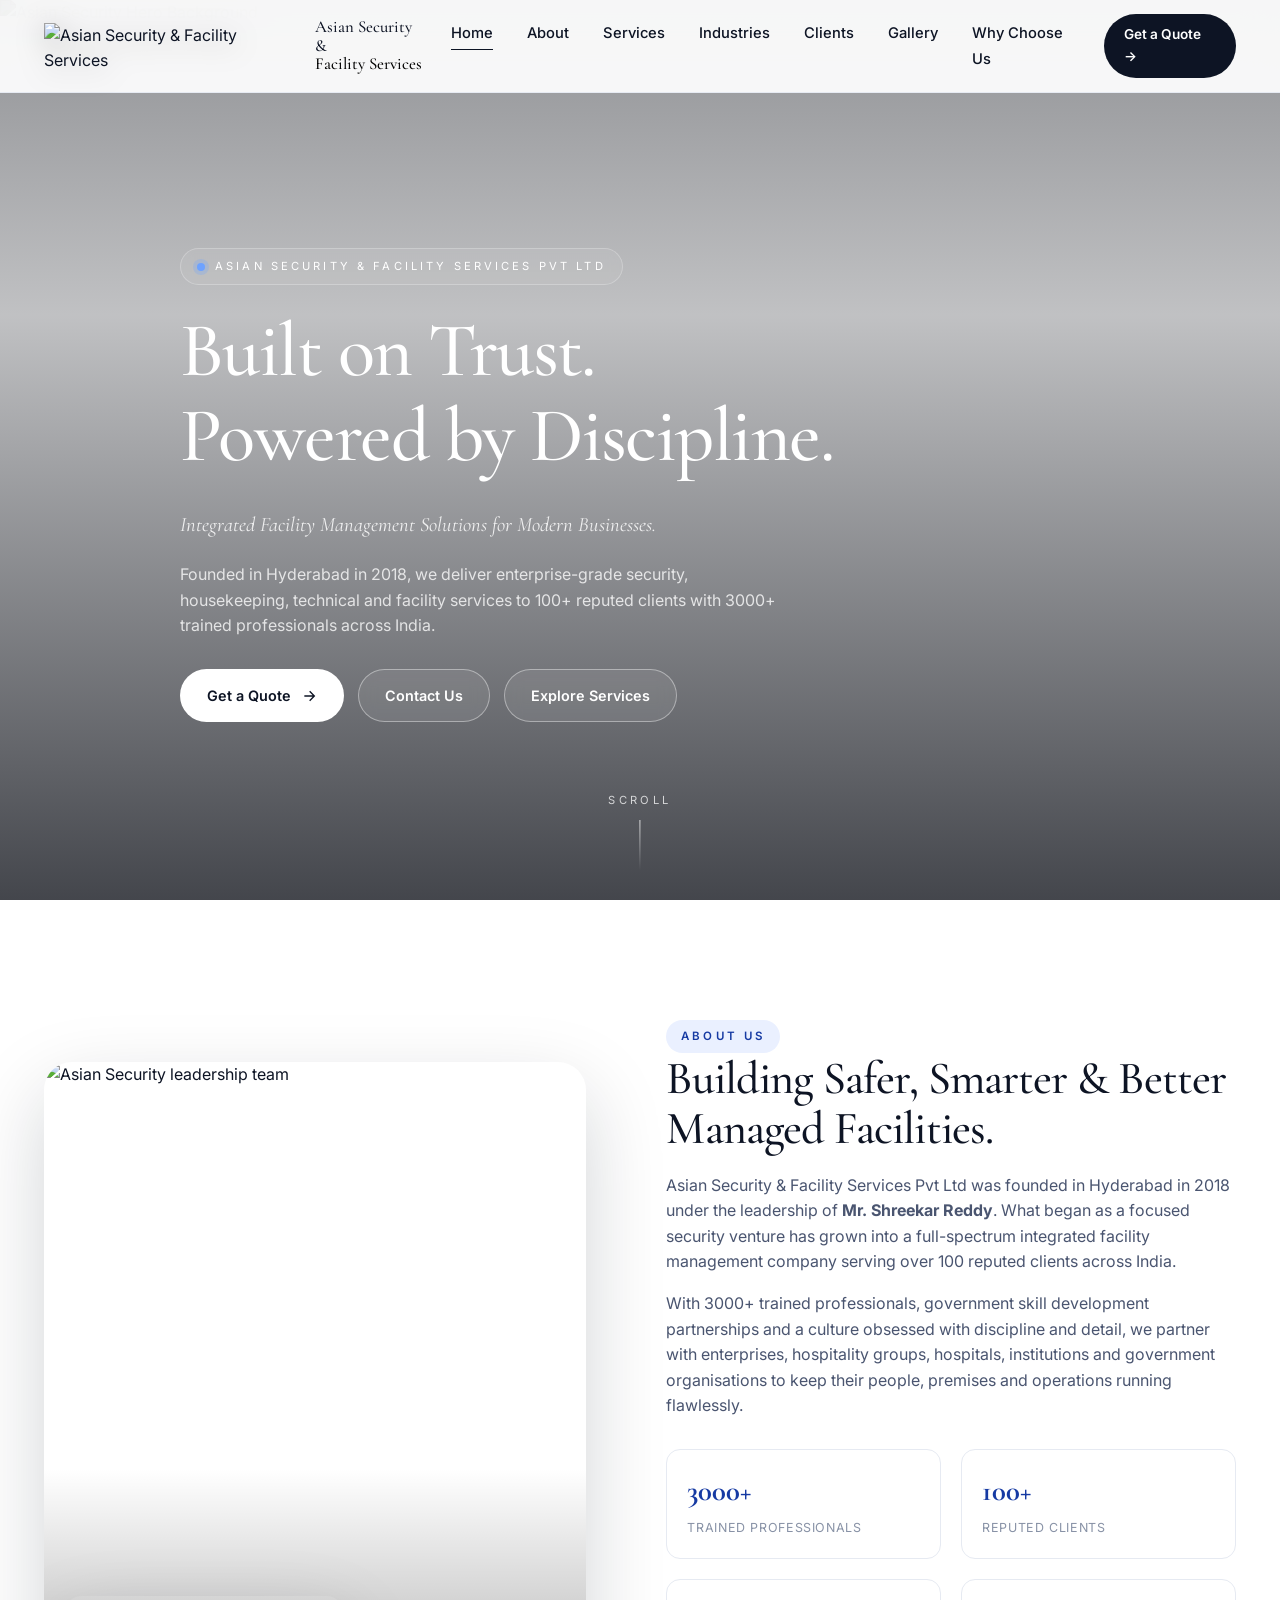
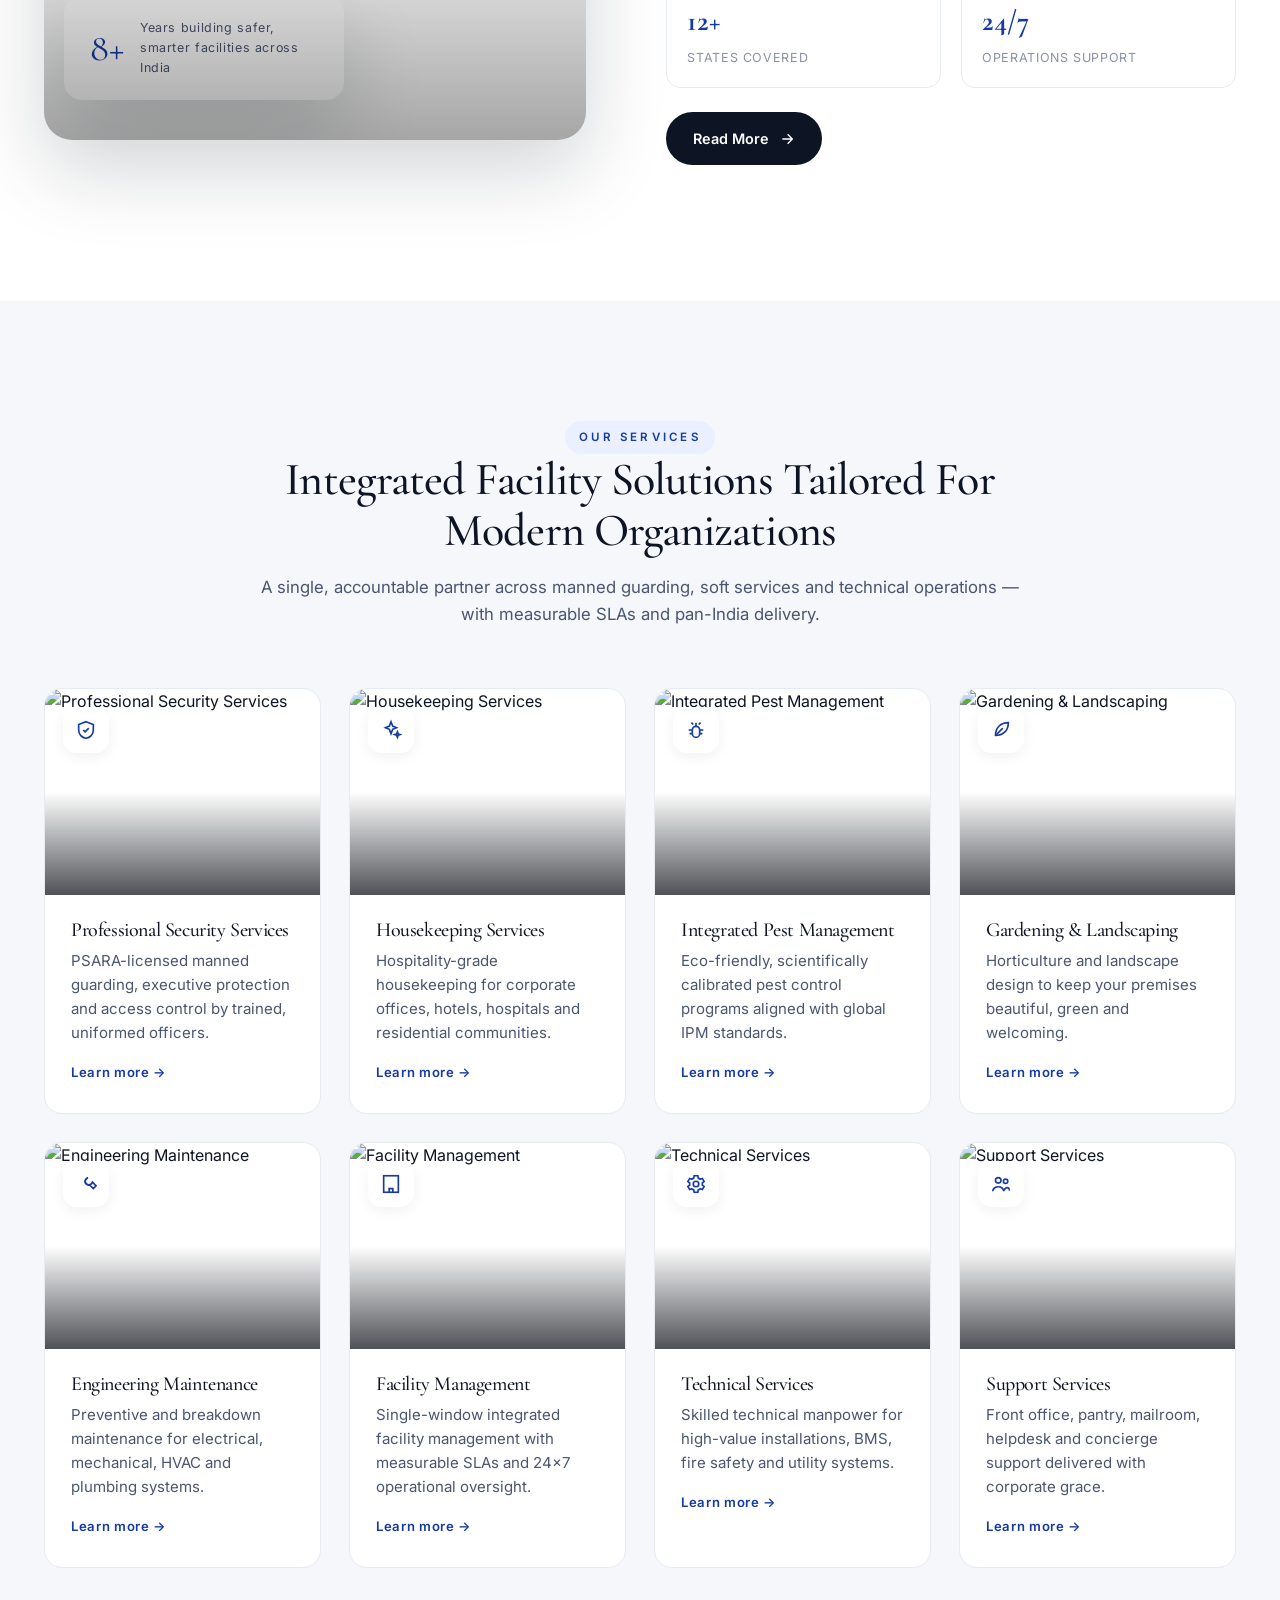
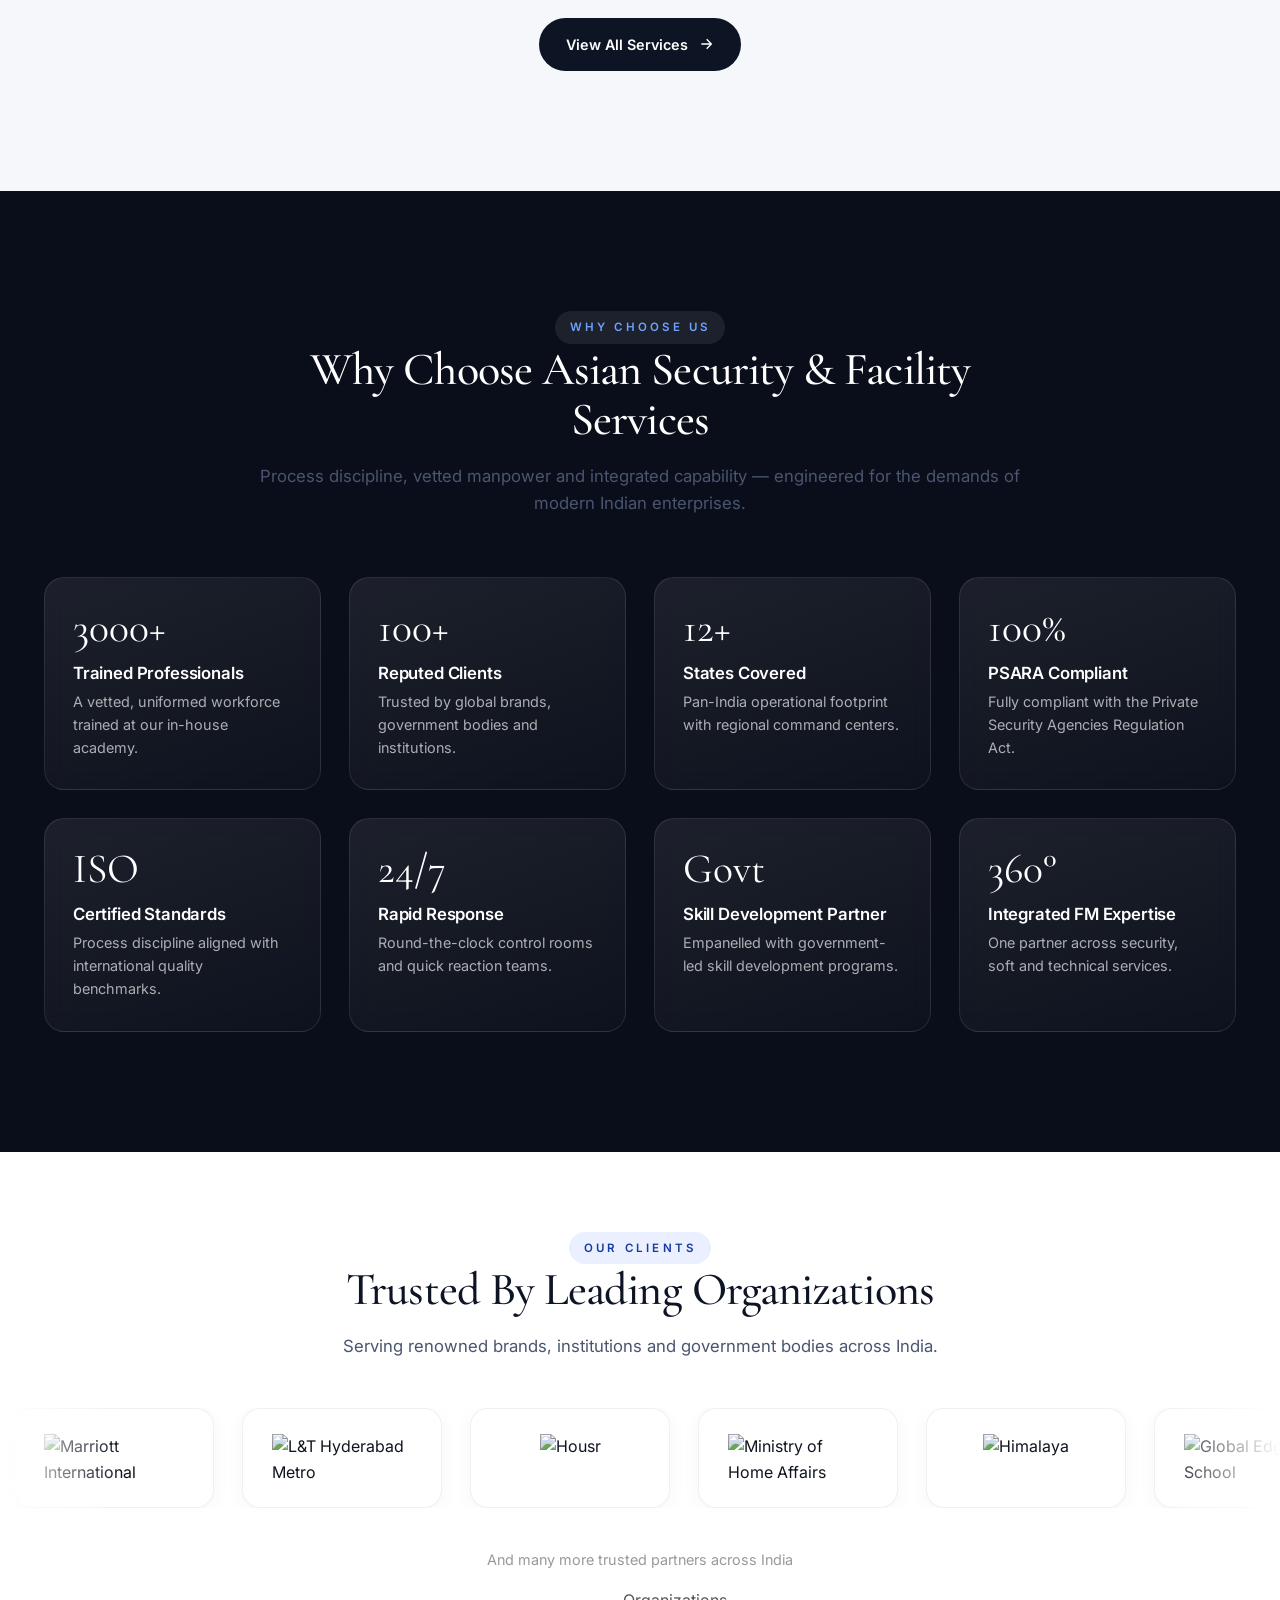
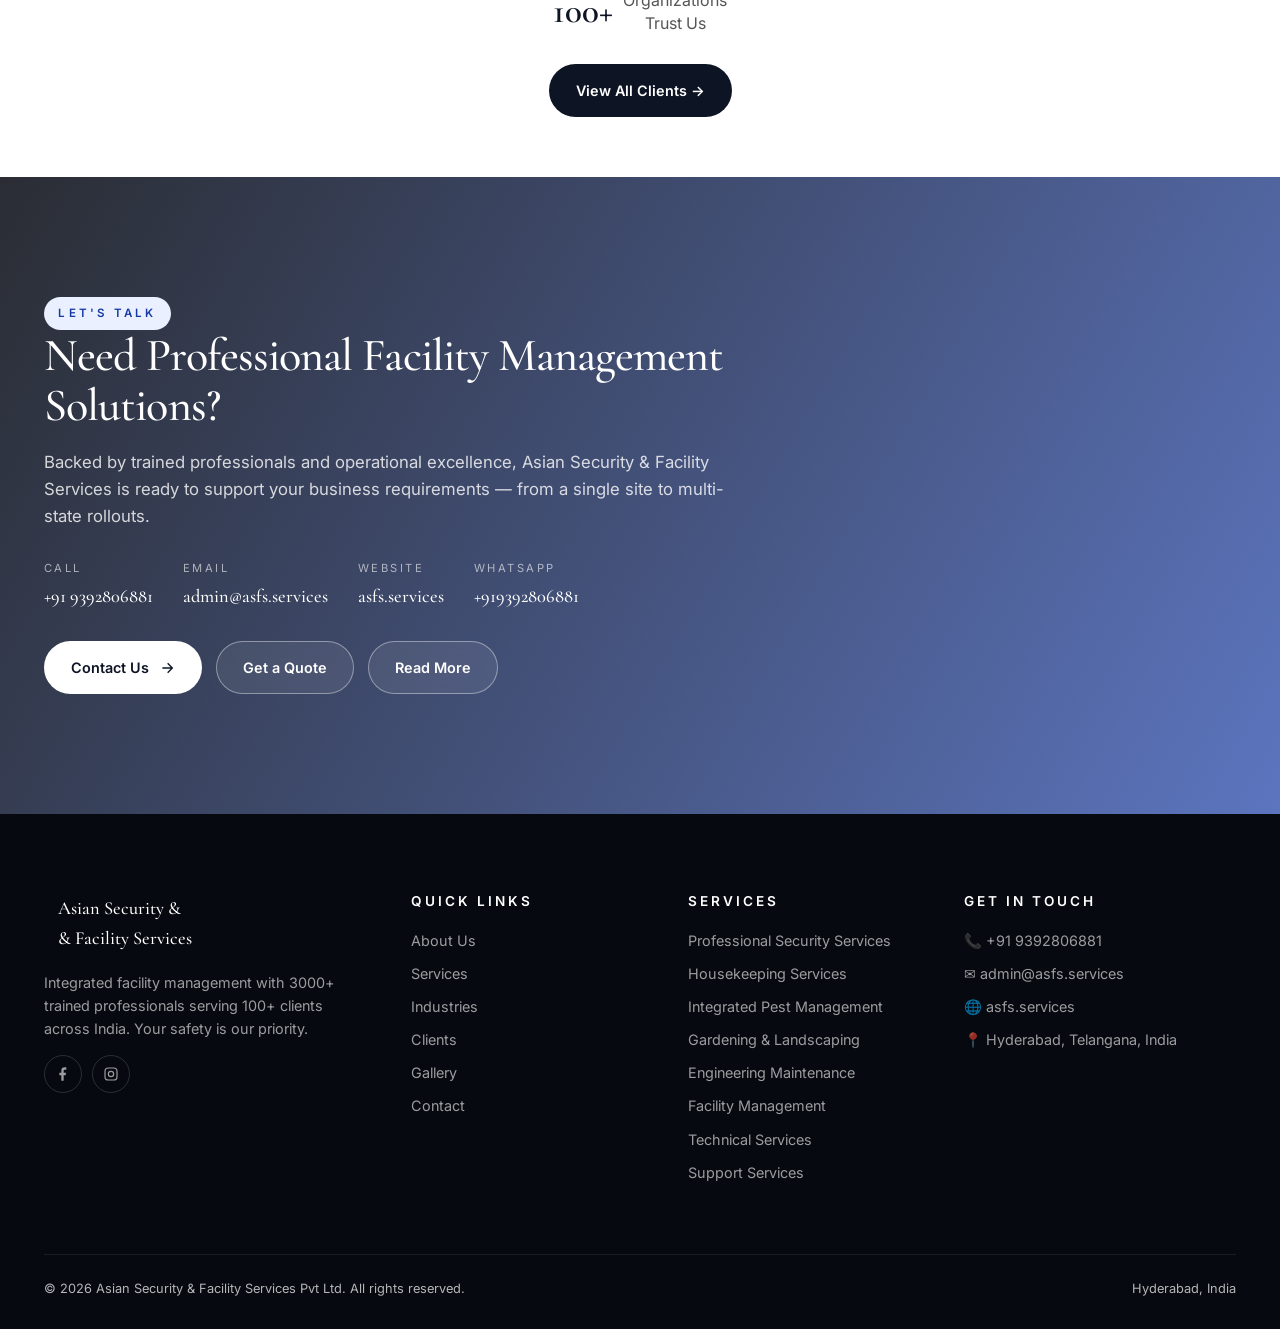
==== index.html @ b6893333 "Add files via upload" ====
<!DOCTYPE html>
<html lang="en">
<head>
<meta charset="UTF-8" />
<meta name="viewport" content="width=device-width, initial-scale=1" />
<title>Asian Security & Facility Services Pvt Ltd — Integrated Facility Management</title>
<meta name="description" content="PSARA-licensed security, housekeeping, engineering and integrated facility management services. 3000+ trained professionals, 100+ clients, pan-India operations." />
<link rel="icon" href="assets/logo.png" />
<link rel="preconnect" href="https://fonts.googleapis.com" />
<link rel="preconnect" href="https://fonts.gstatic.com" crossorigin />
<link href="https://fonts.googleapis.com/css2?family=Cormorant+Garamond:ital,wght@0,400;0,500;0,600;1,400;1,500&family=Inter:wght@300;400;500;600;700&family=Manrope:wght@400;500;600&display=swap" rel="stylesheet" />
<link rel="stylesheet" href="style.css" />
</head>
<body data-page="home">

<div class="loader"><div class="ring"></div></div>

<div id="nav-mount"></div>

<!-- ====================== HERO ====================== -->
<section class="hero">
  <div class="hero__media">
  <img 
    src="https://res.cloudinary.com/dsn3p1co7/image/upload/v1779646105/ChatGPT_Image_May_24_2026_11_39_47_PM_hveek0.png" 
    alt="Asian Security Hero Background"
    class="hero-bg-image"
  />
</div>
  <div class="container hero__content">
    <span class="hero__eyebrow reveal">Asian Security &amp; Facility Services Pvt Ltd</span>
    <h1 class="reveal" data-delay="1">Built on Trust.  <br/>Powered by Discipline.</h1>
    <p class="hero__sub reveal" data-delay="2">Integrated Facility Management Solutions for Modern Businesses.</p>
    <p class="hero__desc reveal" data-delay="3">Founded in Hyderabad in 2018, we deliver enterprise-grade security, housekeeping, technical and facility services to 100+ reputed clients with 3000+ trained professionals across India.</p>
    <div class="hero__cta reveal" data-delay="4">
      <a href="contact-us.html" class="btn btn--primary">Get a Quote <svg viewBox="0 0 24 24" fill="none" stroke="currentColor" stroke-width="2"><path d="M5 12h14M13 5l7 7-7 7"/></svg></a>
      <a href="contact-us.html" class="btn btn--ghost">Contact Us</a>
      <a href="services.html" class="btn btn--ghost">Explore Services</a>
    </div>
  </div>
  <div class="hero__scroll">Scroll</div>
</section>

<!-- ====================== ABOUT PREVIEW ====================== -->
<section class="section">
  <div class="container split">
    <div class="split__media reveal-left">
      <img src="https://res.cloudinary.com/dsn3p1co7/image/upload/v1779646866/ChatGPT_Image_May_24_2026_11_52_31_PM_mm6j30.png" alt="Asian Security leadership team" />
      <div class="split__badge">
        <div class="num">8+</div>
        <div class="lbl">Years building safer, smarter facilities across India</div>
      </div>
    </div>
    <div class="reveal-right">
      <span class="eyebrow">About Us</span>
      <h2>Building Safer, Smarter &amp; Better Managed Facilities.</h2>
      <p>Asian Security &amp; Facility Services Pvt Ltd was founded in Hyderabad in 2018 under the leadership of <strong>Mr. Shreekar Reddy</strong>. What began as a focused security venture has grown into a full-spectrum integrated facility management company serving over 100 reputed clients across India.</p>
      <p>With 3000+ trained professionals, government skill development partnerships and a culture obsessed with discipline and detail, we partner with enterprises, hospitality groups, hospitals, institutions and government organisations to keep their people, premises and operations running flawlessly.</p>
      <div class="mini-stats">
        <div><strong>3000+</strong><span>Trained Professionals</span></div>
        <div><strong>100+</strong><span>Reputed Clients</span></div>
        <div><strong>12+</strong><span>States Covered</span></div>
        <div><strong>24/7</strong><span>Operations Support</span></div>
      </div>
      <p style="margin-top:24px"><a href="about-us.html" class="btn btn--dark">Read More <svg viewBox="0 0 24 24" fill="none" stroke="currentColor" stroke-width="2"><path d="M5 12h14M13 5l7 7-7 7"/></svg></a></p>
    </div>
  </div>
</section>

<!-- ====================== SERVICES PREVIEW ====================== -->
<section class="section section--soft">
  <div class="container">
    <div class="section__head reveal">
      <span class="eyebrow">Our Services</span>
      <h2>Integrated Facility Solutions Tailored For Modern Organizations</h2>
      <p>A single, accountable partner across manned guarding, soft services and technical operations — with measurable SLAs and pan-India delivery.</p>
    </div>
    <div class="grid grid--4" id="services-grid"></div>
    <div style="text-align:center; margin-top:50px">
      <a href="services.html" class="btn btn--dark">View All Services <svg viewBox="0 0 24 24" fill="none" stroke="currentColor" stroke-width="2"><path d="M5 12h14M13 5l7 7-7 7"/></svg></a>
    </div>
  </div>
</section>

<!-- ====================== WHY CHOOSE US ====================== -->
<section class="section section--dark">
  <div class="container">
    <div class="section__head reveal">
      <span class="eyebrow">Why Choose Us</span>
      <h2>Why Choose Asian Security &amp; Facility Services</h2>
      <p>Process discipline, vetted manpower and integrated capability — engineered for the demands of modern Indian enterprises.</p>
    </div>
    <div class="grid grid--4" id="why-grid"></div>
  </div>
</section>


<!-- ====================== CLIENTS MARQUEE — LOGO FLOW ====================== -->
<section class="logo-marquee-section">
  <div class="container">
    <div class="section__head reveal">
      <span class="eyebrow">Our Clients</span>
      <h2>Trusted By Leading Organizations</h2>
      <p>Serving renowned brands, institutions and government bodies across India.</p>
    </div>
  </div>

  <!-- Row 1: Logo cards -->
  <div class="logo-track-wrap" style="margin-bottom:0;">
    <div class="logo-track" id="logo-row-1"></div>
  </div>

  

  <div class="container">
    <div class="client-count-badge reveal" style="flex-direction:column; gap:4px; margin-top:40px;">
      <p style="font-size:0.9rem; color:#999; margin:0;">And many more trusted partners across India</p>
      <div style="display:flex; align-items:center; gap:10px; justify-content:center; margin-top:8px;">
        <span class="num" style="font-family:var(--serif); font-size:2.2rem; font-weight:600; color:var(--ink);">100+</span>
        <p style="font-size:1rem; color:#555; margin:0; line-height:1.4;">Organizations<br/>Trust Us</p>
      </div>
      <a href="clients.html" class="btn btn--dark" style="margin-top:20px;">View All Clients →</a>
    </div>
  </div>
</section>

<!-- ====================== BLOG PREVIEW ====================== -->


<!-- ====================== CONTACT BAND ====================== -->
<section class="cta-band">
  <div class="container">
    <span class="eyebrow reveal">Let's Talk</span>
    <h2 class="reveal">Need Professional Facility Management Solutions?</h2>
    <p class="reveal">Backed by trained professionals and operational excellence, Asian Security &amp; Facility Services is ready to support your business requirements — from a single site to multi-state rollouts.</p>
    <div class="cta-info reveal">
      <div><span>Call</span><strong id="cta_phone"></strong></div>
      <div><span>Email</span><strong id="cta_email"></strong></div>
      <div><span>Website</span><strong id="cta_web"></strong></div>
      <div><span>WhatsApp</span><strong id="cta_wa"></strong></div>
    </div>
    <div class="hero__cta reveal">
      <a href="contact-us.html" class="btn btn--primary">Contact Us <svg viewBox="0 0 24 24" fill="none" stroke="currentColor" stroke-width="2"><path d="M5 12h14M13 5l7 7-7 7"/></svg></a>
      <a href="contact-us.html" class="btn btn--ghost">Get a Quote</a>
      <a href="about-us.html" class="btn btn--ghost">Read More</a>
    </div>
  </div>
</section>

<!-- ====================== FOOTER ====================== -->
<div id="footer-mount"></div>


<button class="to-top" aria-label="Back to top">
  <svg viewBox="0 0 24 24" fill="none" stroke="currentColor" stroke-width="2"><path d="M12 19V5M5 12l7-7 7 7"/></svg>
</button>

<script src="data.js"></script>
<script src="partials.js"></script>
<script src="script.js"></script>
</body>
</html>
---- style.css ----
/* =============================================================
   ASIAN SECURITY & FACILITY SERVICES — Premium Stylesheet
   ============================================================= */

:root{
  --bg:           #ffffff;
  --bg-soft:      #f5f7fb;
  --bg-dark:      #0a0e1a;
  --ink:          #0d1424;
  --ink-soft:     #4a5570;
  --muted:        #8892a6;
  --line:         #e6eaf2;
  --silver:       #c9d2e0;
  --blue:         #2f6bff;
  --blue-soft:    #eaf0ff;
  --blue-deep:    #163aa3;
  --accent:       #6ea2ff;
  --white:        #ffffff;
  --black:        #050810;
  --shadow-sm:    0 4px 14px rgba(13,20,36,.06);
  --shadow-md:    0 14px 40px rgba(13,20,36,.10);
  --shadow-lg:    0 30px 80px rgba(13,20,36,.18);
  --radius:       18px;
  --radius-sm:    12px;
  --radius-lg:    28px;
  --container:    1240px;
  --serif:        "Cormorant Garamond", "Playfair Display", Georgia, serif;
  --sans:         "Inter", "Manrope", "Helvetica Neue", Arial, sans-serif;
  --ease:         cubic-bezier(.2,.7,.2,1);
}

*,*::before,*::after{ box-sizing:border-box; }
html{ scroll-behavior:smooth; -webkit-text-size-adjust:100%; }
body{
  margin:0; background:var(--bg); color:var(--ink);
  font-family:var(--sans); font-size:16px; line-height:1.6;
  -webkit-font-smoothing:antialiased; overflow-x:hidden;
}
img{ max-width:100%; display:block; }
a{ color:inherit; text-decoration:none; }
button{ font-family:inherit; cursor:pointer; }

h1,h2,h3,h4{ font-family:var(--serif); font-weight:500; letter-spacing:-.02em; color:var(--ink); margin:0 0 .4em; line-height:1.1; }
h1{ font-size:clamp(2.4rem, 5.5vw, 4.6rem); }
h2{ font-size:clamp(1.9rem, 3.6vw, 3rem); }
h3{ font-size:clamp(1.2rem, 1.8vw, 1.5rem); }
p{ margin:0 0 1em; color:var(--ink-soft); }
.container{ width:100%; max-width:var(--container); margin:0 auto; padding:0 24px; }

.eyebrow{
  display:inline-block; font-size:.72rem; font-weight:600;
  letter-spacing:.28em; text-transform:uppercase;
  color:var(--blue-deep); padding:.45rem .9rem;
  background:var(--blue-soft); border-radius:999px;
}

/* ===== Loader ===== */
.loader{
  position:fixed; inset:0; background:var(--bg-dark);
  display:flex; align-items:center; justify-content:center;
  z-index:9999; transition:opacity .6s ease, visibility .6s ease;
}
.loader.is-hidden{ opacity:0; visibility:hidden; }
.loader .ring{
  width:54px; height:54px; border:2px solid rgba(255,255,255,.15);
  border-top-color:var(--accent); border-radius:50%;
  animation:spin 1s linear infinite;
}
@keyframes spin{ to{ transform:rotate(360deg); } }

/* ===== Navbar ===== */
/* ===== Navbar ===== */
.nav{
  position:fixed;
  top:0;
  left:0;
  right:0;
  z-index:80;
  transition:background .35s var(--ease), box-shadow .35s var(--ease), padding .35s var(--ease);
  padding:18px 0;
}

.nav__inner{
  display:flex;
  align-items:center;
  justify-content:space-between;
  gap:24px;
}

.nav__logo{
  display:flex;
  align-items:center;
  gap:12px;
}

.nav__logo img{
  height:46px;
  width:auto;
  filter:drop-shadow(0 4px 14px rgba(0,0,0,.25));
}

.nav__logo span{
  font-family:var(--serif);
  font-size:1.05rem;
  font-weight:500;
  line-height:1.1;
  color:var(--white);
  transition:color .3s;
}

.nav__logo small{
  display:block;
  font-family:var(--serif);
  font-size:1.05rem;
  font-weight:500;
  line-height:1.1;
  color:#000;
  margin-top:0;
  letter-spacing:0;
  text-transform:none;
  transition:color .3s;
}
.nav__links{
  display:flex;
  gap:34px;
  list-style:none;
  margin:0;
  padding:0;
}


.nav__links a{ font-size:.92rem; font-weight:500; color:rgba(255,255,255,.9); position:relative; padding:6px 0; transition:color .3s; }
.nav__links a::after{ content:""; position:absolute; left:0; right:0; bottom:-2px; height:1px; background:currentColor; transform:scaleX(0); transform-origin:right; transition:transform .35s var(--ease); }
.nav__links a:hover::after, .nav__links a.is-active::after{ transform:scaleX(1); transform-origin:left; }
.nav__cta{ display:inline-flex; align-items:center; gap:8px; padding:10px 20px; border-radius:999px; background:var(--white); color:var(--ink); font-weight:600; font-size:.85rem; transition:transform .3s var(--ease), box-shadow .3s var(--ease); }
.nav__cta:hover{ transform:translateY(-2px); box-shadow:var(--shadow-md); }
.nav__burger{ display:none; width:42px; height:42px; border:1px solid rgba(255,255,255,.3); border-radius:10px; background:transparent; align-items:center; justify-content:center; }
.nav__burger span{ display:block; width:18px; height:1.5px; background:#fff; position:relative; }
.nav__burger span::before,.nav__burger span::after{ content:""; position:absolute; left:0; right:0; height:1.5px; background:#fff; }
.nav__burger span::before{ top:-6px; } .nav__burger span::after{ top:6px; }

.nav.is-solid{ background:rgba(255,255,255,.85); backdrop-filter:saturate(180%) blur(18px); box-shadow:0 1px 0 var(--line); padding:12px 0; }
.nav.is-solid .nav__logo span,
.nav.is-solid .nav__links a{ color:var(--ink); }
.nav.is-solid .nav__logo small{
  color:#000;
}
.nav.is-solid .nav__cta{ background:var(--ink); color:var(--white); }
.nav.is-solid .nav__burger{ border-color:var(--line); }
.nav.is-solid .nav__burger span,
.nav.is-solid .nav__burger span::before,
.nav.is-solid .nav__burger span::after{ background:var(--ink); }
/* Force solid look on inner pages */
.nav--inner{ background:rgba(255,255,255,.92); backdrop-filter:saturate(180%) blur(18px); box-shadow:0 1px 0 var(--line); padding:14px 0; }
.nav--inner .nav__logo span{ color:var(--ink); }
.nav--inner .nav__logo small{
  color:#000;
}
.nav--inner .nav__links a{ color:var(--ink); }
.nav--inner .nav__cta{ background:var(--ink); color:var(--white); }

/* ===== Hero ===== */
.hero{ position:relative; min-height:100vh; color:#fff; overflow:hidden; display:flex; align-items:center; }
.hero__media{ position:absolute; inset:0; z-index:0; }
.hero__media video,.hero__media img{ width:100%; height:100%; object-fit:cover; }
.hero__media::after{
  content:"";
  position:absolute;
  inset:0;
  background:
    linear-gradient(
      180deg,
      rgba(5,8,16,.45) 0%,
      rgba(5,8,16,.25) 35%,
      rgba(5,8,16,.75) 100%
    );
}
.hero__content{ position:relative; z-index:2; padding:160px 0 120px; max-width:920px; }
.hero__eyebrow{ display:inline-flex; align-items:center; gap:10px; padding:.55rem 1rem; border:1px solid rgba(255,255,255,.25); border-radius:999px; font-size:.7rem; letter-spacing:.28em; text-transform:uppercase; backdrop-filter:blur(6px); background:rgba(255,255,255,.06); }
.hero__eyebrow::before{ content:""; width:8px; height:8px; border-radius:50%; background:var(--accent); box-shadow:0 0 0 4px rgba(110,162,255,.25); }
.hero h1{ color:#fff; margin-top:24px; font-size:clamp(2.6rem, 6vw, 5.2rem); }
.hero__sub{ font-family:var(--serif); font-style:italic; font-size:clamp(1.05rem,1.6vw,1.35rem); color:rgba(255,255,255,.85); max-width:680px; }
.hero__desc{ max-width:620px; color:rgba(255,255,255,.78); }
.hero__cta{ display:flex; gap:14px; flex-wrap:wrap; margin-top:30px; }
.hero__scroll{ position:absolute; left:50%; bottom:30px; transform:translateX(-50%); z-index:3; color:rgba(255,255,255,.75); font-size:.7rem; letter-spacing:.3em; text-transform:uppercase; display:flex; flex-direction:column; align-items:center; gap:10px; }
.hero__scroll::after{ content:""; width:1px; height:50px; background:linear-gradient(180deg, rgba(255,255,255,.8), transparent); animation:scrollDown 2s var(--ease) infinite; }
@keyframes scrollDown{ 0%{ transform:scaleY(0); transform-origin:top;} 50%{ transform:scaleY(1); transform-origin:top;} 51%{ transform-origin:bottom;} 100%{ transform:scaleY(0); transform-origin:bottom;} }

/* ===== Buttons ===== */
.btn{ display:inline-flex; align-items:center; gap:10px; padding:14px 26px; border-radius:999px; font-weight:600; font-size:.9rem; border:1px solid transparent; transition:transform .3s var(--ease), background .3s, color .3s, box-shadow .3s; }
.btn svg{ width:16px; height:16px; transition:transform .3s var(--ease); }
.btn:hover svg{ transform:translateX(4px); }
.btn--primary{ background:var(--white); color:var(--ink); }
.btn--primary:hover{ transform:translateY(-2px); box-shadow:var(--shadow-md); }
.btn--ghost{ background:rgba(255,255,255,.08); border-color:rgba(255,255,255,.4); color:#fff; backdrop-filter:blur(8px); }
.btn--ghost:hover{ background:rgba(255,255,255,.18); transform:translateY(-2px); }
.btn--dark{ background:var(--ink); color:var(--white); }
.btn--dark:hover{ background:var(--blue-deep); transform:translateY(-2px); }
.btn--outline{ border-color:var(--ink); color:var(--ink); }
.btn--outline:hover{ background:var(--ink); color:var(--white); }

/* ===== Section base ===== */
section{ position:relative; }
.section{ padding:120px 0; }
.section--tight{ padding:90px 0; }
.section--dark{ background:var(--bg-dark); color:rgba(255,255,255,.85); }
.section--dark h2,.section--dark h3{ color:#fff; }
.section--dark .eyebrow{ background:rgba(255,255,255,.08); color:var(--accent); }
.section--soft{ background:var(--bg-soft); }
.section__head{ max-width:760px; margin:0 auto 60px; text-align:center; }
.section__head--left{ text-align:left; margin-left:0; }
.section__head p{ font-size:1.05rem; }

/* ===== About preview (split) ===== */
.split{ display:grid; grid-template-columns:1fr 1.05fr; gap:80px; align-items:center; }
.split__media{ position:relative; aspect-ratio:4/5; border-radius:var(--radius-lg); overflow:hidden; box-shadow:var(--shadow-lg); }
.split__media img{ width:100%; height:100%; object-fit:cover; transition:transform 1.4s var(--ease); }
.split__media:hover img{ transform:scale(1.05); }
.split__media::after{ content:""; position:absolute; inset:0; background:linear-gradient(180deg, transparent 60%, rgba(0,0,0,.35)); }
.split__badge{
  position:absolute; left: 20px; bottom:40px; background:#fff; padding:22px 26px; border-radius:18px;
  box-shadow:var(--shadow-lg); display:flex; align-items:center; gap:16px; max-width:280px;
}
.split__badge .num{ font-family:var(--serif); font-size:2.4rem; color:var(--blue-deep); line-height:1; }
.split__badge .lbl{ font-size:.78rem; color:var(--ink-soft); letter-spacing:.05em; }
.mini-stats{ display:grid; grid-template-columns:repeat(2,1fr); gap:20px; margin-top:30px; }
.mini-stats div{ padding:18px 20px; border:1px solid var(--line); border-radius:14px; }
.mini-stats strong{ display:block; font-family:var(--serif); font-size:1.8rem; color:var(--blue-deep); }
.mini-stats span{ font-size:.78rem; letter-spacing:.05em; color:var(--muted); text-transform:uppercase; }

/* ===== Service cards ===== */
.grid{ display:grid; gap:28px; }
.grid--4{ grid-template-columns:repeat(4,1fr); }
.grid--3{ grid-template-columns:repeat(3,1fr); }
.grid--2{ grid-template-columns:repeat(2,1fr); }

.svc-card{
  position:relative; border-radius:var(--radius); overflow:hidden; background:#fff;
  border:1px solid var(--line); transition:transform .5s var(--ease), box-shadow .5s var(--ease);
}
.svc-card__img{ position:relative; aspect-ratio:4/3; overflow:hidden; }
.svc-card__img img{ width:100%; height:100%; object-fit:cover; transition:transform 1s var(--ease); }
.svc-card:hover .svc-card__img img{ transform:scale(1.08); }
.svc-card__img::after{ content:""; position:absolute; inset:0; background:linear-gradient(180deg, transparent 50%, rgba(5,8,16,.7)); }
.svc-card__icon{
  position:absolute; top:18px; left:18px; width:46px; height:46px; border-radius:14px;
  background:rgba(255,255,255,.92); backdrop-filter:blur(6px); display:flex; align-items:center; justify-content:center;
  color:var(--blue-deep); box-shadow:var(--shadow-sm);
}
.svc-card__icon svg{ width:22px; height:22px; }
.svc-card__body{ padding:24px 26px 28px; }
.svc-card h3{ font-size:1.25rem; margin-bottom:.4em; }
.svc-card p{ font-size:.94rem; color:var(--ink-soft); margin:0 0 14px; }
.svc-card .arrow{ display:inline-flex; align-items:center; gap:8px; font-size:.82rem; font-weight:600; letter-spacing:.05em; color:var(--blue-deep); }
.svc-card:hover{ transform:translateY(-6px); box-shadow:var(--shadow-lg); }

/* ===== Why choose (glass cards on dark) ===== */
.wc-card{
  padding:30px 28px; border-radius:20px;
  background:linear-gradient(160deg, rgba(255,255,255,.08), rgba(255,255,255,.02));
  border:1px solid rgba(255,255,255,.10); backdrop-filter:blur(10px);
  transition:transform .4s var(--ease), background .4s;
}
.wc-card:hover{ transform:translateY(-6px); background:linear-gradient(160deg, rgba(255,255,255,.12), rgba(255,255,255,.04)); }
.wc-card .num{ font-family:var(--serif); font-size:2.6rem; color:#fff; line-height:1; }
.wc-card h3{ font-size:1.05rem; margin:14px 0 8px; color:#fff; font-family:var(--sans); font-weight:600; letter-spacing:-.01em; }
.wc-card p{ color:rgba(255,255,255,.65); font-size:.9rem; margin:0; }

/* ===== Clients marquee ===== */
.marquee{ overflow:hidden; mask-image:linear-gradient(90deg, transparent, #000 8%, #000 92%, transparent); }
.marquee__track{ display:flex; gap:80px; width:max-content; animation:marquee 45s linear infinite; }
.marquee__item{
  font-family:var(--serif); font-size:1.5rem; color:var(--ink); white-space:nowrap; padding:18px 30px;
  border:1px solid var(--line); border-radius:14px; background:#fff; opacity:.55; transition:opacity .4s, color .4s, border-color .4s;
}
.marquee__item:hover{ opacity:1; color:var(--blue-deep); border-color:var(--blue); }
@keyframes marquee{ to{ transform:translateX(-50%); } }
.marquee + .marquee{ margin-top:24px; }
.marquee--reverse .marquee__track{ animation-direction:reverse; animation-duration:55s; }

/* ===== Blog cards ===== */
.blog-card{ background:#fff; border:1px solid var(--line); border-radius:var(--radius); overflow:hidden; transition:transform .5s var(--ease), box-shadow .5s var(--ease); }
.blog-card__img{ aspect-ratio:16/10; overflow:hidden; }
.blog-card__img img{ width:100%; height:100%; object-fit:cover; transition:transform 1s var(--ease); }
.blog-card:hover{ transform:translateY(-6px); box-shadow:var(--shadow-lg); }
.blog-card:hover .blog-card__img img{ transform:scale(1.08); }
.blog-card__body{ padding:26px; }
.blog-card .date{ font-size:.72rem; letter-spacing:.2em; text-transform:uppercase; color:var(--muted); }
.blog-card h3{ font-size:1.2rem; margin:10px 0 10px; }
.blog-card .arrow{ color:var(--blue-deep); font-weight:600; font-size:.82rem; letter-spacing:.05em; }

/* ===== Contact preview ===== */
.cta-band{
  position:relative; overflow:hidden; border-radius:0;
  background:url("https://images.unsplash.com/photo-1497366811353-6870744d04b2?auto=format&fit=crop&w=2000&q=80") center/cover no-repeat;
  color:#fff;
}
.cta-band::after{ content:""; position:absolute; inset:0; background:linear-gradient(120deg, rgba(5,8,16,.85), rgba(22,58,163,.7)); }
.cta-band .container{ position:relative; z-index:2; padding:120px 24px; }
.cta-band h2{ color:#fff; max-width:780px; }
.cta-band p{ color:rgba(255,255,255,.8); max-width:680px; font-size:1.05rem; }
.cta-info{ display:flex; flex-wrap:wrap; gap:30px; margin:30px 0; }
.cta-info div{ display:flex; flex-direction:column; gap:4px; }
.cta-info span{ font-size:.7rem; letter-spacing:.22em; text-transform:uppercase; color:rgba(255,255,255,.6); }
.cta-info strong{ font-family:var(--serif); font-weight:500; font-size:1.15rem; color:#fff; }

/* ===== Footer ===== */
.footer{ background:#06090f; color:rgba(255,255,255,.7); padding:80px 0 30px; }
.footer h4{ color:#fff; font-family:var(--sans); font-size:.85rem; letter-spacing:.22em; text-transform:uppercase; margin-bottom:20px; font-weight:600; }
.footer__grid{ display:grid; grid-template-columns:1.4fr 1fr 1fr 1.2fr; gap:50px; }
.footer p,.footer li,.footer a{ font-size:.9rem; color:rgba(255,255,255,.6); }
.footer ul{ list-style:none; padding:0; margin:0; }
.footer li{ margin-bottom:10px; }
.footer a:hover{ color:#fff; }
.footer__brand{ display:flex; gap:14px; align-items:center; margin-bottom:18px; }
.footer__brand img{ height:50px; }
.footer__brand strong{ font-family:var(--serif); font-size:1.15rem; color:#fff; font-weight:500; }
.newsletter{ display:flex; gap:8px; margin-top:12px; }
.newsletter input{ flex:1; padding:12px 14px; border-radius:10px; border:1px solid rgba(255,255,255,.12); background:rgba(255,255,255,.04); color:#fff; font-family:inherit; }
.newsletter button{ padding:12px 18px; border-radius:10px; border:0; background:#fff; color:var(--ink); font-weight:600; }
.footer__bottom{ margin-top:60px; padding-top:24px; border-top:1px solid rgba(255,255,255,.08); display:flex; justify-content:space-between; flex-wrap:wrap; gap:16px; font-size:.8rem; }
.socials{ display:flex; gap:10px; margin-top:14px; }
.socials a{ width:38px; height:38px; border-radius:50%; border:1px solid rgba(255,255,255,.15); display:inline-flex; align-items:center; justify-content:center; transition:background .3s, border-color .3s; }
.socials a:hover{ background:#fff; color:var(--ink); border-color:#fff; }
.socials svg{ width:16px; height:16px; }
.to-top{
  position:fixed; right:24px; bottom:24px; width:48px; height:48px; border-radius:50%;
  background:var(--ink); color:#fff; border:0; display:flex; align-items:center; justify-content:center;
  box-shadow:var(--shadow-md); opacity:0; transform:translateY(16px); transition:.3s; z-index:60;
}
.to-top.is-visible{ opacity:1; transform:translateY(0); }
.to-top svg{ width:18px; height:18px; }

.wa-fab{
  position:fixed; left:24px; bottom:24px; width:56px; height:56px; border-radius:50%;
  background:#25D366; color:#fff; display:flex; align-items:center; justify-content:center;
  box-shadow:var(--shadow-md); z-index:60; transition:transform .3s;
}
.wa-fab:hover{ transform:scale(1.08); }
.wa-fab svg{ width:26px; height:26px; }

/* ===== Inner page hero ===== */
.page-hero{
  position:relative; padding:170px 0 90px; color:#fff; overflow:hidden;
  background:linear-gradient(120deg, #0a0e1a 0%, #163aa3 100%);
}
.page-hero::before{
  content:""; position:absolute; inset:0; opacity:.25;
  background:url("https://images.unsplash.com/photo-1497366754035-f200968a6e72?auto=format&fit=crop&w=2000&q=80") center/cover no-repeat;
  mix-blend-mode:luminosity;
}
.page-hero .container{ position:relative; z-index:2; }
.page-hero .crumbs{ font-size:.75rem; letter-spacing:.22em; text-transform:uppercase; color:rgba(255,255,255,.6); }
.page-hero h1{ color:#fff; margin:12px 0 14px; }
.page-hero p{ color:rgba(255,255,255,.78); max-width:680px; font-size:1.05rem; }

/* ===== About long ===== */
.values-grid{ display:grid; grid-template-columns:repeat(3,1fr); gap:24px; }
.value{ padding:30px; border:1px solid var(--line); border-radius:18px; background:#fff; transition:.4s; }
.value:hover{ transform:translateY(-4px); box-shadow:var(--shadow-md); border-color:transparent; }
.value h3{ font-family:var(--sans); font-size:1rem; font-weight:600; letter-spacing:.04em; text-transform:uppercase; color:var(--blue-deep); }
.value p{ margin:0; font-size:.95rem; }

.timeline{ position:relative; padding:20px 0; }
.timeline::before{ content:""; position:absolute; left:120px; top:0; bottom:0; width:1px; background:var(--line); }
.tl-item{ display:grid; grid-template-columns:140px 1fr; gap:30px; padding:18px 0; position:relative; }
.tl-item::before{ content:""; position:absolute; left:115px; top:24px; width:11px; height:11px; background:var(--blue); border-radius:50%; box-shadow:0 0 0 5px rgba(47,107,255,.15); }
.tl-item .yr{ font-family:var(--serif); font-size:1.6rem; color:var(--blue-deep); }
.tl-item p{ margin:0; padding-left:30px; }

.team-grid{
  display:grid;
  grid-template-columns:repeat(4,1fr);
  gap:22px;
  align-items:start;
}
.team-card{ background:#fff; border:1px solid var(--line); border-radius:var(--radius); overflow:hidden; transition:.4s; }
.team-card img{ aspect-ratio:4/5; width:100%; object-fit:cover; }
.team-card__body{ padding:22px 24px; }
.team-card h3{ font-size:1.15rem; margin-bottom:4px; }
.team-card .role{ font-size:.78rem; letter-spacing:.16em; text-transform:uppercase; color:var(--blue-deep); }
.team-card p{ font-size:.92rem; margin:12px 0 0; }
.team-card:hover{ transform:translateY(-6px); box-shadow:var(--shadow-md); }

/* ===== Industries cards ===== */
.ind-card{ position:relative; aspect-ratio:4/5; border-radius:var(--radius); overflow:hidden; }
.ind-card img{ width:100%; height:100%; object-fit:cover; transition:transform 1.1s var(--ease); }
.ind-card::after{ content:""; position:absolute; inset:0; background:linear-gradient(180deg, transparent 30%, rgba(5,8,16,.85)); }
.ind-card h3{ position:absolute; left:24px; right:24px; bottom:22px; color:#fff; font-size:1.2rem; margin:0; z-index:2; }
.ind-card:hover img{ transform:scale(1.08); }

/* ===== Clients page ===== */
.client-grid{ display:grid; grid-template-columns:repeat(4,1fr); gap:18px; }
.client-tile{ padding:34px 22px; border:1px solid var(--line); border-radius:14px; background:#fff; text-align:center; font-family:var(--serif); color:var(--ink); font-size:1.15rem; transition:.3s; }
.client-tile:hover{ transform:translateY(-4px); border-color:var(--blue); color:var(--blue-deep); box-shadow:var(--shadow-sm); }

/* ===== Gallery ===== */
.gal-filters{ display:flex; flex-wrap:wrap; gap:10px; justify-content:center; margin-bottom:36px; }
.gal-filters button{ padding:10px 20px; border-radius:999px; border:1px solid var(--line); background:#fff; font-size:.82rem; font-weight:500; color:var(--ink-soft); transition:.3s; }
.gal-filters button.is-active,.gal-filters button:hover{ background:var(--ink); color:#fff; border-color:var(--ink); }
.masonry{ columns:3; column-gap:18px; }
.masonry figure{ break-inside:avoid; margin:0 0 18px; border-radius:14px; overflow:hidden; cursor:zoom-in; position:relative; }
.masonry img{ width:100%; transition:transform 1s var(--ease); }
.masonry figure:hover img{ transform:scale(1.06); }
.lightbox{ position:fixed; inset:0; background:rgba(5,8,16,.92); display:none; align-items:center; justify-content:center; z-index:200; padding:30px; }
.lightbox.is-open{ display:flex; }
.lightbox img{ max-width:90vw; max-height:90vh; border-radius:10px; }
.lightbox button{ position:absolute; top:24px; right:24px; width:42px; height:42px; border-radius:50%; background:#fff; border:0; font-size:1.4rem; }

/* ===== Contact page ===== */
.contact-grid{ display:grid; grid-template-columns:1.1fr 1fr; gap:60px; }
.contact-form{ display:grid; gap:14px; }
.contact-form label{ font-size:.78rem; letter-spacing:.12em; text-transform:uppercase; color:var(--muted); }
.contact-form input,.contact-form textarea{ width:100%; padding:14px 16px; border-radius:12px; border:1px solid var(--line); font-family:inherit; font-size:.95rem; color:var(--ink); background:#fff; transition:border-color .3s; }
.contact-form input:focus,.contact-form textarea:focus{ outline:none; border-color:var(--blue); }
.contact-form textarea{ min-height:140px; resize:vertical; }
.contact-info{ display:grid; gap:18px; }
.contact-info .row{ padding:22px 24px; background:#fff; border:1px solid var(--line); border-radius:14px; }
.contact-info .row span{ font-size:.72rem; letter-spacing:.22em; text-transform:uppercase; color:var(--muted); }
.contact-info .row strong{ display:block; font-family:var(--serif); font-size:1.2rem; margin-top:6px; color:var(--ink); }
.map{ margin-top:30px; border-radius:18px; overflow:hidden; border:1px solid var(--line); }
.map iframe{ width:100%; height:380px; border:0; display:block; }

/* ===== Reveal animations ===== */
.reveal{ opacity:0; transform:translateY(30px); transition:opacity .9s var(--ease), transform .9s var(--ease); }
.reveal.is-in{ opacity:1; transform:translateY(0); }
.reveal-left{ opacity:0; transform:translateX(-40px); transition:.9s var(--ease); }
.reveal-left.is-in{ opacity:1; transform:translateX(0); }
.reveal-right{ opacity:0; transform:translateX(40px); transition:.9s var(--ease); }
.reveal-right.is-in{ opacity:1; transform:translateX(0); }
.reveal-zoom{ opacity:0; transform:scale(.94); transition:.9s var(--ease); }
.reveal-zoom.is-in{ opacity:1; transform:scale(1); }
[data-delay="1"]{ transition-delay:.08s; }
[data-delay="2"]{ transition-delay:.16s; }
[data-delay="3"]{ transition-delay:.24s; }
[data-delay="4"]{ transition-delay:.32s; }

/* ===== Responsive ===== */
@media (max-width: 1024px){
  .grid--4{ grid-template-columns:repeat(2,1fr); }
  .grid--3{ grid-template-columns:repeat(2,1fr); }
  .split{ grid-template-columns:1fr; gap:50px; }
  .footer__grid{ grid-template-columns:1fr 1fr; gap:40px; }
  .team-grid{ grid-template-columns:repeat(2,1fr); }
  .values-grid{ grid-template-columns:repeat(2,1fr); }
  .client-grid{ grid-template-columns:repeat(3,1fr); }
  .masonry{ columns:2; }
  .contact-grid{ grid-template-columns:1fr; }
}
@media (max-width: 720px){
  .section{ padding:80px 0; }
  .grid--4,.grid--3,.grid--2{ grid-template-columns:1fr; }
  .nav__links,.nav__cta{ display:none; }
  .nav__burger{ display:inline-flex; }
  .nav__links.is-open{
    display:flex; position:absolute; top:100%; left:16px; right:16px;
    flex-direction:column; gap:8px; background:#fff; padding:18px; border-radius:14px;
    box-shadow:var(--shadow-lg); margin-top:8px;
  }
  .nav__links.is-open a{ color:var(--ink); padding:10px 6px; border-bottom:1px solid var(--line); }
  .footer__grid{ grid-template-columns:1fr; }
  .team-grid,.values-grid,.client-grid{ grid-template-columns:1fr 1fr; }
  .timeline::before{ left:50px; }
  .tl-item{ grid-template-columns:80px 1fr; gap:14px; }
  .tl-item::before{ left:45px; }
  .tl-item p{ padding-left:14px; }
  .masonry{ columns:1; }
  .split__badge{ left:16px; right:16px; max-width:none; bottom:16px; }
  .hero__content{ padding:140px 0 120px; }
}
.hero__media {
  position: absolute;
  inset: 0;
  overflow: hidden;
  z-index: -1;
}

.hero-bg-image {
  width: 100%;
  height: 100%;
  object-fit: cover;
  object-position: center;
  filter: brightness(0.55);
}


.hero__media img,
.hero__media video {
  object-position: center top;
}

.hero__content {
  padding-top: 190px;
}

@media (max-width: 1024px) {
  .hero__media img,
  .hero__media video {
    object-position: 35% top;
  }
}

@media (max-width: 720px) {
  .hero__media img,
  .hero__media video {
    object-position: 28% top;
  }

  .hero__content {
    padding-top: 130px;
  }
}


/* =============================================================
   WHY CHOOSE US PAGE — Add these styles to the BOTTOM of style.css
   ============================================================= */

/* ===== WCU Hero ===== */
.wcu-hero {
  position: relative;
  min-height: 88vh;
  display: flex;
  align-items: center;
  overflow: hidden;
  padding: 0;
  background: none;
}
.wcu-hero__bg {
  position: absolute;
  inset: 0;
  z-index: 0;
}
.wcu-hero__bg img {
  width: 100%;
  height: 100%;
  object-fit: cover;
  object-position: center;
  transform: scale(1.04);
  animation: wcuHeroPan 18s ease-in-out infinite alternate;
}
@keyframes wcuHeroPan {
  from { transform: scale(1.04) translateX(0); }
  to   { transform: scale(1.04) translateX(-2%); }
}
.wcu-hero__overlay {
  position: absolute;
  inset: 0;
  background: linear-gradient(
    135deg,
    rgba(5,8,16,.82) 0%,
    rgba(10,22,60,.74) 50%,
    rgba(5,8,16,.68) 100%
  );
}
.wcu-hero__content {
  position: relative;
  z-index: 2;
  padding-top: 160px;
  padding-bottom: 100px;
  max-width: 960px;
  color: #fff;
}
.wcu-crumbs {
  color: rgba(255,255,255,.6) !important;
}
.wcu-hero__sub {
  font-family: var(--serif);
  font-style: italic;
  font-size: clamp(1.05rem, 1.6vw, 1.3rem);
  color: rgba(255,255,255,.82);
  max-width: 680px;
  margin: 18px 0 24px;
}
.wcu-hero__pills {
  display: flex;
  flex-wrap: wrap;
  gap: 10px;
  margin-bottom: 32px;
}
.wcu-pill {
  display: inline-flex;
  align-items: center;
  padding: 7px 16px;
  border-radius: 999px;
  border: 1px solid rgba(255,255,255,.28);
  background: rgba(255,255,255,.08);
  backdrop-filter: blur(8px);
  font-size: .75rem;
  font-weight: 600;
  letter-spacing: .1em;
  text-transform: uppercase;
  color: rgba(255,255,255,.9);
  transition: background .3s, border-color .3s;
}
.wcu-pill:hover {
  background: rgba(255,255,255,.16);
  border-color: rgba(255,255,255,.5);
}

/* ===== Trust Stats ===== */
.wcu-stats-section {
  background: var(--bg-dark);
  padding: 70px 0;
}
.wcu-stats-grid {
  display: grid;
  grid-template-columns: repeat(5, 1fr);
  gap: 2px;
  background: rgba(255,255,255,.07);
  border-radius: var(--radius);
  overflow: hidden;
}
.wcu-stat {
  padding: 48px 28px;
  background: var(--bg-dark);
  text-align: center;
  position: relative;
  transition: background .35s;
}
.wcu-stat:hover {
  background: rgba(47,107,255,.1);
}
.wcu-stat + .wcu-stat::before {
  content: "";
  position: absolute;
  left: 0;
  top: 20%;
  bottom: 20%;
  width: 1px;
  background: rgba(255,255,255,.1);
}
.wcu-stat__num {
  font-family: var(--serif);
  font-size: clamp(2rem, 3.5vw, 3rem);
  color: var(--accent);
  font-weight: 500;
  line-height: 1;
  margin-bottom: 10px;
  display: flex;
  align-items: baseline;
  justify-content: center;
  gap: 2px;
}
.wcu-stat__suf {
  font-size: .65em;
  color: var(--accent);
}
.wcu-stat__year {
  font-size: 1em;
}
.wcu-stat__label {
  font-weight: 600;
  font-size: .95rem;
  color: #fff;
  margin-bottom: 6px;
}
.wcu-stat__sub {
  font-size: .78rem;
  color: rgba(255,255,255,.45);
  line-height: 1.4;
}

/* ===== Why Choose Cards ===== */
.wcu-cards-grid {
  display: grid;
  grid-template-columns: repeat(4, 1fr);
  gap: 22px;
  margin-top: 54px;
}
.wcu-card {
  background: #fff;
  border: 1px solid var(--line);
  border-radius: var(--radius);
  padding: 34px 28px 28px;
  position: relative;
  overflow: hidden;
  transition: transform .4s var(--ease), box-shadow .4s var(--ease), border-color .4s;
  display: flex;
  flex-direction: column;
  gap: 12px;
}
.wcu-card::before {
  content: "";
  position: absolute;
  top: 0; left: 0; right: 0;
  height: 3px;
  background: linear-gradient(90deg, var(--blue-deep), var(--accent));
  transform: scaleX(0);
  transform-origin: left;
  transition: transform .4s var(--ease);
}
.wcu-card:hover {
  transform: translateY(-8px);
  box-shadow: var(--shadow-lg);
  border-color: var(--blue-soft);
}
.wcu-card:hover::before {
  transform: scaleX(1);
}
.wcu-card__icon {
  width: 54px;
  height: 54px;
  border-radius: 14px;
  background: var(--blue-soft);
  display: flex;
  align-items: center;
  justify-content: center;
  flex-shrink: 0;
  transition: background .35s;
}
.wcu-card__icon svg {
  width: 26px;
  height: 26px;
  stroke: var(--blue-deep);
  transition: stroke .35s;
}
.wcu-card:hover .wcu-card__icon {
  background: var(--blue-deep);
}
.wcu-card:hover .wcu-card__icon svg {
  stroke: #fff;
}
.wcu-card__badge {
  display: inline-block;
  font-size: .68rem;
  font-weight: 700;
  letter-spacing: .2em;
  text-transform: uppercase;
  color: var(--blue-deep);
  background: var(--blue-soft);
  border-radius: 999px;
  padding: .3rem .75rem;
  width: fit-content;
}
.wcu-card h3 {
  font-size: 1.12rem;
  margin: 0;
  color: var(--ink);
}
.wcu-card p {
  font-size: .91rem;
  color: var(--ink-soft);
  line-height: 1.6;
  margin: 0;
  flex: 1;
}
.wcu-card__list {
  list-style: none;
  padding: 0;
  margin: 6px 0 0;
  display: flex;
  flex-direction: column;
  gap: 6px;
}
.wcu-card__list li {
  font-size: .82rem;
  color: var(--ink-soft);
  padding-left: 18px;
  position: relative;
  line-height: 1.4;
}
.wcu-card__list li::before {
  content: "→";
  position: absolute;
  left: 0;
  color: var(--blue);
  font-size: .75rem;
  top: 1px;
}

/* ===== Operational Excellence Grid ===== */
.wcu-ops-grid {
  display: grid;
  grid-template-columns: repeat(3, 1fr);
  gap: 24px;
  margin-top: 54px;
}
.wcu-ops-card {
  background: rgba(255,255,255,.04);
  border: 1px solid rgba(255,255,255,.09);
  border-radius: var(--radius);
  overflow: hidden;
  transition: transform .4s var(--ease), box-shadow .4s var(--ease), background .35s;
  position: relative;
}
.wcu-ops-card:hover {
  transform: translateY(-6px);
  background: rgba(255,255,255,.07);
  box-shadow: 0 20px 60px rgba(0,0,0,.35);
}
.wcu-ops-card__num {
  position: absolute;
  top: 16px;
  left: 20px;
  font-family: var(--serif);
  font-size: 2.4rem;
  color: rgba(255,255,255,.07);
  font-weight: 500;
  line-height: 1;
  z-index: 0;
  pointer-events: none;
}
.wcu-ops-card__img {
  aspect-ratio: 16/9;
  overflow: hidden;
}
.wcu-ops-card__img img {
  width: 100%;
  height: 100%;
  object-fit: cover;
  transition: transform 1.1s var(--ease);
  filter: brightness(.75) saturate(.85);
}
.wcu-ops-card:hover .wcu-ops-card__img img {
  transform: scale(1.07);
  filter: brightness(.85) saturate(1);
}
.wcu-ops-card h3 {
  color: #fff;
  font-size: 1.1rem;
  margin: 0 0 8px;
  padding: 20px 22px 0;
}
.wcu-ops-card p {
  color: rgba(255,255,255,.55);
  font-size: .88rem;
  padding: 0 22px 22px;
  margin: 0;
  line-height: 1.6;
}

/* ===== Certifications ===== */
.wcu-certs-section {
  background: var(--bg-soft);
}
.wcu-certs-grid {
  display: grid;
  grid-template-columns: repeat(4, 1fr);
  gap: 18px;
  margin-top: 48px;
}
.wcu-cert {
  background: #fff;
  border: 1px solid var(--line);
  border-radius: var(--radius-sm);
  padding: 30px 22px;
  text-align: center;
  transition: transform .35s var(--ease), box-shadow .35s var(--ease), border-color .35s;
}
.wcu-cert:hover {
  transform: translateY(-5px);
  box-shadow: var(--shadow-md);
  border-color: var(--blue);
}
.wcu-cert__icon {
  font-size: 2rem;
  margin-bottom: 12px;
  line-height: 1;
}
.wcu-cert__title {
  font-family: var(--serif);
  font-size: 1.05rem;
  font-weight: 500;
  color: var(--ink);
  margin-bottom: 6px;
}
.wcu-cert__sub {
  font-size: .78rem;
  color: var(--muted);
  line-height: 1.4;
}

/* ===== Industries Grid (WCU page) ===== */
.wcu-ind-grid {
  display: grid;
  grid-template-columns: repeat(4, 1fr);
  gap: 18px;
  margin-top: 48px;
}
.wcu-ind-card {
  background: #fff;
  border: 1px solid var(--line);
  border-radius: var(--radius-sm);
  padding: 28px 22px;
  transition: transform .35s var(--ease), box-shadow .35s, border-color .35s;
  position: relative;
  overflow: hidden;
}
.wcu-ind-card::after {
  content: "";
  position: absolute;
  bottom: 0; left: 0; right: 0;
  height: 2px;
  background: linear-gradient(90deg, var(--blue-deep), var(--accent));
  transform: scaleX(0);
  transform-origin: left;
  transition: transform .4s var(--ease);
}
.wcu-ind-card:hover {
  transform: translateY(-6px);
  box-shadow: var(--shadow-md);
  border-color: var(--blue-soft);
}
.wcu-ind-card:hover::after {
  transform: scaleX(1);
}
.wcu-ind-card__icon {
  font-size: 2rem;
  margin-bottom: 14px;
  line-height: 1;
}
.wcu-ind-card h4 {
  font-family: var(--serif);
  font-size: 1.05rem;
  font-weight: 500;
  color: var(--ink);
  margin: 0 0 8px;
  letter-spacing: -.01em;
}
.wcu-ind-card p {
  font-size: .83rem;
  color: var(--ink-soft);
  margin: 0;
  line-height: 1.55;
}

/* ===== Quotes ===== */
.wcu-quote__stars {
  color: #f59e0b;
  font-size: 1rem;
  letter-spacing: .06em;
  margin-bottom: 16px;
}

/* ===== Responsive — WCU Page ===== */
@media (max-width: 1100px) {
  .wcu-cards-grid { grid-template-columns: repeat(2, 1fr); }
  .wcu-stats-grid { grid-template-columns: repeat(3, 1fr); }
  .wcu-ops-grid   { grid-template-columns: repeat(2, 1fr); }
  .wcu-certs-grid { grid-template-columns: repeat(3, 1fr); }
  .wcu-ind-grid   { grid-template-columns: repeat(2, 1fr); }
}
@media (max-width: 720px) {
  .wcu-hero { min-height: 100svh; }
  .wcu-hero__content { padding-top: 130px; padding-bottom: 80px; }
  .wcu-hero__sub { font-size: 1rem; }
  .wcu-stats-grid { grid-template-columns: repeat(2, 1fr); }
  .wcu-stat + .wcu-stat::before { display: none; }
  .wcu-cards-grid { grid-template-columns: 1fr; }
  .wcu-ops-grid   { grid-template-columns: 1fr; }
  .wcu-certs-grid { grid-template-columns: repeat(2, 1fr); }
  .wcu-ind-grid   { grid-template-columns: repeat(2, 1fr); }
}
@media (max-width: 440px) {
  .wcu-stats-grid { grid-template-columns: 1fr 1fr; }
  .wcu-certs-grid { grid-template-columns: 1fr 1fr; }
  .wcu-ind-grid   { grid-template-columns: 1fr; }
}






/* ===== LOGO MARQUEE — HOME PAGE ===== */
.logo-marquee-section {
  padding: 80px 0 60px;
  background: var(--bg, #fff);
  overflow: hidden;
}
.logo-marquee-section .section__head {
  text-align: center;
  margin-bottom: 48px;
}

.logo-track-wrap {
  position: relative;
  overflow: hidden;
  width: 100%;
}

/* Fade edges */
.logo-track-wrap::before,
.logo-track-wrap::after {
  content: "";
  position: absolute;
  top: 0; bottom: 0;
  width: 120px;
  z-index: 2;
  pointer-events: none;
}
.logo-track-wrap::before { left: 0;  background: linear-gradient(to right, var(--bg, #fff) 0%, transparent 100%); }
.logo-track-wrap::after  { right: 0; background: linear-gradient(to left,  var(--bg, #fff) 0%, transparent 100%); }

.logo-track {
  display: flex;
  align-items: center;
  gap: 0;
  width: max-content;
  animation: logoScroll 40s linear infinite;
}
.logo-track--reverse {
  animation-direction: reverse;
  animation-duration: 48s;
}

.logo-track:hover { animation-play-state: paused; }

@keyframes logoScroll {
  from { transform: translateX(0); }
  to   { transform: translateX(-50%); }
}

.logo-card {
  flex: 0 0 auto;
  display: flex;
  flex-direction: column;
  align-items: center;
  justify-content: center;
  width: 180px;
  height: 100px;
  margin: 0 16px;
  background: #fff;
  border: 1.5px solid rgba(0,0,0,0.08);
  border-radius: 16px;
  padding: 16px 20px;
  gap: 8px;
  box-shadow: 0 2px 12px rgba(0,0,0,0.05);
  transition: box-shadow 0.25s, transform 0.25s, border-color 0.25s;
  cursor: default;
}
.logo-card:hover {
  box-shadow: 0 8px 32px rgba(0,0,0,0.12);
  transform: translateY(-3px);
  border-color: rgba(0,0,60,0.18);
}
.logo-card img {
  width: 100%;
  max-height: 52px;
  object-fit: contain;
  filter: grayscale(30%);
  transition: filter 0.25s;
}
.logo-card:hover img { filter: grayscale(0%); }
.logo-card span {
  font-size: 0.65rem;
  font-weight: 600;
  color: #888;
  text-align: center;
  letter-spacing: 0.04em;
  text-transform: uppercase;
  line-height: 1.2;
  max-width: 140px;
  white-space: nowrap;
  overflow: hidden;
  text-overflow: ellipsis;
}

/* Text pill for non-logo clients in second row */
.client-pill-card {
  flex: 0 0 auto;
  display: flex;
  align-items: center;
  justify-content: center;
  height: 56px;
  margin: 0 12px;
  padding: 0 24px;
  background: #f5f6fa;
  border: 1.5px solid rgba(0,0,60,0.08);
  border-radius: 100px;
  font-size: 0.82rem;
  font-weight: 600;
  color: #2a2a4a;
  white-space: nowrap;
  letter-spacing: 0.01em;
  transition: background 0.2s, border-color 0.2s, transform 0.2s;
  cursor: default;
}
.client-pill-card:hover {
  background: #e8eaf8;
  border-color: rgba(0,0,120,0.2);
  transform: translateY(-2px);
}

.logo-marquee-rows { display: flex; flex-direction: column; gap: 20px; }

/* Row 2 — text pills */
.logo-track--pills { gap: 0; }

/* Total count badge */
.client-count-badge {
  display: flex;
  align-items: center;
  justify-content: center;
  gap: 10px;
  margin-top: 40px;
  text-align: center;
}
.client-count-badge .num {
  font-family: var(--serif, serif);
  font-size: 2rem;
  font-weight: 600;
  color: var(--ink, #111);
}
.client-count-badge p {
  font-size: 0.9rem;
  color: #777;
  margin: 0;
}

.logo-card span {
  display: none;
}

.logo-card {
  height: 95px;
}

.logo-card img {
  height: 52px;
  width: auto;
  max-width: 150px;
  object-fit: contain;
}





/* CLIENT PAGE LOGO FLOW */

.client-logo-section{
  padding-bottom:40px;
}

.client-logo-section .section__head{
  text-align:center;
  margin-bottom:45px;
}

.logo-track-wrap{
  position:relative;
  overflow:hidden;
  width:100%;
}

.logo-track{
  display:flex;
  align-items:center;
  width:max-content;
  animation:logoScroll 55s linear infinite;
}

.logo-track:hover{
  animation-play-state:paused;
}

@keyframes logoScroll{
  from{
    transform:translateX(0);
  }

  to{
    transform:translateX(-50%);
  }
}

.logo-card{
  flex:0 0 auto;
  width:200px;
  height:100px;
  margin:0 14px;
  background:#fff;
  border:1px solid rgba(0,0,0,0.06);
  border-radius:18px;
  display:flex;
  align-items:center;
  justify-content:center;
  padding:20px;
  box-shadow:0 4px 20px rgba(0,0,0,0.04);
}

.logo-card img{
  height:48px;
  width:auto;
  max-width:140px;
  object-fit:contain;
  display:block;
}

.logo-card span{
  display:none !important;
}



/* CONTACT FORM FIX */

.contact-form{
  display:flex;
  flex-direction:column;
  gap:24px;
}

.contact-form div{
  display:flex;
  flex-direction:column;
}

.contact-form label{
  font-size:13px;
  font-weight:600;
  letter-spacing:2px;
  text-transform:uppercase;
  margin-bottom:10px;
  color:#8a94a6;
}

.contact-form input,
.contact-form select{
  width:100%;
  height:60px;
  padding:0 20px;
  border:1px solid #d9dee8;
  border-radius:16px;
  background:#fff;
  font-size:16px;
  outline:none;
  transition:0.3s;
}

.contact-form input:focus,
.contact-form select:focus{
  border-color:#0b1736;
  box-shadow:0 0 0 4px rgba(11,23,54,0.08);
}

.contact-form select{
  appearance:none;
  cursor:pointer;
}

.contact-form button{
  margin-top:10px;
  min-width:220px;
  height:60px;
  border-radius:999px;
  font-size:16px;
  font-weight:600;
}
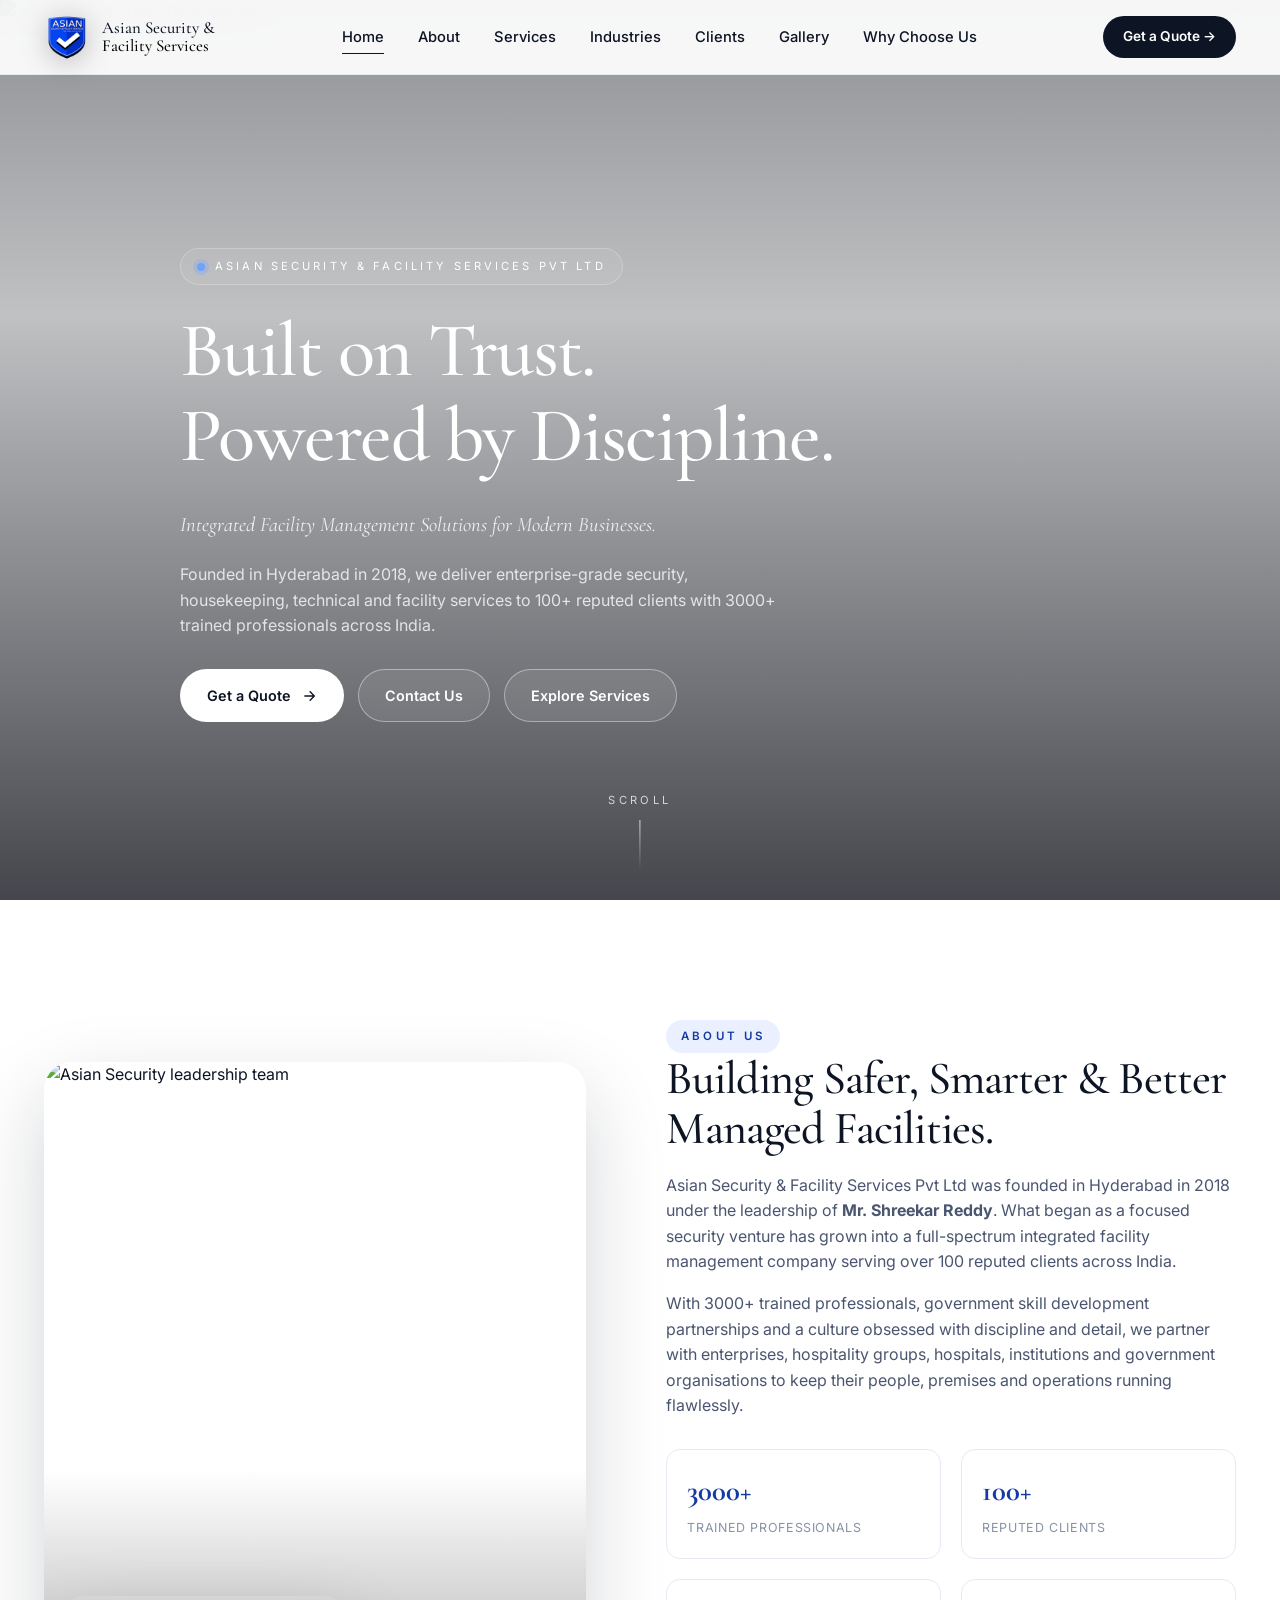
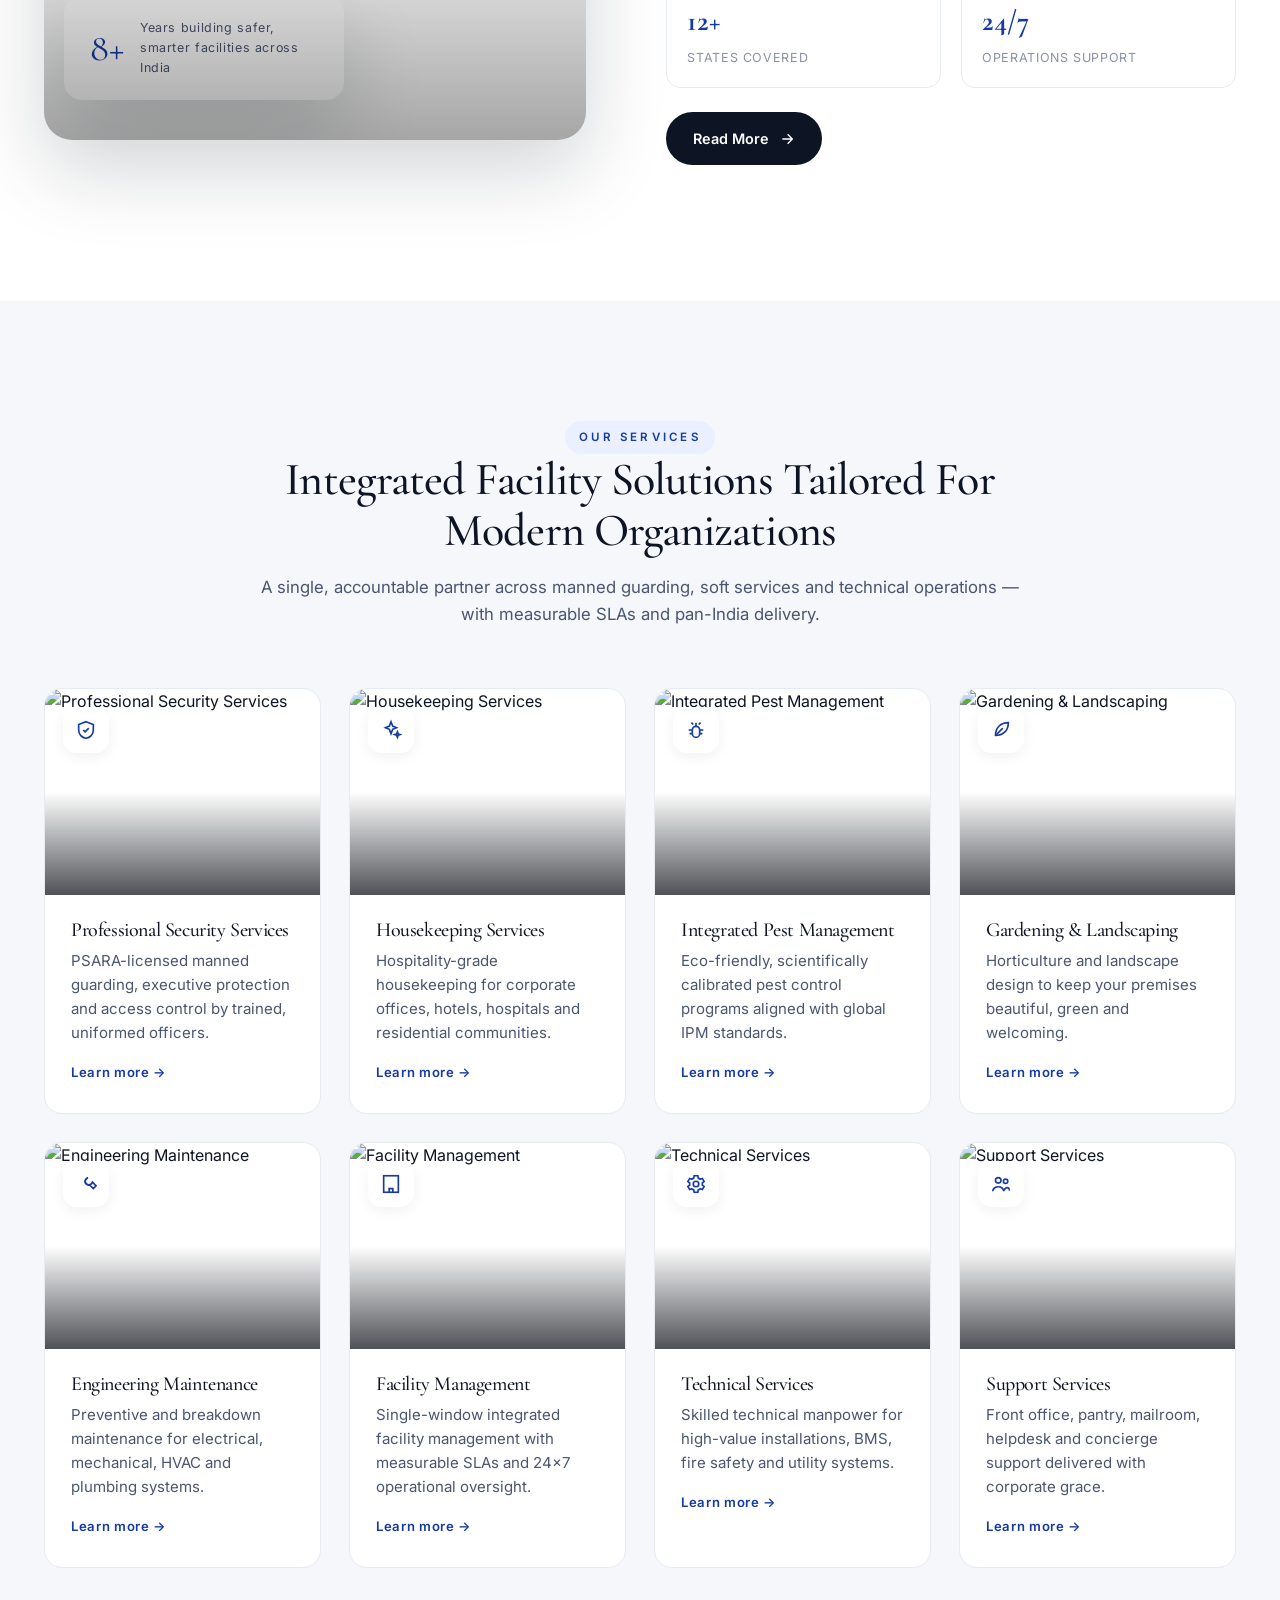
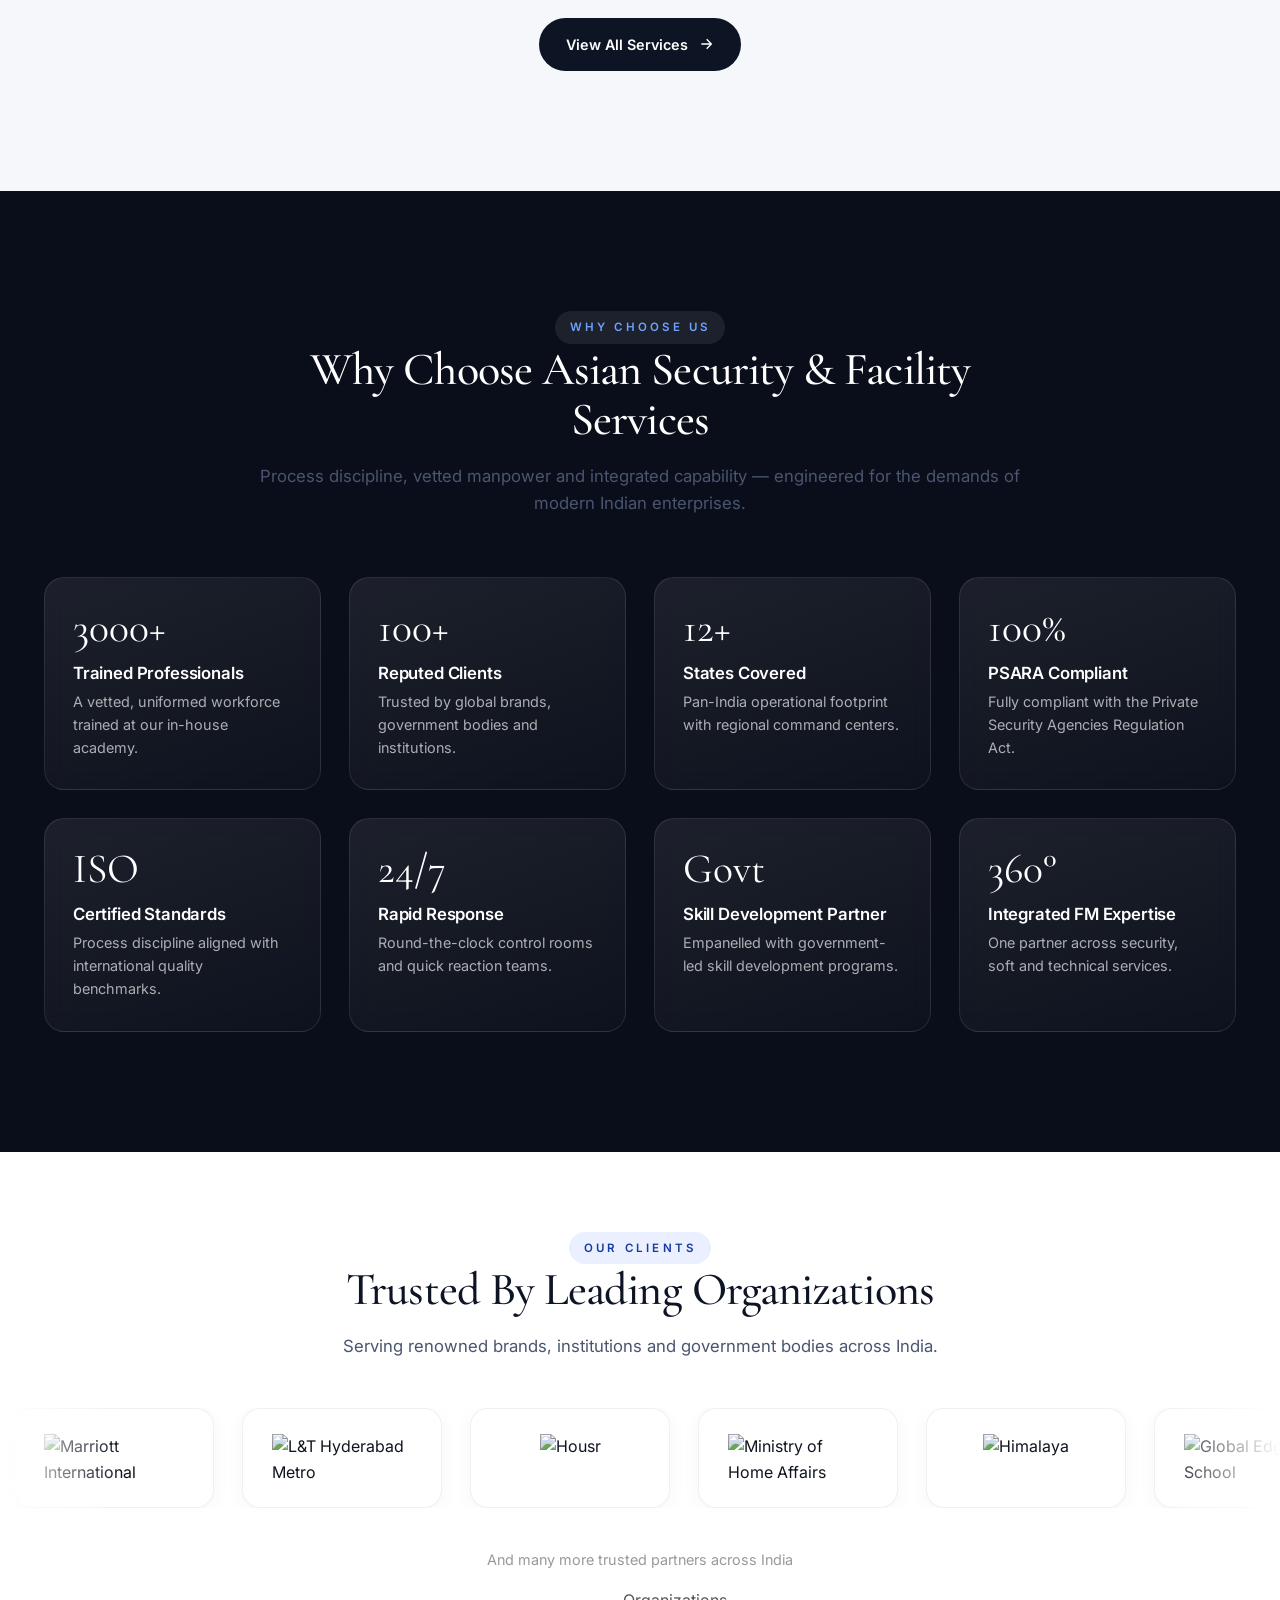
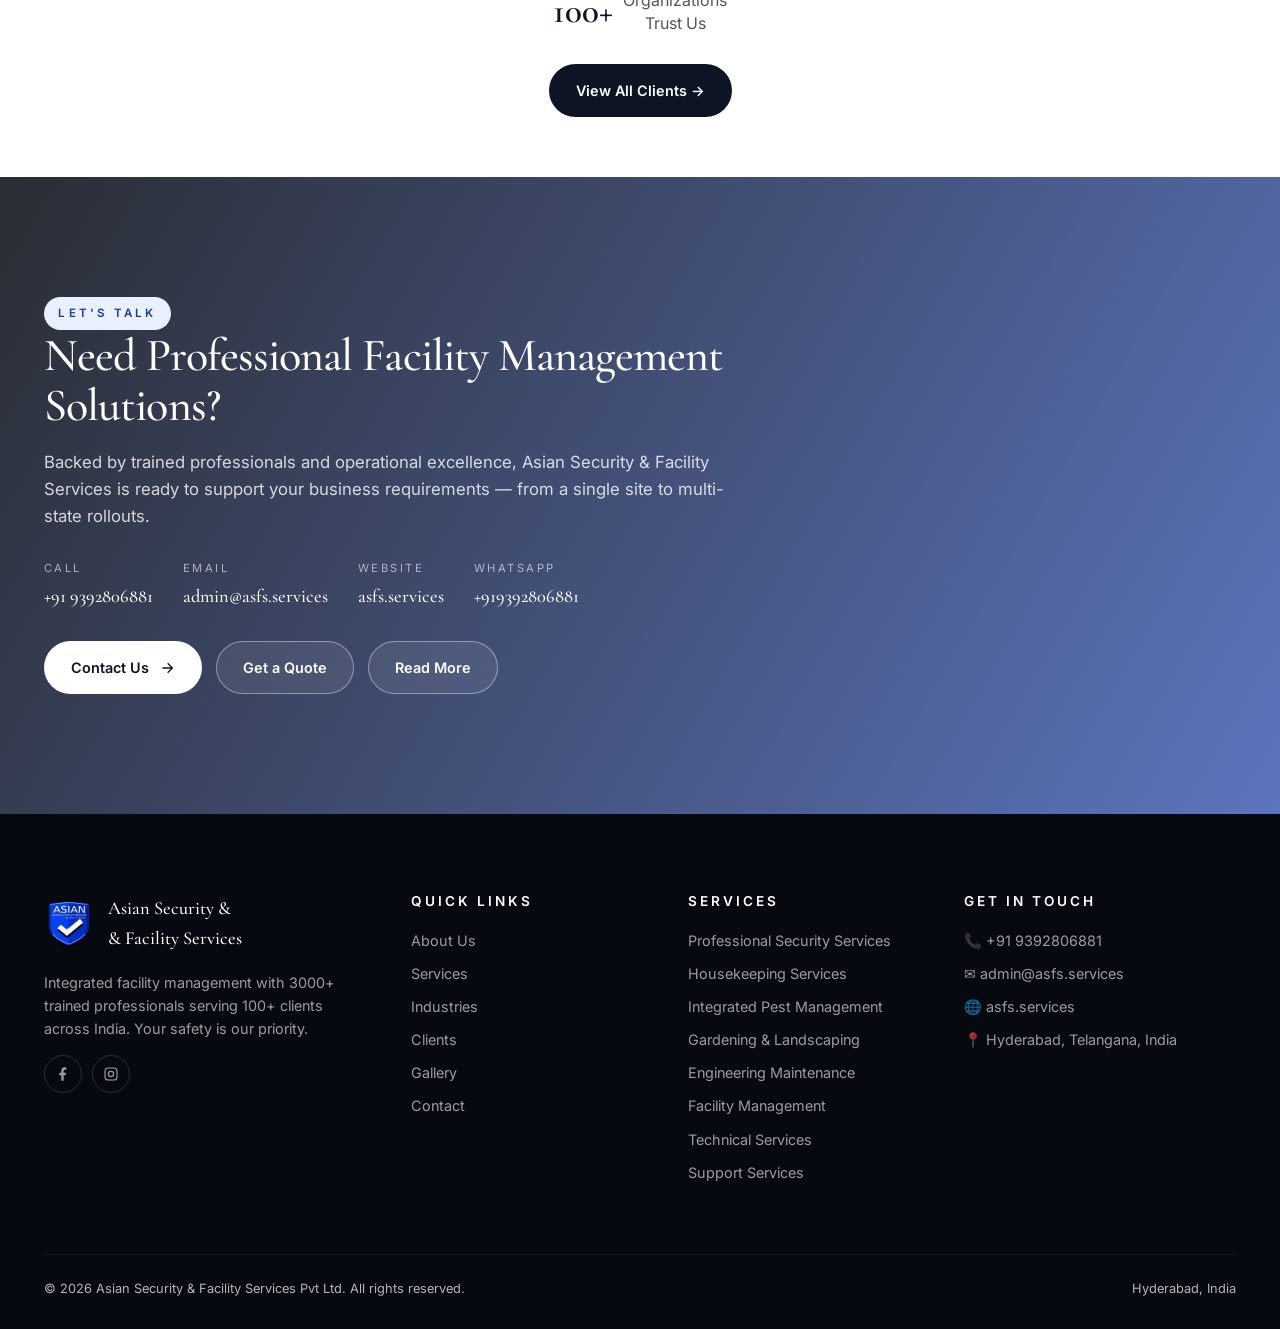
==== commit 97ae2254: "initial commit" ====
--- a/index.html
+++ b/index.html
@@ -1,161 +1,161 @@
-<!DOCTYPE html>
-<html lang="en">
-<head>
-<meta charset="UTF-8" />
-<meta name="viewport" content="width=device-width, initial-scale=1" />
-<title>Asian Security & Facility Services Pvt Ltd — Integrated Facility Management</title>
-<meta name="description" content="PSARA-licensed security, housekeeping, engineering and integrated facility management services. 3000+ trained professionals, 100+ clients, pan-India operations." />
-<link rel="icon" href="assets/logo.png" />
-<link rel="preconnect" href="https://fonts.googleapis.com" />
-<link rel="preconnect" href="https://fonts.gstatic.com" crossorigin />
-<link href="https://fonts.googleapis.com/css2?family=Cormorant+Garamond:ital,wght@0,400;0,500;0,600;1,400;1,500&family=Inter:wght@300;400;500;600;700&family=Manrope:wght@400;500;600&display=swap" rel="stylesheet" />
-<link rel="stylesheet" href="style.css" />
-</head>
-<body data-page="home">
-
-<div class="loader"><div class="ring"></div></div>
-
-<div id="nav-mount"></div>
-
-<!-- ====================== HERO ====================== -->
-<section class="hero">
-  <div class="hero__media">
-  <img 
-    src="https://res.cloudinary.com/dsn3p1co7/image/upload/v1779646105/ChatGPT_Image_May_24_2026_11_39_47_PM_hveek0.png" 
-    alt="Asian Security Hero Background"
-    class="hero-bg-image"
-  />
-</div>
-  <div class="container hero__content">
-    <span class="hero__eyebrow reveal">Asian Security &amp; Facility Services Pvt Ltd</span>
-    <h1 class="reveal" data-delay="1">Built on Trust.  <br/>Powered by Discipline.</h1>
-    <p class="hero__sub reveal" data-delay="2">Integrated Facility Management Solutions for Modern Businesses.</p>
-    <p class="hero__desc reveal" data-delay="3">Founded in Hyderabad in 2018, we deliver enterprise-grade security, housekeeping, technical and facility services to 100+ reputed clients with 3000+ trained professionals across India.</p>
-    <div class="hero__cta reveal" data-delay="4">
-      <a href="contact-us.html" class="btn btn--primary">Get a Quote <svg viewBox="0 0 24 24" fill="none" stroke="currentColor" stroke-width="2"><path d="M5 12h14M13 5l7 7-7 7"/></svg></a>
-      <a href="contact-us.html" class="btn btn--ghost">Contact Us</a>
-      <a href="services.html" class="btn btn--ghost">Explore Services</a>
-    </div>
-  </div>
-  <div class="hero__scroll">Scroll</div>
-</section>
-
-<!-- ====================== ABOUT PREVIEW ====================== -->
-<section class="section">
-  <div class="container split">
-    <div class="split__media reveal-left">
-      <img src="https://res.cloudinary.com/dsn3p1co7/image/upload/v1779646866/ChatGPT_Image_May_24_2026_11_52_31_PM_mm6j30.png" alt="Asian Security leadership team" />
-      <div class="split__badge">
-        <div class="num">8+</div>
-        <div class="lbl">Years building safer, smarter facilities across India</div>
-      </div>
-    </div>
-    <div class="reveal-right">
-      <span class="eyebrow">About Us</span>
-      <h2>Building Safer, Smarter &amp; Better Managed Facilities.</h2>
-      <p>Asian Security &amp; Facility Services Pvt Ltd was founded in Hyderabad in 2018 under the leadership of <strong>Mr. Shreekar Reddy</strong>. What began as a focused security venture has grown into a full-spectrum integrated facility management company serving over 100 reputed clients across India.</p>
-      <p>With 3000+ trained professionals, government skill development partnerships and a culture obsessed with discipline and detail, we partner with enterprises, hospitality groups, hospitals, institutions and government organisations to keep their people, premises and operations running flawlessly.</p>
-      <div class="mini-stats">
-        <div><strong>3000+</strong><span>Trained Professionals</span></div>
-        <div><strong>100+</strong><span>Reputed Clients</span></div>
-        <div><strong>12+</strong><span>States Covered</span></div>
-        <div><strong>24/7</strong><span>Operations Support</span></div>
-      </div>
-      <p style="margin-top:24px"><a href="about-us.html" class="btn btn--dark">Read More <svg viewBox="0 0 24 24" fill="none" stroke="currentColor" stroke-width="2"><path d="M5 12h14M13 5l7 7-7 7"/></svg></a></p>
-    </div>
-  </div>
-</section>
-
-<!-- ====================== SERVICES PREVIEW ====================== -->
-<section class="section section--soft">
-  <div class="container">
-    <div class="section__head reveal">
-      <span class="eyebrow">Our Services</span>
-      <h2>Integrated Facility Solutions Tailored For Modern Organizations</h2>
-      <p>A single, accountable partner across manned guarding, soft services and technical operations — with measurable SLAs and pan-India delivery.</p>
-    </div>
-    <div class="grid grid--4" id="services-grid"></div>
-    <div style="text-align:center; margin-top:50px">
-      <a href="services.html" class="btn btn--dark">View All Services <svg viewBox="0 0 24 24" fill="none" stroke="currentColor" stroke-width="2"><path d="M5 12h14M13 5l7 7-7 7"/></svg></a>
-    </div>
-  </div>
-</section>
-
-<!-- ====================== WHY CHOOSE US ====================== -->
-<section class="section section--dark">
-  <div class="container">
-    <div class="section__head reveal">
-      <span class="eyebrow">Why Choose Us</span>
-      <h2>Why Choose Asian Security &amp; Facility Services</h2>
-      <p>Process discipline, vetted manpower and integrated capability — engineered for the demands of modern Indian enterprises.</p>
-    </div>
-    <div class="grid grid--4" id="why-grid"></div>
-  </div>
-</section>
-
-
-<!-- ====================== CLIENTS MARQUEE — LOGO FLOW ====================== -->
-<section class="logo-marquee-section">
-  <div class="container">
-    <div class="section__head reveal">
-      <span class="eyebrow">Our Clients</span>
-      <h2>Trusted By Leading Organizations</h2>
-      <p>Serving renowned brands, institutions and government bodies across India.</p>
-    </div>
-  </div>
-
-  <!-- Row 1: Logo cards -->
-  <div class="logo-track-wrap" style="margin-bottom:0;">
-    <div class="logo-track" id="logo-row-1"></div>
-  </div>
-
-  
-
-  <div class="container">
-    <div class="client-count-badge reveal" style="flex-direction:column; gap:4px; margin-top:40px;">
-      <p style="font-size:0.9rem; color:#999; margin:0;">And many more trusted partners across India</p>
-      <div style="display:flex; align-items:center; gap:10px; justify-content:center; margin-top:8px;">
-        <span class="num" style="font-family:var(--serif); font-size:2.2rem; font-weight:600; color:var(--ink);">100+</span>
-        <p style="font-size:1rem; color:#555; margin:0; line-height:1.4;">Organizations<br/>Trust Us</p>
-      </div>
-      <a href="clients.html" class="btn btn--dark" style="margin-top:20px;">View All Clients →</a>
-    </div>
-  </div>
-</section>
-
-<!-- ====================== BLOG PREVIEW ====================== -->
-
-
-<!-- ====================== CONTACT BAND ====================== -->
-<section class="cta-band">
-  <div class="container">
-    <span class="eyebrow reveal">Let's Talk</span>
-    <h2 class="reveal">Need Professional Facility Management Solutions?</h2>
-    <p class="reveal">Backed by trained professionals and operational excellence, Asian Security &amp; Facility Services is ready to support your business requirements — from a single site to multi-state rollouts.</p>
-    <div class="cta-info reveal">
-      <div><span>Call</span><strong id="cta_phone"></strong></div>
-      <div><span>Email</span><strong id="cta_email"></strong></div>
-      <div><span>Website</span><strong id="cta_web"></strong></div>
-      <div><span>WhatsApp</span><strong id="cta_wa"></strong></div>
-    </div>
-    <div class="hero__cta reveal">
-      <a href="contact-us.html" class="btn btn--primary">Contact Us <svg viewBox="0 0 24 24" fill="none" stroke="currentColor" stroke-width="2"><path d="M5 12h14M13 5l7 7-7 7"/></svg></a>
-      <a href="contact-us.html" class="btn btn--ghost">Get a Quote</a>
-      <a href="about-us.html" class="btn btn--ghost">Read More</a>
-    </div>
-  </div>
-</section>
-
-<!-- ====================== FOOTER ====================== -->
-<div id="footer-mount"></div>
-
-
-<button class="to-top" aria-label="Back to top">
-  <svg viewBox="0 0 24 24" fill="none" stroke="currentColor" stroke-width="2"><path d="M12 19V5M5 12l7-7 7 7"/></svg>
-</button>
-
-<script src="data.js"></script>
-<script src="partials.js"></script>
-<script src="script.js"></script>
-</body>
-</html>
+<!DOCTYPE html>
+<html lang="en">
+<head>
+<meta charset="UTF-8" />
+<meta name="viewport" content="width=device-width, initial-scale=1" />
+<title>Asian Security & Facility Services Pvt Ltd — Integrated Facility Management</title>
+<meta name="description" content="PSARA-licensed security, housekeeping, engineering and integrated facility management services. 3000+ trained professionals, 100+ clients, pan-India operations." />
+<link rel="icon" href="assets/logo.png" />
+<link rel="preconnect" href="https://fonts.googleapis.com" />
+<link rel="preconnect" href="https://fonts.gstatic.com" crossorigin />
+<link href="https://fonts.googleapis.com/css2?family=Cormorant+Garamond:ital,wght@0,400;0,500;0,600;1,400;1,500&family=Inter:wght@300;400;500;600;700&family=Manrope:wght@400;500;600&display=swap" rel="stylesheet" />
+<link rel="stylesheet" href="style.css" />
+</head>
+<body data-page="home">
+
+<div class="loader"><div class="ring"></div></div>
+
+<div id="nav-mount"></div>
+
+<!-- ====================== HERO ====================== -->
+<section class="hero">
+  <div class="hero__media">
+  <img 
+    src="https://res.cloudinary.com/dsn3p1co7/image/upload/v1779646105/ChatGPT_Image_May_24_2026_11_39_47_PM_hveek0.png" 
+    alt="Asian Security Hero Background"
+    class="hero-bg-image"
+  />
+</div>
+  <div class="container hero__content">
+    <span class="hero__eyebrow reveal">Asian Security &amp; Facility Services Pvt Ltd</span>
+    <h1 class="reveal" data-delay="1">Built on Trust.  <br/>Powered by Discipline.</h1>
+    <p class="hero__sub reveal" data-delay="2">Integrated Facility Management Solutions for Modern Businesses.</p>
+    <p class="hero__desc reveal" data-delay="3">Founded in Hyderabad in 2018, we deliver enterprise-grade security, housekeeping, technical and facility services to 100+ reputed clients with 3000+ trained professionals across India.</p>
+    <div class="hero__cta reveal" data-delay="4">
+      <a href="contact-us.html" class="btn btn--primary">Get a Quote <svg viewBox="0 0 24 24" fill="none" stroke="currentColor" stroke-width="2"><path d="M5 12h14M13 5l7 7-7 7"/></svg></a>
+      <a href="contact-us.html" class="btn btn--ghost">Contact Us</a>
+      <a href="services.html" class="btn btn--ghost">Explore Services</a>
+    </div>
+  </div>
+  <div class="hero__scroll">Scroll</div>
+</section>
+
+<!-- ====================== ABOUT PREVIEW ====================== -->
+<section class="section">
+  <div class="container split">
+    <div class="split__media reveal-left">
+      <img src="https://res.cloudinary.com/dsn3p1co7/image/upload/v1779646866/ChatGPT_Image_May_24_2026_11_52_31_PM_mm6j30.png" alt="Asian Security leadership team" />
+      <div class="split__badge">
+        <div class="num">8+</div>
+        <div class="lbl">Years building safer, smarter facilities across India</div>
+      </div>
+    </div>
+    <div class="reveal-right">
+      <span class="eyebrow">About Us</span>
+      <h2>Building Safer, Smarter &amp; Better Managed Facilities.</h2>
+      <p>Asian Security &amp; Facility Services Pvt Ltd was founded in Hyderabad in 2018 under the leadership of <strong>Mr. Shreekar Reddy</strong>. What began as a focused security venture has grown into a full-spectrum integrated facility management company serving over 100 reputed clients across India.</p>
+      <p>With 3000+ trained professionals, government skill development partnerships and a culture obsessed with discipline and detail, we partner with enterprises, hospitality groups, hospitals, institutions and government organisations to keep their people, premises and operations running flawlessly.</p>
+      <div class="mini-stats">
+        <div><strong>3000+</strong><span>Trained Professionals</span></div>
+        <div><strong>100+</strong><span>Reputed Clients</span></div>
+        <div><strong>12+</strong><span>States Covered</span></div>
+        <div><strong>24/7</strong><span>Operations Support</span></div>
+      </div>
+      <p style="margin-top:24px"><a href="about-us.html" class="btn btn--dark">Read More <svg viewBox="0 0 24 24" fill="none" stroke="currentColor" stroke-width="2"><path d="M5 12h14M13 5l7 7-7 7"/></svg></a></p>
+    </div>
+  </div>
+</section>
+
+<!-- ====================== SERVICES PREVIEW ====================== -->
+<section class="section section--soft">
+  <div class="container">
+    <div class="section__head reveal">
+      <span class="eyebrow">Our Services</span>
+      <h2>Integrated Facility Solutions Tailored For Modern Organizations</h2>
+      <p>A single, accountable partner across manned guarding, soft services and technical operations — with measurable SLAs and pan-India delivery.</p>
+    </div>
+    <div class="grid grid--4" id="services-grid"></div>
+    <div style="text-align:center; margin-top:50px">
+      <a href="services.html" class="btn btn--dark">View All Services <svg viewBox="0 0 24 24" fill="none" stroke="currentColor" stroke-width="2"><path d="M5 12h14M13 5l7 7-7 7"/></svg></a>
+    </div>
+  </div>
+</section>
+
+<!-- ====================== WHY CHOOSE US ====================== -->
+<section class="section section--dark">
+  <div class="container">
+    <div class="section__head reveal">
+      <span class="eyebrow">Why Choose Us</span>
+      <h2>Why Choose Asian Security &amp; Facility Services</h2>
+      <p>Process discipline, vetted manpower and integrated capability — engineered for the demands of modern Indian enterprises.</p>
+    </div>
+    <div class="grid grid--4" id="why-grid"></div>
+  </div>
+</section>
+
+
+<!-- ====================== CLIENTS MARQUEE — LOGO FLOW ====================== -->
+<section class="logo-marquee-section">
+  <div class="container">
+    <div class="section__head reveal">
+      <span class="eyebrow">Our Clients</span>
+      <h2>Trusted By Leading Organizations</h2>
+      <p>Serving renowned brands, institutions and government bodies across India.</p>
+    </div>
+  </div>
+
+  <!-- Row 1: Logo cards -->
+  <div class="logo-track-wrap" style="margin-bottom:0;">
+    <div class="logo-track" id="logo-row-1"></div>
+  </div>
+
+  
+
+  <div class="container">
+    <div class="client-count-badge reveal" style="flex-direction:column; gap:4px; margin-top:40px;">
+      <p style="font-size:0.9rem; color:#999; margin:0;">And many more trusted partners across India</p>
+      <div style="display:flex; align-items:center; gap:10px; justify-content:center; margin-top:8px;">
+        <span class="num" style="font-family:var(--serif); font-size:2.2rem; font-weight:600; color:var(--ink);">100+</span>
+        <p style="font-size:1rem; color:#555; margin:0; line-height:1.4;">Organizations<br/>Trust Us</p>
+      </div>
+      <a href="clients.html" class="btn btn--dark" style="margin-top:20px;">View All Clients →</a>
+    </div>
+  </div>
+</section>
+
+<!-- ====================== BLOG PREVIEW ====================== -->
+
+
+<!-- ====================== CONTACT BAND ====================== -->
+<section class="cta-band">
+  <div class="container">
+    <span class="eyebrow reveal">Let's Talk</span>
+    <h2 class="reveal">Need Professional Facility Management Solutions?</h2>
+    <p class="reveal">Backed by trained professionals and operational excellence, Asian Security &amp; Facility Services is ready to support your business requirements — from a single site to multi-state rollouts.</p>
+    <div class="cta-info reveal">
+      <div><span>Call</span><strong id="cta_phone"></strong></div>
+      <div><span>Email</span><strong id="cta_email"></strong></div>
+      <div><span>Website</span><strong id="cta_web"></strong></div>
+      <div><span>WhatsApp</span><strong id="cta_wa"></strong></div>
+    </div>
+    <div class="hero__cta reveal">
+      <a href="contact-us.html" class="btn btn--primary">Contact Us <svg viewBox="0 0 24 24" fill="none" stroke="currentColor" stroke-width="2"><path d="M5 12h14M13 5l7 7-7 7"/></svg></a>
+      <a href="contact-us.html" class="btn btn--ghost">Get a Quote</a>
+      <a href="about-us.html" class="btn btn--ghost">Read More</a>
+    </div>
+  </div>
+</section>
+
+<!-- ====================== FOOTER ====================== -->
+<div id="footer-mount"></div>
+
+
+<button class="to-top" aria-label="Back to top">
+  <svg viewBox="0 0 24 24" fill="none" stroke="currentColor" stroke-width="2"><path d="M12 19V5M5 12l7-7 7 7"/></svg>
+</button>
+
+<script src="data.js"></script>
+<script src="partials.js"></script>
+<script src="script.js"></script>
+</body>
+</html>
--- a/style.css
+++ b/style.css
@@ -1,1251 +1,1251 @@
-/* =============================================================
-   ASIAN SECURITY & FACILITY SERVICES — Premium Stylesheet
-   ============================================================= */
-
-:root{
-  --bg:           #ffffff;
-  --bg-soft:      #f5f7fb;
-  --bg-dark:      #0a0e1a;
-  --ink:          #0d1424;
-  --ink-soft:     #4a5570;
-  --muted:        #8892a6;
-  --line:         #e6eaf2;
-  --silver:       #c9d2e0;
-  --blue:         #2f6bff;
-  --blue-soft:    #eaf0ff;
-  --blue-deep:    #163aa3;
-  --accent:       #6ea2ff;
-  --white:        #ffffff;
-  --black:        #050810;
-  --shadow-sm:    0 4px 14px rgba(13,20,36,.06);
-  --shadow-md:    0 14px 40px rgba(13,20,36,.10);
-  --shadow-lg:    0 30px 80px rgba(13,20,36,.18);
-  --radius:       18px;
-  --radius-sm:    12px;
-  --radius-lg:    28px;
-  --container:    1240px;
-  --serif:        "Cormorant Garamond", "Playfair Display", Georgia, serif;
-  --sans:         "Inter", "Manrope", "Helvetica Neue", Arial, sans-serif;
-  --ease:         cubic-bezier(.2,.7,.2,1);
-}
-
-*,*::before,*::after{ box-sizing:border-box; }
-html{ scroll-behavior:smooth; -webkit-text-size-adjust:100%; }
-body{
-  margin:0; background:var(--bg); color:var(--ink);
-  font-family:var(--sans); font-size:16px; line-height:1.6;
-  -webkit-font-smoothing:antialiased; overflow-x:hidden;
-}
-img{ max-width:100%; display:block; }
-a{ color:inherit; text-decoration:none; }
-button{ font-family:inherit; cursor:pointer; }
-
-h1,h2,h3,h4{ font-family:var(--serif); font-weight:500; letter-spacing:-.02em; color:var(--ink); margin:0 0 .4em; line-height:1.1; }
-h1{ font-size:clamp(2.4rem, 5.5vw, 4.6rem); }
-h2{ font-size:clamp(1.9rem, 3.6vw, 3rem); }
-h3{ font-size:clamp(1.2rem, 1.8vw, 1.5rem); }
-p{ margin:0 0 1em; color:var(--ink-soft); }
-.container{ width:100%; max-width:var(--container); margin:0 auto; padding:0 24px; }
-
-.eyebrow{
-  display:inline-block; font-size:.72rem; font-weight:600;
-  letter-spacing:.28em; text-transform:uppercase;
-  color:var(--blue-deep); padding:.45rem .9rem;
-  background:var(--blue-soft); border-radius:999px;
-}
-
-/* ===== Loader ===== */
-.loader{
-  position:fixed; inset:0; background:var(--bg-dark);
-  display:flex; align-items:center; justify-content:center;
-  z-index:9999; transition:opacity .6s ease, visibility .6s ease;
-}
-.loader.is-hidden{ opacity:0; visibility:hidden; }
-.loader .ring{
-  width:54px; height:54px; border:2px solid rgba(255,255,255,.15);
-  border-top-color:var(--accent); border-radius:50%;
-  animation:spin 1s linear infinite;
-}
-@keyframes spin{ to{ transform:rotate(360deg); } }
-
-/* ===== Navbar ===== */
-/* ===== Navbar ===== */
-.nav{
-  position:fixed;
-  top:0;
-  left:0;
-  right:0;
-  z-index:80;
-  transition:background .35s var(--ease), box-shadow .35s var(--ease), padding .35s var(--ease);
-  padding:18px 0;
-}
-
-.nav__inner{
-  display:flex;
-  align-items:center;
-  justify-content:space-between;
-  gap:24px;
-}
-
-.nav__logo{
-  display:flex;
-  align-items:center;
-  gap:12px;
-}
-
-.nav__logo img{
-  height:46px;
-  width:auto;
-  filter:drop-shadow(0 4px 14px rgba(0,0,0,.25));
-}
-
-.nav__logo span{
-  font-family:var(--serif);
-  font-size:1.05rem;
-  font-weight:500;
-  line-height:1.1;
-  color:var(--white);
-  transition:color .3s;
-}
-
-.nav__logo small{
-  display:block;
-  font-family:var(--serif);
-  font-size:1.05rem;
-  font-weight:500;
-  line-height:1.1;
-  color:#000;
-  margin-top:0;
-  letter-spacing:0;
-  text-transform:none;
-  transition:color .3s;
-}
-.nav__links{
-  display:flex;
-  gap:34px;
-  list-style:none;
-  margin:0;
-  padding:0;
-}
-
-
-.nav__links a{ font-size:.92rem; font-weight:500; color:rgba(255,255,255,.9); position:relative; padding:6px 0; transition:color .3s; }
-.nav__links a::after{ content:""; position:absolute; left:0; right:0; bottom:-2px; height:1px; background:currentColor; transform:scaleX(0); transform-origin:right; transition:transform .35s var(--ease); }
-.nav__links a:hover::after, .nav__links a.is-active::after{ transform:scaleX(1); transform-origin:left; }
-.nav__cta{ display:inline-flex; align-items:center; gap:8px; padding:10px 20px; border-radius:999px; background:var(--white); color:var(--ink); font-weight:600; font-size:.85rem; transition:transform .3s var(--ease), box-shadow .3s var(--ease); }
-.nav__cta:hover{ transform:translateY(-2px); box-shadow:var(--shadow-md); }
-.nav__burger{ display:none; width:42px; height:42px; border:1px solid rgba(255,255,255,.3); border-radius:10px; background:transparent; align-items:center; justify-content:center; }
-.nav__burger span{ display:block; width:18px; height:1.5px; background:#fff; position:relative; }
-.nav__burger span::before,.nav__burger span::after{ content:""; position:absolute; left:0; right:0; height:1.5px; background:#fff; }
-.nav__burger span::before{ top:-6px; } .nav__burger span::after{ top:6px; }
-
-.nav.is-solid{ background:rgba(255,255,255,.85); backdrop-filter:saturate(180%) blur(18px); box-shadow:0 1px 0 var(--line); padding:12px 0; }
-.nav.is-solid .nav__logo span,
-.nav.is-solid .nav__links a{ color:var(--ink); }
-.nav.is-solid .nav__logo small{
-  color:#000;
-}
-.nav.is-solid .nav__cta{ background:var(--ink); color:var(--white); }
-.nav.is-solid .nav__burger{ border-color:var(--line); }
-.nav.is-solid .nav__burger span,
-.nav.is-solid .nav__burger span::before,
-.nav.is-solid .nav__burger span::after{ background:var(--ink); }
-/* Force solid look on inner pages */
-.nav--inner{ background:rgba(255,255,255,.92); backdrop-filter:saturate(180%) blur(18px); box-shadow:0 1px 0 var(--line); padding:14px 0; }
-.nav--inner .nav__logo span{ color:var(--ink); }
-.nav--inner .nav__logo small{
-  color:#000;
-}
-.nav--inner .nav__links a{ color:var(--ink); }
-.nav--inner .nav__cta{ background:var(--ink); color:var(--white); }
-
-/* ===== Hero ===== */
-.hero{ position:relative; min-height:100vh; color:#fff; overflow:hidden; display:flex; align-items:center; }
-.hero__media{ position:absolute; inset:0; z-index:0; }
-.hero__media video,.hero__media img{ width:100%; height:100%; object-fit:cover; }
-.hero__media::after{
-  content:"";
-  position:absolute;
-  inset:0;
-  background:
-    linear-gradient(
-      180deg,
-      rgba(5,8,16,.45) 0%,
-      rgba(5,8,16,.25) 35%,
-      rgba(5,8,16,.75) 100%
-    );
-}
-.hero__content{ position:relative; z-index:2; padding:160px 0 120px; max-width:920px; }
-.hero__eyebrow{ display:inline-flex; align-items:center; gap:10px; padding:.55rem 1rem; border:1px solid rgba(255,255,255,.25); border-radius:999px; font-size:.7rem; letter-spacing:.28em; text-transform:uppercase; backdrop-filter:blur(6px); background:rgba(255,255,255,.06); }
-.hero__eyebrow::before{ content:""; width:8px; height:8px; border-radius:50%; background:var(--accent); box-shadow:0 0 0 4px rgba(110,162,255,.25); }
-.hero h1{ color:#fff; margin-top:24px; font-size:clamp(2.6rem, 6vw, 5.2rem); }
-.hero__sub{ font-family:var(--serif); font-style:italic; font-size:clamp(1.05rem,1.6vw,1.35rem); color:rgba(255,255,255,.85); max-width:680px; }
-.hero__desc{ max-width:620px; color:rgba(255,255,255,.78); }
-.hero__cta{ display:flex; gap:14px; flex-wrap:wrap; margin-top:30px; }
-.hero__scroll{ position:absolute; left:50%; bottom:30px; transform:translateX(-50%); z-index:3; color:rgba(255,255,255,.75); font-size:.7rem; letter-spacing:.3em; text-transform:uppercase; display:flex; flex-direction:column; align-items:center; gap:10px; }
-.hero__scroll::after{ content:""; width:1px; height:50px; background:linear-gradient(180deg, rgba(255,255,255,.8), transparent); animation:scrollDown 2s var(--ease) infinite; }
-@keyframes scrollDown{ 0%{ transform:scaleY(0); transform-origin:top;} 50%{ transform:scaleY(1); transform-origin:top;} 51%{ transform-origin:bottom;} 100%{ transform:scaleY(0); transform-origin:bottom;} }
-
-/* ===== Buttons ===== */
-.btn{ display:inline-flex; align-items:center; gap:10px; padding:14px 26px; border-radius:999px; font-weight:600; font-size:.9rem; border:1px solid transparent; transition:transform .3s var(--ease), background .3s, color .3s, box-shadow .3s; }
-.btn svg{ width:16px; height:16px; transition:transform .3s var(--ease); }
-.btn:hover svg{ transform:translateX(4px); }
-.btn--primary{ background:var(--white); color:var(--ink); }
-.btn--primary:hover{ transform:translateY(-2px); box-shadow:var(--shadow-md); }
-.btn--ghost{ background:rgba(255,255,255,.08); border-color:rgba(255,255,255,.4); color:#fff; backdrop-filter:blur(8px); }
-.btn--ghost:hover{ background:rgba(255,255,255,.18); transform:translateY(-2px); }
-.btn--dark{ background:var(--ink); color:var(--white); }
-.btn--dark:hover{ background:var(--blue-deep); transform:translateY(-2px); }
-.btn--outline{ border-color:var(--ink); color:var(--ink); }
-.btn--outline:hover{ background:var(--ink); color:var(--white); }
-
-/* ===== Section base ===== */
-section{ position:relative; }
-.section{ padding:120px 0; }
-.section--tight{ padding:90px 0; }
-.section--dark{ background:var(--bg-dark); color:rgba(255,255,255,.85); }
-.section--dark h2,.section--dark h3{ color:#fff; }
-.section--dark .eyebrow{ background:rgba(255,255,255,.08); color:var(--accent); }
-.section--soft{ background:var(--bg-soft); }
-.section__head{ max-width:760px; margin:0 auto 60px; text-align:center; }
-.section__head--left{ text-align:left; margin-left:0; }
-.section__head p{ font-size:1.05rem; }
-
-/* ===== About preview (split) ===== */
-.split{ display:grid; grid-template-columns:1fr 1.05fr; gap:80px; align-items:center; }
-.split__media{ position:relative; aspect-ratio:4/5; border-radius:var(--radius-lg); overflow:hidden; box-shadow:var(--shadow-lg); }
-.split__media img{ width:100%; height:100%; object-fit:cover; transition:transform 1.4s var(--ease); }
-.split__media:hover img{ transform:scale(1.05); }
-.split__media::after{ content:""; position:absolute; inset:0; background:linear-gradient(180deg, transparent 60%, rgba(0,0,0,.35)); }
-.split__badge{
-  position:absolute; left: 20px; bottom:40px; background:#fff; padding:22px 26px; border-radius:18px;
-  box-shadow:var(--shadow-lg); display:flex; align-items:center; gap:16px; max-width:280px;
-}
-.split__badge .num{ font-family:var(--serif); font-size:2.4rem; color:var(--blue-deep); line-height:1; }
-.split__badge .lbl{ font-size:.78rem; color:var(--ink-soft); letter-spacing:.05em; }
-.mini-stats{ display:grid; grid-template-columns:repeat(2,1fr); gap:20px; margin-top:30px; }
-.mini-stats div{ padding:18px 20px; border:1px solid var(--line); border-radius:14px; }
-.mini-stats strong{ display:block; font-family:var(--serif); font-size:1.8rem; color:var(--blue-deep); }
-.mini-stats span{ font-size:.78rem; letter-spacing:.05em; color:var(--muted); text-transform:uppercase; }
-
-/* ===== Service cards ===== */
-.grid{ display:grid; gap:28px; }
-.grid--4{ grid-template-columns:repeat(4,1fr); }
-.grid--3{ grid-template-columns:repeat(3,1fr); }
-.grid--2{ grid-template-columns:repeat(2,1fr); }
-
-.svc-card{
-  position:relative; border-radius:var(--radius); overflow:hidden; background:#fff;
-  border:1px solid var(--line); transition:transform .5s var(--ease), box-shadow .5s var(--ease);
-}
-.svc-card__img{ position:relative; aspect-ratio:4/3; overflow:hidden; }
-.svc-card__img img{ width:100%; height:100%; object-fit:cover; transition:transform 1s var(--ease); }
-.svc-card:hover .svc-card__img img{ transform:scale(1.08); }
-.svc-card__img::after{ content:""; position:absolute; inset:0; background:linear-gradient(180deg, transparent 50%, rgba(5,8,16,.7)); }
-.svc-card__icon{
-  position:absolute; top:18px; left:18px; width:46px; height:46px; border-radius:14px;
-  background:rgba(255,255,255,.92); backdrop-filter:blur(6px); display:flex; align-items:center; justify-content:center;
-  color:var(--blue-deep); box-shadow:var(--shadow-sm);
-}
-.svc-card__icon svg{ width:22px; height:22px; }
-.svc-card__body{ padding:24px 26px 28px; }
-.svc-card h3{ font-size:1.25rem; margin-bottom:.4em; }
-.svc-card p{ font-size:.94rem; color:var(--ink-soft); margin:0 0 14px; }
-.svc-card .arrow{ display:inline-flex; align-items:center; gap:8px; font-size:.82rem; font-weight:600; letter-spacing:.05em; color:var(--blue-deep); }
-.svc-card:hover{ transform:translateY(-6px); box-shadow:var(--shadow-lg); }
-
-/* ===== Why choose (glass cards on dark) ===== */
-.wc-card{
-  padding:30px 28px; border-radius:20px;
-  background:linear-gradient(160deg, rgba(255,255,255,.08), rgba(255,255,255,.02));
-  border:1px solid rgba(255,255,255,.10); backdrop-filter:blur(10px);
-  transition:transform .4s var(--ease), background .4s;
-}
-.wc-card:hover{ transform:translateY(-6px); background:linear-gradient(160deg, rgba(255,255,255,.12), rgba(255,255,255,.04)); }
-.wc-card .num{ font-family:var(--serif); font-size:2.6rem; color:#fff; line-height:1; }
-.wc-card h3{ font-size:1.05rem; margin:14px 0 8px; color:#fff; font-family:var(--sans); font-weight:600; letter-spacing:-.01em; }
-.wc-card p{ color:rgba(255,255,255,.65); font-size:.9rem; margin:0; }
-
-/* ===== Clients marquee ===== */
-.marquee{ overflow:hidden; mask-image:linear-gradient(90deg, transparent, #000 8%, #000 92%, transparent); }
-.marquee__track{ display:flex; gap:80px; width:max-content; animation:marquee 45s linear infinite; }
-.marquee__item{
-  font-family:var(--serif); font-size:1.5rem; color:var(--ink); white-space:nowrap; padding:18px 30px;
-  border:1px solid var(--line); border-radius:14px; background:#fff; opacity:.55; transition:opacity .4s, color .4s, border-color .4s;
-}
-.marquee__item:hover{ opacity:1; color:var(--blue-deep); border-color:var(--blue); }
-@keyframes marquee{ to{ transform:translateX(-50%); } }
-.marquee + .marquee{ margin-top:24px; }
-.marquee--reverse .marquee__track{ animation-direction:reverse; animation-duration:55s; }
-
-/* ===== Blog cards ===== */
-.blog-card{ background:#fff; border:1px solid var(--line); border-radius:var(--radius); overflow:hidden; transition:transform .5s var(--ease), box-shadow .5s var(--ease); }
-.blog-card__img{ aspect-ratio:16/10; overflow:hidden; }
-.blog-card__img img{ width:100%; height:100%; object-fit:cover; transition:transform 1s var(--ease); }
-.blog-card:hover{ transform:translateY(-6px); box-shadow:var(--shadow-lg); }
-.blog-card:hover .blog-card__img img{ transform:scale(1.08); }
-.blog-card__body{ padding:26px; }
-.blog-card .date{ font-size:.72rem; letter-spacing:.2em; text-transform:uppercase; color:var(--muted); }
-.blog-card h3{ font-size:1.2rem; margin:10px 0 10px; }
-.blog-card .arrow{ color:var(--blue-deep); font-weight:600; font-size:.82rem; letter-spacing:.05em; }
-
-/* ===== Contact preview ===== */
-.cta-band{
-  position:relative; overflow:hidden; border-radius:0;
-  background:url("https://images.unsplash.com/photo-1497366811353-6870744d04b2?auto=format&fit=crop&w=2000&q=80") center/cover no-repeat;
-  color:#fff;
-}
-.cta-band::after{ content:""; position:absolute; inset:0; background:linear-gradient(120deg, rgba(5,8,16,.85), rgba(22,58,163,.7)); }
-.cta-band .container{ position:relative; z-index:2; padding:120px 24px; }
-.cta-band h2{ color:#fff; max-width:780px; }
-.cta-band p{ color:rgba(255,255,255,.8); max-width:680px; font-size:1.05rem; }
-.cta-info{ display:flex; flex-wrap:wrap; gap:30px; margin:30px 0; }
-.cta-info div{ display:flex; flex-direction:column; gap:4px; }
-.cta-info span{ font-size:.7rem; letter-spacing:.22em; text-transform:uppercase; color:rgba(255,255,255,.6); }
-.cta-info strong{ font-family:var(--serif); font-weight:500; font-size:1.15rem; color:#fff; }
-
-/* ===== Footer ===== */
-.footer{ background:#06090f; color:rgba(255,255,255,.7); padding:80px 0 30px; }
-.footer h4{ color:#fff; font-family:var(--sans); font-size:.85rem; letter-spacing:.22em; text-transform:uppercase; margin-bottom:20px; font-weight:600; }
-.footer__grid{ display:grid; grid-template-columns:1.4fr 1fr 1fr 1.2fr; gap:50px; }
-.footer p,.footer li,.footer a{ font-size:.9rem; color:rgba(255,255,255,.6); }
-.footer ul{ list-style:none; padding:0; margin:0; }
-.footer li{ margin-bottom:10px; }
-.footer a:hover{ color:#fff; }
-.footer__brand{ display:flex; gap:14px; align-items:center; margin-bottom:18px; }
-.footer__brand img{ height:50px; }
-.footer__brand strong{ font-family:var(--serif); font-size:1.15rem; color:#fff; font-weight:500; }
-.newsletter{ display:flex; gap:8px; margin-top:12px; }
-.newsletter input{ flex:1; padding:12px 14px; border-radius:10px; border:1px solid rgba(255,255,255,.12); background:rgba(255,255,255,.04); color:#fff; font-family:inherit; }
-.newsletter button{ padding:12px 18px; border-radius:10px; border:0; background:#fff; color:var(--ink); font-weight:600; }
-.footer__bottom{ margin-top:60px; padding-top:24px; border-top:1px solid rgba(255,255,255,.08); display:flex; justify-content:space-between; flex-wrap:wrap; gap:16px; font-size:.8rem; }
-.socials{ display:flex; gap:10px; margin-top:14px; }
-.socials a{ width:38px; height:38px; border-radius:50%; border:1px solid rgba(255,255,255,.15); display:inline-flex; align-items:center; justify-content:center; transition:background .3s, border-color .3s; }
-.socials a:hover{ background:#fff; color:var(--ink); border-color:#fff; }
-.socials svg{ width:16px; height:16px; }
-.to-top{
-  position:fixed; right:24px; bottom:24px; width:48px; height:48px; border-radius:50%;
-  background:var(--ink); color:#fff; border:0; display:flex; align-items:center; justify-content:center;
-  box-shadow:var(--shadow-md); opacity:0; transform:translateY(16px); transition:.3s; z-index:60;
-}
-.to-top.is-visible{ opacity:1; transform:translateY(0); }
-.to-top svg{ width:18px; height:18px; }
-
-.wa-fab{
-  position:fixed; left:24px; bottom:24px; width:56px; height:56px; border-radius:50%;
-  background:#25D366; color:#fff; display:flex; align-items:center; justify-content:center;
-  box-shadow:var(--shadow-md); z-index:60; transition:transform .3s;
-}
-.wa-fab:hover{ transform:scale(1.08); }
-.wa-fab svg{ width:26px; height:26px; }
-
-/* ===== Inner page hero ===== */
-.page-hero{
-  position:relative; padding:170px 0 90px; color:#fff; overflow:hidden;
-  background:linear-gradient(120deg, #0a0e1a 0%, #163aa3 100%);
-}
-.page-hero::before{
-  content:""; position:absolute; inset:0; opacity:.25;
-  background:url("https://images.unsplash.com/photo-1497366754035-f200968a6e72?auto=format&fit=crop&w=2000&q=80") center/cover no-repeat;
-  mix-blend-mode:luminosity;
-}
-.page-hero .container{ position:relative; z-index:2; }
-.page-hero .crumbs{ font-size:.75rem; letter-spacing:.22em; text-transform:uppercase; color:rgba(255,255,255,.6); }
-.page-hero h1{ color:#fff; margin:12px 0 14px; }
-.page-hero p{ color:rgba(255,255,255,.78); max-width:680px; font-size:1.05rem; }
-
-/* ===== About long ===== */
-.values-grid{ display:grid; grid-template-columns:repeat(3,1fr); gap:24px; }
-.value{ padding:30px; border:1px solid var(--line); border-radius:18px; background:#fff; transition:.4s; }
-.value:hover{ transform:translateY(-4px); box-shadow:var(--shadow-md); border-color:transparent; }
-.value h3{ font-family:var(--sans); font-size:1rem; font-weight:600; letter-spacing:.04em; text-transform:uppercase; color:var(--blue-deep); }
-.value p{ margin:0; font-size:.95rem; }
-
-.timeline{ position:relative; padding:20px 0; }
-.timeline::before{ content:""; position:absolute; left:120px; top:0; bottom:0; width:1px; background:var(--line); }
-.tl-item{ display:grid; grid-template-columns:140px 1fr; gap:30px; padding:18px 0; position:relative; }
-.tl-item::before{ content:""; position:absolute; left:115px; top:24px; width:11px; height:11px; background:var(--blue); border-radius:50%; box-shadow:0 0 0 5px rgba(47,107,255,.15); }
-.tl-item .yr{ font-family:var(--serif); font-size:1.6rem; color:var(--blue-deep); }
-.tl-item p{ margin:0; padding-left:30px; }
-
-.team-grid{
-  display:grid;
-  grid-template-columns:repeat(4,1fr);
-  gap:22px;
-  align-items:start;
-}
-.team-card{ background:#fff; border:1px solid var(--line); border-radius:var(--radius); overflow:hidden; transition:.4s; }
-.team-card img{ aspect-ratio:4/5; width:100%; object-fit:cover; }
-.team-card__body{ padding:22px 24px; }
-.team-card h3{ font-size:1.15rem; margin-bottom:4px; }
-.team-card .role{ font-size:.78rem; letter-spacing:.16em; text-transform:uppercase; color:var(--blue-deep); }
-.team-card p{ font-size:.92rem; margin:12px 0 0; }
-.team-card:hover{ transform:translateY(-6px); box-shadow:var(--shadow-md); }
-
-/* ===== Industries cards ===== */
-.ind-card{ position:relative; aspect-ratio:4/5; border-radius:var(--radius); overflow:hidden; }
-.ind-card img{ width:100%; height:100%; object-fit:cover; transition:transform 1.1s var(--ease); }
-.ind-card::after{ content:""; position:absolute; inset:0; background:linear-gradient(180deg, transparent 30%, rgba(5,8,16,.85)); }
-.ind-card h3{ position:absolute; left:24px; right:24px; bottom:22px; color:#fff; font-size:1.2rem; margin:0; z-index:2; }
-.ind-card:hover img{ transform:scale(1.08); }
-
-/* ===== Clients page ===== */
-.client-grid{ display:grid; grid-template-columns:repeat(4,1fr); gap:18px; }
-.client-tile{ padding:34px 22px; border:1px solid var(--line); border-radius:14px; background:#fff; text-align:center; font-family:var(--serif); color:var(--ink); font-size:1.15rem; transition:.3s; }
-.client-tile:hover{ transform:translateY(-4px); border-color:var(--blue); color:var(--blue-deep); box-shadow:var(--shadow-sm); }
-
-/* ===== Gallery ===== */
-.gal-filters{ display:flex; flex-wrap:wrap; gap:10px; justify-content:center; margin-bottom:36px; }
-.gal-filters button{ padding:10px 20px; border-radius:999px; border:1px solid var(--line); background:#fff; font-size:.82rem; font-weight:500; color:var(--ink-soft); transition:.3s; }
-.gal-filters button.is-active,.gal-filters button:hover{ background:var(--ink); color:#fff; border-color:var(--ink); }
-.masonry{ columns:3; column-gap:18px; }
-.masonry figure{ break-inside:avoid; margin:0 0 18px; border-radius:14px; overflow:hidden; cursor:zoom-in; position:relative; }
-.masonry img{ width:100%; transition:transform 1s var(--ease); }
-.masonry figure:hover img{ transform:scale(1.06); }
-.lightbox{ position:fixed; inset:0; background:rgba(5,8,16,.92); display:none; align-items:center; justify-content:center; z-index:200; padding:30px; }
-.lightbox.is-open{ display:flex; }
-.lightbox img{ max-width:90vw; max-height:90vh; border-radius:10px; }
-.lightbox button{ position:absolute; top:24px; right:24px; width:42px; height:42px; border-radius:50%; background:#fff; border:0; font-size:1.4rem; }
-
-/* ===== Contact page ===== */
-.contact-grid{ display:grid; grid-template-columns:1.1fr 1fr; gap:60px; }
-.contact-form{ display:grid; gap:14px; }
-.contact-form label{ font-size:.78rem; letter-spacing:.12em; text-transform:uppercase; color:var(--muted); }
-.contact-form input,.contact-form textarea{ width:100%; padding:14px 16px; border-radius:12px; border:1px solid var(--line); font-family:inherit; font-size:.95rem; color:var(--ink); background:#fff; transition:border-color .3s; }
-.contact-form input:focus,.contact-form textarea:focus{ outline:none; border-color:var(--blue); }
-.contact-form textarea{ min-height:140px; resize:vertical; }
-.contact-info{ display:grid; gap:18px; }
-.contact-info .row{ padding:22px 24px; background:#fff; border:1px solid var(--line); border-radius:14px; }
-.contact-info .row span{ font-size:.72rem; letter-spacing:.22em; text-transform:uppercase; color:var(--muted); }
-.contact-info .row strong{ display:block; font-family:var(--serif); font-size:1.2rem; margin-top:6px; color:var(--ink); }
-.map{ margin-top:30px; border-radius:18px; overflow:hidden; border:1px solid var(--line); }
-.map iframe{ width:100%; height:380px; border:0; display:block; }
-
-/* ===== Reveal animations ===== */
-.reveal{ opacity:0; transform:translateY(30px); transition:opacity .9s var(--ease), transform .9s var(--ease); }
-.reveal.is-in{ opacity:1; transform:translateY(0); }
-.reveal-left{ opacity:0; transform:translateX(-40px); transition:.9s var(--ease); }
-.reveal-left.is-in{ opacity:1; transform:translateX(0); }
-.reveal-right{ opacity:0; transform:translateX(40px); transition:.9s var(--ease); }
-.reveal-right.is-in{ opacity:1; transform:translateX(0); }
-.reveal-zoom{ opacity:0; transform:scale(.94); transition:.9s var(--ease); }
-.reveal-zoom.is-in{ opacity:1; transform:scale(1); }
-[data-delay="1"]{ transition-delay:.08s; }
-[data-delay="2"]{ transition-delay:.16s; }
-[data-delay="3"]{ transition-delay:.24s; }
-[data-delay="4"]{ transition-delay:.32s; }
-
-/* ===== Responsive ===== */
-@media (max-width: 1024px){
-  .grid--4{ grid-template-columns:repeat(2,1fr); }
-  .grid--3{ grid-template-columns:repeat(2,1fr); }
-  .split{ grid-template-columns:1fr; gap:50px; }
-  .footer__grid{ grid-template-columns:1fr 1fr; gap:40px; }
-  .team-grid{ grid-template-columns:repeat(2,1fr); }
-  .values-grid{ grid-template-columns:repeat(2,1fr); }
-  .client-grid{ grid-template-columns:repeat(3,1fr); }
-  .masonry{ columns:2; }
-  .contact-grid{ grid-template-columns:1fr; }
-}
-@media (max-width: 720px){
-  .section{ padding:80px 0; }
-  .grid--4,.grid--3,.grid--2{ grid-template-columns:1fr; }
-  .nav__links,.nav__cta{ display:none; }
-  .nav__burger{ display:inline-flex; }
-  .nav__links.is-open{
-    display:flex; position:absolute; top:100%; left:16px; right:16px;
-    flex-direction:column; gap:8px; background:#fff; padding:18px; border-radius:14px;
-    box-shadow:var(--shadow-lg); margin-top:8px;
-  }
-  .nav__links.is-open a{ color:var(--ink); padding:10px 6px; border-bottom:1px solid var(--line); }
-  .footer__grid{ grid-template-columns:1fr; }
-  .team-grid,.values-grid,.client-grid{ grid-template-columns:1fr 1fr; }
-  .timeline::before{ left:50px; }
-  .tl-item{ grid-template-columns:80px 1fr; gap:14px; }
-  .tl-item::before{ left:45px; }
-  .tl-item p{ padding-left:14px; }
-  .masonry{ columns:1; }
-  .split__badge{ left:16px; right:16px; max-width:none; bottom:16px; }
-  .hero__content{ padding:140px 0 120px; }
-}
-.hero__media {
-  position: absolute;
-  inset: 0;
-  overflow: hidden;
-  z-index: -1;
-}
-
-.hero-bg-image {
-  width: 100%;
-  height: 100%;
-  object-fit: cover;
-  object-position: center;
-  filter: brightness(0.55);
-}
-
-
-.hero__media img,
-.hero__media video {
-  object-position: center top;
-}
-
-.hero__content {
-  padding-top: 190px;
-}
-
-@media (max-width: 1024px) {
-  .hero__media img,
-  .hero__media video {
-    object-position: 35% top;
-  }
-}
-
-@media (max-width: 720px) {
-  .hero__media img,
-  .hero__media video {
-    object-position: 28% top;
-  }
-
-  .hero__content {
-    padding-top: 130px;
-  }
-}
-
-
-/* =============================================================
-   WHY CHOOSE US PAGE — Add these styles to the BOTTOM of style.css
-   ============================================================= */
-
-/* ===== WCU Hero ===== */
-.wcu-hero {
-  position: relative;
-  min-height: 88vh;
-  display: flex;
-  align-items: center;
-  overflow: hidden;
-  padding: 0;
-  background: none;
-}
-.wcu-hero__bg {
-  position: absolute;
-  inset: 0;
-  z-index: 0;
-}
-.wcu-hero__bg img {
-  width: 100%;
-  height: 100%;
-  object-fit: cover;
-  object-position: center;
-  transform: scale(1.04);
-  animation: wcuHeroPan 18s ease-in-out infinite alternate;
-}
-@keyframes wcuHeroPan {
-  from { transform: scale(1.04) translateX(0); }
-  to   { transform: scale(1.04) translateX(-2%); }
-}
-.wcu-hero__overlay {
-  position: absolute;
-  inset: 0;
-  background: linear-gradient(
-    135deg,
-    rgba(5,8,16,.82) 0%,
-    rgba(10,22,60,.74) 50%,
-    rgba(5,8,16,.68) 100%
-  );
-}
-.wcu-hero__content {
-  position: relative;
-  z-index: 2;
-  padding-top: 160px;
-  padding-bottom: 100px;
-  max-width: 960px;
-  color: #fff;
-}
-.wcu-crumbs {
-  color: rgba(255,255,255,.6) !important;
-}
-.wcu-hero__sub {
-  font-family: var(--serif);
-  font-style: italic;
-  font-size: clamp(1.05rem, 1.6vw, 1.3rem);
-  color: rgba(255,255,255,.82);
-  max-width: 680px;
-  margin: 18px 0 24px;
-}
-.wcu-hero__pills {
-  display: flex;
-  flex-wrap: wrap;
-  gap: 10px;
-  margin-bottom: 32px;
-}
-.wcu-pill {
-  display: inline-flex;
-  align-items: center;
-  padding: 7px 16px;
-  border-radius: 999px;
-  border: 1px solid rgba(255,255,255,.28);
-  background: rgba(255,255,255,.08);
-  backdrop-filter: blur(8px);
-  font-size: .75rem;
-  font-weight: 600;
-  letter-spacing: .1em;
-  text-transform: uppercase;
-  color: rgba(255,255,255,.9);
-  transition: background .3s, border-color .3s;
-}
-.wcu-pill:hover {
-  background: rgba(255,255,255,.16);
-  border-color: rgba(255,255,255,.5);
-}
-
-/* ===== Trust Stats ===== */
-.wcu-stats-section {
-  background: var(--bg-dark);
-  padding: 70px 0;
-}
-.wcu-stats-grid {
-  display: grid;
-  grid-template-columns: repeat(5, 1fr);
-  gap: 2px;
-  background: rgba(255,255,255,.07);
-  border-radius: var(--radius);
-  overflow: hidden;
-}
-.wcu-stat {
-  padding: 48px 28px;
-  background: var(--bg-dark);
-  text-align: center;
-  position: relative;
-  transition: background .35s;
-}
-.wcu-stat:hover {
-  background: rgba(47,107,255,.1);
-}
-.wcu-stat + .wcu-stat::before {
-  content: "";
-  position: absolute;
-  left: 0;
-  top: 20%;
-  bottom: 20%;
-  width: 1px;
-  background: rgba(255,255,255,.1);
-}
-.wcu-stat__num {
-  font-family: var(--serif);
-  font-size: clamp(2rem, 3.5vw, 3rem);
-  color: var(--accent);
-  font-weight: 500;
-  line-height: 1;
-  margin-bottom: 10px;
-  display: flex;
-  align-items: baseline;
-  justify-content: center;
-  gap: 2px;
-}
-.wcu-stat__suf {
-  font-size: .65em;
-  color: var(--accent);
-}
-.wcu-stat__year {
-  font-size: 1em;
-}
-.wcu-stat__label {
-  font-weight: 600;
-  font-size: .95rem;
-  color: #fff;
-  margin-bottom: 6px;
-}
-.wcu-stat__sub {
-  font-size: .78rem;
-  color: rgba(255,255,255,.45);
-  line-height: 1.4;
-}
-
-/* ===== Why Choose Cards ===== */
-.wcu-cards-grid {
-  display: grid;
-  grid-template-columns: repeat(4, 1fr);
-  gap: 22px;
-  margin-top: 54px;
-}
-.wcu-card {
-  background: #fff;
-  border: 1px solid var(--line);
-  border-radius: var(--radius);
-  padding: 34px 28px 28px;
-  position: relative;
-  overflow: hidden;
-  transition: transform .4s var(--ease), box-shadow .4s var(--ease), border-color .4s;
-  display: flex;
-  flex-direction: column;
-  gap: 12px;
-}
-.wcu-card::before {
-  content: "";
-  position: absolute;
-  top: 0; left: 0; right: 0;
-  height: 3px;
-  background: linear-gradient(90deg, var(--blue-deep), var(--accent));
-  transform: scaleX(0);
-  transform-origin: left;
-  transition: transform .4s var(--ease);
-}
-.wcu-card:hover {
-  transform: translateY(-8px);
-  box-shadow: var(--shadow-lg);
-  border-color: var(--blue-soft);
-}
-.wcu-card:hover::before {
-  transform: scaleX(1);
-}
-.wcu-card__icon {
-  width: 54px;
-  height: 54px;
-  border-radius: 14px;
-  background: var(--blue-soft);
-  display: flex;
-  align-items: center;
-  justify-content: center;
-  flex-shrink: 0;
-  transition: background .35s;
-}
-.wcu-card__icon svg {
-  width: 26px;
-  height: 26px;
-  stroke: var(--blue-deep);
-  transition: stroke .35s;
-}
-.wcu-card:hover .wcu-card__icon {
-  background: var(--blue-deep);
-}
-.wcu-card:hover .wcu-card__icon svg {
-  stroke: #fff;
-}
-.wcu-card__badge {
-  display: inline-block;
-  font-size: .68rem;
-  font-weight: 700;
-  letter-spacing: .2em;
-  text-transform: uppercase;
-  color: var(--blue-deep);
-  background: var(--blue-soft);
-  border-radius: 999px;
-  padding: .3rem .75rem;
-  width: fit-content;
-}
-.wcu-card h3 {
-  font-size: 1.12rem;
-  margin: 0;
-  color: var(--ink);
-}
-.wcu-card p {
-  font-size: .91rem;
-  color: var(--ink-soft);
-  line-height: 1.6;
-  margin: 0;
-  flex: 1;
-}
-.wcu-card__list {
-  list-style: none;
-  padding: 0;
-  margin: 6px 0 0;
-  display: flex;
-  flex-direction: column;
-  gap: 6px;
-}
-.wcu-card__list li {
-  font-size: .82rem;
-  color: var(--ink-soft);
-  padding-left: 18px;
-  position: relative;
-  line-height: 1.4;
-}
-.wcu-card__list li::before {
-  content: "→";
-  position: absolute;
-  left: 0;
-  color: var(--blue);
-  font-size: .75rem;
-  top: 1px;
-}
-
-/* ===== Operational Excellence Grid ===== */
-.wcu-ops-grid {
-  display: grid;
-  grid-template-columns: repeat(3, 1fr);
-  gap: 24px;
-  margin-top: 54px;
-}
-.wcu-ops-card {
-  background: rgba(255,255,255,.04);
-  border: 1px solid rgba(255,255,255,.09);
-  border-radius: var(--radius);
-  overflow: hidden;
-  transition: transform .4s var(--ease), box-shadow .4s var(--ease), background .35s;
-  position: relative;
-}
-.wcu-ops-card:hover {
-  transform: translateY(-6px);
-  background: rgba(255,255,255,.07);
-  box-shadow: 0 20px 60px rgba(0,0,0,.35);
-}
-.wcu-ops-card__num {
-  position: absolute;
-  top: 16px;
-  left: 20px;
-  font-family: var(--serif);
-  font-size: 2.4rem;
-  color: rgba(255,255,255,.07);
-  font-weight: 500;
-  line-height: 1;
-  z-index: 0;
-  pointer-events: none;
-}
-.wcu-ops-card__img {
-  aspect-ratio: 16/9;
-  overflow: hidden;
-}
-.wcu-ops-card__img img {
-  width: 100%;
-  height: 100%;
-  object-fit: cover;
-  transition: transform 1.1s var(--ease);
-  filter: brightness(.75) saturate(.85);
-}
-.wcu-ops-card:hover .wcu-ops-card__img img {
-  transform: scale(1.07);
-  filter: brightness(.85) saturate(1);
-}
-.wcu-ops-card h3 {
-  color: #fff;
-  font-size: 1.1rem;
-  margin: 0 0 8px;
-  padding: 20px 22px 0;
-}
-.wcu-ops-card p {
-  color: rgba(255,255,255,.55);
-  font-size: .88rem;
-  padding: 0 22px 22px;
-  margin: 0;
-  line-height: 1.6;
-}
-
-/* ===== Certifications ===== */
-.wcu-certs-section {
-  background: var(--bg-soft);
-}
-.wcu-certs-grid {
-  display: grid;
-  grid-template-columns: repeat(4, 1fr);
-  gap: 18px;
-  margin-top: 48px;
-}
-.wcu-cert {
-  background: #fff;
-  border: 1px solid var(--line);
-  border-radius: var(--radius-sm);
-  padding: 30px 22px;
-  text-align: center;
-  transition: transform .35s var(--ease), box-shadow .35s var(--ease), border-color .35s;
-}
-.wcu-cert:hover {
-  transform: translateY(-5px);
-  box-shadow: var(--shadow-md);
-  border-color: var(--blue);
-}
-.wcu-cert__icon {
-  font-size: 2rem;
-  margin-bottom: 12px;
-  line-height: 1;
-}
-.wcu-cert__title {
-  font-family: var(--serif);
-  font-size: 1.05rem;
-  font-weight: 500;
-  color: var(--ink);
-  margin-bottom: 6px;
-}
-.wcu-cert__sub {
-  font-size: .78rem;
-  color: var(--muted);
-  line-height: 1.4;
-}
-
-/* ===== Industries Grid (WCU page) ===== */
-.wcu-ind-grid {
-  display: grid;
-  grid-template-columns: repeat(4, 1fr);
-  gap: 18px;
-  margin-top: 48px;
-}
-.wcu-ind-card {
-  background: #fff;
-  border: 1px solid var(--line);
-  border-radius: var(--radius-sm);
-  padding: 28px 22px;
-  transition: transform .35s var(--ease), box-shadow .35s, border-color .35s;
-  position: relative;
-  overflow: hidden;
-}
-.wcu-ind-card::after {
-  content: "";
-  position: absolute;
-  bottom: 0; left: 0; right: 0;
-  height: 2px;
-  background: linear-gradient(90deg, var(--blue-deep), var(--accent));
-  transform: scaleX(0);
-  transform-origin: left;
-  transition: transform .4s var(--ease);
-}
-.wcu-ind-card:hover {
-  transform: translateY(-6px);
-  box-shadow: var(--shadow-md);
-  border-color: var(--blue-soft);
-}
-.wcu-ind-card:hover::after {
-  transform: scaleX(1);
-}
-.wcu-ind-card__icon {
-  font-size: 2rem;
-  margin-bottom: 14px;
-  line-height: 1;
-}
-.wcu-ind-card h4 {
-  font-family: var(--serif);
-  font-size: 1.05rem;
-  font-weight: 500;
-  color: var(--ink);
-  margin: 0 0 8px;
-  letter-spacing: -.01em;
-}
-.wcu-ind-card p {
-  font-size: .83rem;
-  color: var(--ink-soft);
-  margin: 0;
-  line-height: 1.55;
-}
-
-/* ===== Quotes ===== */
-.wcu-quote__stars {
-  color: #f59e0b;
-  font-size: 1rem;
-  letter-spacing: .06em;
-  margin-bottom: 16px;
-}
-
-/* ===== Responsive — WCU Page ===== */
-@media (max-width: 1100px) {
-  .wcu-cards-grid { grid-template-columns: repeat(2, 1fr); }
-  .wcu-stats-grid { grid-template-columns: repeat(3, 1fr); }
-  .wcu-ops-grid   { grid-template-columns: repeat(2, 1fr); }
-  .wcu-certs-grid { grid-template-columns: repeat(3, 1fr); }
-  .wcu-ind-grid   { grid-template-columns: repeat(2, 1fr); }
-}
-@media (max-width: 720px) {
-  .wcu-hero { min-height: 100svh; }
-  .wcu-hero__content { padding-top: 130px; padding-bottom: 80px; }
-  .wcu-hero__sub { font-size: 1rem; }
-  .wcu-stats-grid { grid-template-columns: repeat(2, 1fr); }
-  .wcu-stat + .wcu-stat::before { display: none; }
-  .wcu-cards-grid { grid-template-columns: 1fr; }
-  .wcu-ops-grid   { grid-template-columns: 1fr; }
-  .wcu-certs-grid { grid-template-columns: repeat(2, 1fr); }
-  .wcu-ind-grid   { grid-template-columns: repeat(2, 1fr); }
-}
-@media (max-width: 440px) {
-  .wcu-stats-grid { grid-template-columns: 1fr 1fr; }
-  .wcu-certs-grid { grid-template-columns: 1fr 1fr; }
-  .wcu-ind-grid   { grid-template-columns: 1fr; }
-}
-
-
-
-
-
-
-/* ===== LOGO MARQUEE — HOME PAGE ===== */
-.logo-marquee-section {
-  padding: 80px 0 60px;
-  background: var(--bg, #fff);
-  overflow: hidden;
-}
-.logo-marquee-section .section__head {
-  text-align: center;
-  margin-bottom: 48px;
-}
-
-.logo-track-wrap {
-  position: relative;
-  overflow: hidden;
-  width: 100%;
-}
-
-/* Fade edges */
-.logo-track-wrap::before,
-.logo-track-wrap::after {
-  content: "";
-  position: absolute;
-  top: 0; bottom: 0;
-  width: 120px;
-  z-index: 2;
-  pointer-events: none;
-}
-.logo-track-wrap::before { left: 0;  background: linear-gradient(to right, var(--bg, #fff) 0%, transparent 100%); }
-.logo-track-wrap::after  { right: 0; background: linear-gradient(to left,  var(--bg, #fff) 0%, transparent 100%); }
-
-.logo-track {
-  display: flex;
-  align-items: center;
-  gap: 0;
-  width: max-content;
-  animation: logoScroll 40s linear infinite;
-}
-.logo-track--reverse {
-  animation-direction: reverse;
-  animation-duration: 48s;
-}
-
-.logo-track:hover { animation-play-state: paused; }
-
-@keyframes logoScroll {
-  from { transform: translateX(0); }
-  to   { transform: translateX(-50%); }
-}
-
-.logo-card {
-  flex: 0 0 auto;
-  display: flex;
-  flex-direction: column;
-  align-items: center;
-  justify-content: center;
-  width: 180px;
-  height: 100px;
-  margin: 0 16px;
-  background: #fff;
-  border: 1.5px solid rgba(0,0,0,0.08);
-  border-radius: 16px;
-  padding: 16px 20px;
-  gap: 8px;
-  box-shadow: 0 2px 12px rgba(0,0,0,0.05);
-  transition: box-shadow 0.25s, transform 0.25s, border-color 0.25s;
-  cursor: default;
-}
-.logo-card:hover {
-  box-shadow: 0 8px 32px rgba(0,0,0,0.12);
-  transform: translateY(-3px);
-  border-color: rgba(0,0,60,0.18);
-}
-.logo-card img {
-  width: 100%;
-  max-height: 52px;
-  object-fit: contain;
-  filter: grayscale(30%);
-  transition: filter 0.25s;
-}
-.logo-card:hover img { filter: grayscale(0%); }
-.logo-card span {
-  font-size: 0.65rem;
-  font-weight: 600;
-  color: #888;
-  text-align: center;
-  letter-spacing: 0.04em;
-  text-transform: uppercase;
-  line-height: 1.2;
-  max-width: 140px;
-  white-space: nowrap;
-  overflow: hidden;
-  text-overflow: ellipsis;
-}
-
-/* Text pill for non-logo clients in second row */
-.client-pill-card {
-  flex: 0 0 auto;
-  display: flex;
-  align-items: center;
-  justify-content: center;
-  height: 56px;
-  margin: 0 12px;
-  padding: 0 24px;
-  background: #f5f6fa;
-  border: 1.5px solid rgba(0,0,60,0.08);
-  border-radius: 100px;
-  font-size: 0.82rem;
-  font-weight: 600;
-  color: #2a2a4a;
-  white-space: nowrap;
-  letter-spacing: 0.01em;
-  transition: background 0.2s, border-color 0.2s, transform 0.2s;
-  cursor: default;
-}
-.client-pill-card:hover {
-  background: #e8eaf8;
-  border-color: rgba(0,0,120,0.2);
-  transform: translateY(-2px);
-}
-
-.logo-marquee-rows { display: flex; flex-direction: column; gap: 20px; }
-
-/* Row 2 — text pills */
-.logo-track--pills { gap: 0; }
-
-/* Total count badge */
-.client-count-badge {
-  display: flex;
-  align-items: center;
-  justify-content: center;
-  gap: 10px;
-  margin-top: 40px;
-  text-align: center;
-}
-.client-count-badge .num {
-  font-family: var(--serif, serif);
-  font-size: 2rem;
-  font-weight: 600;
-  color: var(--ink, #111);
-}
-.client-count-badge p {
-  font-size: 0.9rem;
-  color: #777;
-  margin: 0;
-}
-
-.logo-card span {
-  display: none;
-}
-
-.logo-card {
-  height: 95px;
-}
-
-.logo-card img {
-  height: 52px;
-  width: auto;
-  max-width: 150px;
-  object-fit: contain;
-}
-
-
-
-
-
-/* CLIENT PAGE LOGO FLOW */
-
-.client-logo-section{
-  padding-bottom:40px;
-}
-
-.client-logo-section .section__head{
-  text-align:center;
-  margin-bottom:45px;
-}
-
-.logo-track-wrap{
-  position:relative;
-  overflow:hidden;
-  width:100%;
-}
-
-.logo-track{
-  display:flex;
-  align-items:center;
-  width:max-content;
-  animation:logoScroll 55s linear infinite;
-}
-
-.logo-track:hover{
-  animation-play-state:paused;
-}
-
-@keyframes logoScroll{
-  from{
-    transform:translateX(0);
-  }
-
-  to{
-    transform:translateX(-50%);
-  }
-}
-
-.logo-card{
-  flex:0 0 auto;
-  width:200px;
-  height:100px;
-  margin:0 14px;
-  background:#fff;
-  border:1px solid rgba(0,0,0,0.06);
-  border-radius:18px;
-  display:flex;
-  align-items:center;
-  justify-content:center;
-  padding:20px;
-  box-shadow:0 4px 20px rgba(0,0,0,0.04);
-}
-
-.logo-card img{
-  height:48px;
-  width:auto;
-  max-width:140px;
-  object-fit:contain;
-  display:block;
-}
-
-.logo-card span{
-  display:none !important;
-}
-
-
-
-/* CONTACT FORM FIX */
-
-.contact-form{
-  display:flex;
-  flex-direction:column;
-  gap:24px;
-}
-
-.contact-form div{
-  display:flex;
-  flex-direction:column;
-}
-
-.contact-form label{
-  font-size:13px;
-  font-weight:600;
-  letter-spacing:2px;
-  text-transform:uppercase;
-  margin-bottom:10px;
-  color:#8a94a6;
-}
-
-.contact-form input,
-.contact-form select{
-  width:100%;
-  height:60px;
-  padding:0 20px;
-  border:1px solid #d9dee8;
-  border-radius:16px;
-  background:#fff;
-  font-size:16px;
-  outline:none;
-  transition:0.3s;
-}
-
-.contact-form input:focus,
-.contact-form select:focus{
-  border-color:#0b1736;
-  box-shadow:0 0 0 4px rgba(11,23,54,0.08);
-}
-
-.contact-form select{
-  appearance:none;
-  cursor:pointer;
-}
-
-.contact-form button{
-  margin-top:10px;
-  min-width:220px;
-  height:60px;
-  border-radius:999px;
-  font-size:16px;
-  font-weight:600;
+/* =============================================================
+   ASIAN SECURITY & FACILITY SERVICES — Premium Stylesheet
+   ============================================================= */
+
+:root{
+  --bg:           #ffffff;
+  --bg-soft:      #f5f7fb;
+  --bg-dark:      #0a0e1a;
+  --ink:          #0d1424;
+  --ink-soft:     #4a5570;
+  --muted:        #8892a6;
+  --line:         #e6eaf2;
+  --silver:       #c9d2e0;
+  --blue:         #2f6bff;
+  --blue-soft:    #eaf0ff;
+  --blue-deep:    #163aa3;
+  --accent:       #6ea2ff;
+  --white:        #ffffff;
+  --black:        #050810;
+  --shadow-sm:    0 4px 14px rgba(13,20,36,.06);
+  --shadow-md:    0 14px 40px rgba(13,20,36,.10);
+  --shadow-lg:    0 30px 80px rgba(13,20,36,.18);
+  --radius:       18px;
+  --radius-sm:    12px;
+  --radius-lg:    28px;
+  --container:    1240px;
+  --serif:        "Cormorant Garamond", "Playfair Display", Georgia, serif;
+  --sans:         "Inter", "Manrope", "Helvetica Neue", Arial, sans-serif;
+  --ease:         cubic-bezier(.2,.7,.2,1);
+}
+
+*,*::before,*::after{ box-sizing:border-box; }
+html{ scroll-behavior:smooth; -webkit-text-size-adjust:100%; }
+body{
+  margin:0; background:var(--bg); color:var(--ink);
+  font-family:var(--sans); font-size:16px; line-height:1.6;
+  -webkit-font-smoothing:antialiased; overflow-x:hidden;
+}
+img{ max-width:100%; display:block; }
+a{ color:inherit; text-decoration:none; }
+button{ font-family:inherit; cursor:pointer; }
+
+h1,h2,h3,h4{ font-family:var(--serif); font-weight:500; letter-spacing:-.02em; color:var(--ink); margin:0 0 .4em; line-height:1.1; }
+h1{ font-size:clamp(2.4rem, 5.5vw, 4.6rem); }
+h2{ font-size:clamp(1.9rem, 3.6vw, 3rem); }
+h3{ font-size:clamp(1.2rem, 1.8vw, 1.5rem); }
+p{ margin:0 0 1em; color:var(--ink-soft); }
+.container{ width:100%; max-width:var(--container); margin:0 auto; padding:0 24px; }
+
+.eyebrow{
+  display:inline-block; font-size:.72rem; font-weight:600;
+  letter-spacing:.28em; text-transform:uppercase;
+  color:var(--blue-deep); padding:.45rem .9rem;
+  background:var(--blue-soft); border-radius:999px;
+}
+
+/* ===== Loader ===== */
+.loader{
+  position:fixed; inset:0; background:var(--bg-dark);
+  display:flex; align-items:center; justify-content:center;
+  z-index:9999; transition:opacity .6s ease, visibility .6s ease;
+}
+.loader.is-hidden{ opacity:0; visibility:hidden; }
+.loader .ring{
+  width:54px; height:54px; border:2px solid rgba(255,255,255,.15);
+  border-top-color:var(--accent); border-radius:50%;
+  animation:spin 1s linear infinite;
+}
+@keyframes spin{ to{ transform:rotate(360deg); } }
+
+/* ===== Navbar ===== */
+/* ===== Navbar ===== */
+.nav{
+  position:fixed;
+  top:0;
+  left:0;
+  right:0;
+  z-index:80;
+  transition:background .35s var(--ease), box-shadow .35s var(--ease), padding .35s var(--ease);
+  padding:18px 0;
+}
+
+.nav__inner{
+  display:flex;
+  align-items:center;
+  justify-content:space-between;
+  gap:24px;
+}
+
+.nav__logo{
+  display:flex;
+  align-items:center;
+  gap:12px;
+}
+
+.nav__logo img{
+  height:46px;
+  width:auto;
+  filter:drop-shadow(0 4px 14px rgba(0,0,0,.25));
+}
+
+.nav__logo span{
+  font-family:var(--serif);
+  font-size:1.05rem;
+  font-weight:500;
+  line-height:1.1;
+  color:var(--white);
+  transition:color .3s;
+}
+
+.nav__logo small{
+  display:block;
+  font-family:var(--serif);
+  font-size:1.05rem;
+  font-weight:500;
+  line-height:1.1;
+  color:#000;
+  margin-top:0;
+  letter-spacing:0;
+  text-transform:none;
+  transition:color .3s;
+}
+.nav__links{
+  display:flex;
+  gap:34px;
+  list-style:none;
+  margin:0;
+  padding:0;
+}
+
+
+.nav__links a{ font-size:.92rem; font-weight:500; color:rgba(255,255,255,.9); position:relative; padding:6px 0; transition:color .3s; }
+.nav__links a::after{ content:""; position:absolute; left:0; right:0; bottom:-2px; height:1px; background:currentColor; transform:scaleX(0); transform-origin:right; transition:transform .35s var(--ease); }
+.nav__links a:hover::after, .nav__links a.is-active::after{ transform:scaleX(1); transform-origin:left; }
+.nav__cta{ display:inline-flex; align-items:center; gap:8px; padding:10px 20px; border-radius:999px; background:var(--white); color:var(--ink); font-weight:600; font-size:.85rem; transition:transform .3s var(--ease), box-shadow .3s var(--ease); }
+.nav__cta:hover{ transform:translateY(-2px); box-shadow:var(--shadow-md); }
+.nav__burger{ display:none; width:42px; height:42px; border:1px solid rgba(255,255,255,.3); border-radius:10px; background:transparent; align-items:center; justify-content:center; }
+.nav__burger span{ display:block; width:18px; height:1.5px; background:#fff; position:relative; }
+.nav__burger span::before,.nav__burger span::after{ content:""; position:absolute; left:0; right:0; height:1.5px; background:#fff; }
+.nav__burger span::before{ top:-6px; } .nav__burger span::after{ top:6px; }
+
+.nav.is-solid{ background:rgba(255,255,255,.85); backdrop-filter:saturate(180%) blur(18px); box-shadow:0 1px 0 var(--line); padding:12px 0; }
+.nav.is-solid .nav__logo span,
+.nav.is-solid .nav__links a{ color:var(--ink); }
+.nav.is-solid .nav__logo small{
+  color:#000;
+}
+.nav.is-solid .nav__cta{ background:var(--ink); color:var(--white); }
+.nav.is-solid .nav__burger{ border-color:var(--line); }
+.nav.is-solid .nav__burger span,
+.nav.is-solid .nav__burger span::before,
+.nav.is-solid .nav__burger span::after{ background:var(--ink); }
+/* Force solid look on inner pages */
+.nav--inner{ background:rgba(255,255,255,.92); backdrop-filter:saturate(180%) blur(18px); box-shadow:0 1px 0 var(--line); padding:14px 0; }
+.nav--inner .nav__logo span{ color:var(--ink); }
+.nav--inner .nav__logo small{
+  color:#000;
+}
+.nav--inner .nav__links a{ color:var(--ink); }
+.nav--inner .nav__cta{ background:var(--ink); color:var(--white); }
+
+/* ===== Hero ===== */
+.hero{ position:relative; min-height:100vh; color:#fff; overflow:hidden; display:flex; align-items:center; }
+.hero__media{ position:absolute; inset:0; z-index:0; }
+.hero__media video,.hero__media img{ width:100%; height:100%; object-fit:cover; }
+.hero__media::after{
+  content:"";
+  position:absolute;
+  inset:0;
+  background:
+    linear-gradient(
+      180deg,
+      rgba(5,8,16,.45) 0%,
+      rgba(5,8,16,.25) 35%,
+      rgba(5,8,16,.75) 100%
+    );
+}
+.hero__content{ position:relative; z-index:2; padding:160px 0 120px; max-width:920px; }
+.hero__eyebrow{ display:inline-flex; align-items:center; gap:10px; padding:.55rem 1rem; border:1px solid rgba(255,255,255,.25); border-radius:999px; font-size:.7rem; letter-spacing:.28em; text-transform:uppercase; backdrop-filter:blur(6px); background:rgba(255,255,255,.06); }
+.hero__eyebrow::before{ content:""; width:8px; height:8px; border-radius:50%; background:var(--accent); box-shadow:0 0 0 4px rgba(110,162,255,.25); }
+.hero h1{ color:#fff; margin-top:24px; font-size:clamp(2.6rem, 6vw, 5.2rem); }
+.hero__sub{ font-family:var(--serif); font-style:italic; font-size:clamp(1.05rem,1.6vw,1.35rem); color:rgba(255,255,255,.85); max-width:680px; }
+.hero__desc{ max-width:620px; color:rgba(255,255,255,.78); }
+.hero__cta{ display:flex; gap:14px; flex-wrap:wrap; margin-top:30px; }
+.hero__scroll{ position:absolute; left:50%; bottom:30px; transform:translateX(-50%); z-index:3; color:rgba(255,255,255,.75); font-size:.7rem; letter-spacing:.3em; text-transform:uppercase; display:flex; flex-direction:column; align-items:center; gap:10px; }
+.hero__scroll::after{ content:""; width:1px; height:50px; background:linear-gradient(180deg, rgba(255,255,255,.8), transparent); animation:scrollDown 2s var(--ease) infinite; }
+@keyframes scrollDown{ 0%{ transform:scaleY(0); transform-origin:top;} 50%{ transform:scaleY(1); transform-origin:top;} 51%{ transform-origin:bottom;} 100%{ transform:scaleY(0); transform-origin:bottom;} }
+
+/* ===== Buttons ===== */
+.btn{ display:inline-flex; align-items:center; gap:10px; padding:14px 26px; border-radius:999px; font-weight:600; font-size:.9rem; border:1px solid transparent; transition:transform .3s var(--ease), background .3s, color .3s, box-shadow .3s; }
+.btn svg{ width:16px; height:16px; transition:transform .3s var(--ease); }
+.btn:hover svg{ transform:translateX(4px); }
+.btn--primary{ background:var(--white); color:var(--ink); }
+.btn--primary:hover{ transform:translateY(-2px); box-shadow:var(--shadow-md); }
+.btn--ghost{ background:rgba(255,255,255,.08); border-color:rgba(255,255,255,.4); color:#fff; backdrop-filter:blur(8px); }
+.btn--ghost:hover{ background:rgba(255,255,255,.18); transform:translateY(-2px); }
+.btn--dark{ background:var(--ink); color:var(--white); }
+.btn--dark:hover{ background:var(--blue-deep); transform:translateY(-2px); }
+.btn--outline{ border-color:var(--ink); color:var(--ink); }
+.btn--outline:hover{ background:var(--ink); color:var(--white); }
+
+/* ===== Section base ===== */
+section{ position:relative; }
+.section{ padding:120px 0; }
+.section--tight{ padding:90px 0; }
+.section--dark{ background:var(--bg-dark); color:rgba(255,255,255,.85); }
+.section--dark h2,.section--dark h3{ color:#fff; }
+.section--dark .eyebrow{ background:rgba(255,255,255,.08); color:var(--accent); }
+.section--soft{ background:var(--bg-soft); }
+.section__head{ max-width:760px; margin:0 auto 60px; text-align:center; }
+.section__head--left{ text-align:left; margin-left:0; }
+.section__head p{ font-size:1.05rem; }
+
+/* ===== About preview (split) ===== */
+.split{ display:grid; grid-template-columns:1fr 1.05fr; gap:80px; align-items:center; }
+.split__media{ position:relative; aspect-ratio:4/5; border-radius:var(--radius-lg); overflow:hidden; box-shadow:var(--shadow-lg); }
+.split__media img{ width:100%; height:100%; object-fit:cover; transition:transform 1.4s var(--ease); }
+.split__media:hover img{ transform:scale(1.05); }
+.split__media::after{ content:""; position:absolute; inset:0; background:linear-gradient(180deg, transparent 60%, rgba(0,0,0,.35)); }
+.split__badge{
+  position:absolute; left: 20px; bottom:40px; background:#fff; padding:22px 26px; border-radius:18px;
+  box-shadow:var(--shadow-lg); display:flex; align-items:center; gap:16px; max-width:280px;
+}
+.split__badge .num{ font-family:var(--serif); font-size:2.4rem; color:var(--blue-deep); line-height:1; }
+.split__badge .lbl{ font-size:.78rem; color:var(--ink-soft); letter-spacing:.05em; }
+.mini-stats{ display:grid; grid-template-columns:repeat(2,1fr); gap:20px; margin-top:30px; }
+.mini-stats div{ padding:18px 20px; border:1px solid var(--line); border-radius:14px; }
+.mini-stats strong{ display:block; font-family:var(--serif); font-size:1.8rem; color:var(--blue-deep); }
+.mini-stats span{ font-size:.78rem; letter-spacing:.05em; color:var(--muted); text-transform:uppercase; }
+
+/* ===== Service cards ===== */
+.grid{ display:grid; gap:28px; }
+.grid--4{ grid-template-columns:repeat(4,1fr); }
+.grid--3{ grid-template-columns:repeat(3,1fr); }
+.grid--2{ grid-template-columns:repeat(2,1fr); }
+
+.svc-card{
+  position:relative; border-radius:var(--radius); overflow:hidden; background:#fff;
+  border:1px solid var(--line); transition:transform .5s var(--ease), box-shadow .5s var(--ease);
+}
+.svc-card__img{ position:relative; aspect-ratio:4/3; overflow:hidden; }
+.svc-card__img img{ width:100%; height:100%; object-fit:cover; transition:transform 1s var(--ease); }
+.svc-card:hover .svc-card__img img{ transform:scale(1.08); }
+.svc-card__img::after{ content:""; position:absolute; inset:0; background:linear-gradient(180deg, transparent 50%, rgba(5,8,16,.7)); }
+.svc-card__icon{
+  position:absolute; top:18px; left:18px; width:46px; height:46px; border-radius:14px;
+  background:rgba(255,255,255,.92); backdrop-filter:blur(6px); display:flex; align-items:center; justify-content:center;
+  color:var(--blue-deep); box-shadow:var(--shadow-sm);
+}
+.svc-card__icon svg{ width:22px; height:22px; }
+.svc-card__body{ padding:24px 26px 28px; }
+.svc-card h3{ font-size:1.25rem; margin-bottom:.4em; }
+.svc-card p{ font-size:.94rem; color:var(--ink-soft); margin:0 0 14px; }
+.svc-card .arrow{ display:inline-flex; align-items:center; gap:8px; font-size:.82rem; font-weight:600; letter-spacing:.05em; color:var(--blue-deep); }
+.svc-card:hover{ transform:translateY(-6px); box-shadow:var(--shadow-lg); }
+
+/* ===== Why choose (glass cards on dark) ===== */
+.wc-card{
+  padding:30px 28px; border-radius:20px;
+  background:linear-gradient(160deg, rgba(255,255,255,.08), rgba(255,255,255,.02));
+  border:1px solid rgba(255,255,255,.10); backdrop-filter:blur(10px);
+  transition:transform .4s var(--ease), background .4s;
+}
+.wc-card:hover{ transform:translateY(-6px); background:linear-gradient(160deg, rgba(255,255,255,.12), rgba(255,255,255,.04)); }
+.wc-card .num{ font-family:var(--serif); font-size:2.6rem; color:#fff; line-height:1; }
+.wc-card h3{ font-size:1.05rem; margin:14px 0 8px; color:#fff; font-family:var(--sans); font-weight:600; letter-spacing:-.01em; }
+.wc-card p{ color:rgba(255,255,255,.65); font-size:.9rem; margin:0; }
+
+/* ===== Clients marquee ===== */
+.marquee{ overflow:hidden; mask-image:linear-gradient(90deg, transparent, #000 8%, #000 92%, transparent); }
+.marquee__track{ display:flex; gap:80px; width:max-content; animation:marquee 45s linear infinite; }
+.marquee__item{
+  font-family:var(--serif); font-size:1.5rem; color:var(--ink); white-space:nowrap; padding:18px 30px;
+  border:1px solid var(--line); border-radius:14px; background:#fff; opacity:.55; transition:opacity .4s, color .4s, border-color .4s;
+}
+.marquee__item:hover{ opacity:1; color:var(--blue-deep); border-color:var(--blue); }
+@keyframes marquee{ to{ transform:translateX(-50%); } }
+.marquee + .marquee{ margin-top:24px; }
+.marquee--reverse .marquee__track{ animation-direction:reverse; animation-duration:55s; }
+
+/* ===== Blog cards ===== */
+.blog-card{ background:#fff; border:1px solid var(--line); border-radius:var(--radius); overflow:hidden; transition:transform .5s var(--ease), box-shadow .5s var(--ease); }
+.blog-card__img{ aspect-ratio:16/10; overflow:hidden; }
+.blog-card__img img{ width:100%; height:100%; object-fit:cover; transition:transform 1s var(--ease); }
+.blog-card:hover{ transform:translateY(-6px); box-shadow:var(--shadow-lg); }
+.blog-card:hover .blog-card__img img{ transform:scale(1.08); }
+.blog-card__body{ padding:26px; }
+.blog-card .date{ font-size:.72rem; letter-spacing:.2em; text-transform:uppercase; color:var(--muted); }
+.blog-card h3{ font-size:1.2rem; margin:10px 0 10px; }
+.blog-card .arrow{ color:var(--blue-deep); font-weight:600; font-size:.82rem; letter-spacing:.05em; }
+
+/* ===== Contact preview ===== */
+.cta-band{
+  position:relative; overflow:hidden; border-radius:0;
+  background:url("https://images.unsplash.com/photo-1497366811353-6870744d04b2?auto=format&fit=crop&w=2000&q=80") center/cover no-repeat;
+  color:#fff;
+}
+.cta-band::after{ content:""; position:absolute; inset:0; background:linear-gradient(120deg, rgba(5,8,16,.85), rgba(22,58,163,.7)); }
+.cta-band .container{ position:relative; z-index:2; padding:120px 24px; }
+.cta-band h2{ color:#fff; max-width:780px; }
+.cta-band p{ color:rgba(255,255,255,.8); max-width:680px; font-size:1.05rem; }
+.cta-info{ display:flex; flex-wrap:wrap; gap:30px; margin:30px 0; }
+.cta-info div{ display:flex; flex-direction:column; gap:4px; }
+.cta-info span{ font-size:.7rem; letter-spacing:.22em; text-transform:uppercase; color:rgba(255,255,255,.6); }
+.cta-info strong{ font-family:var(--serif); font-weight:500; font-size:1.15rem; color:#fff; }
+
+/* ===== Footer ===== */
+.footer{ background:#06090f; color:rgba(255,255,255,.7); padding:80px 0 30px; }
+.footer h4{ color:#fff; font-family:var(--sans); font-size:.85rem; letter-spacing:.22em; text-transform:uppercase; margin-bottom:20px; font-weight:600; }
+.footer__grid{ display:grid; grid-template-columns:1.4fr 1fr 1fr 1.2fr; gap:50px; }
+.footer p,.footer li,.footer a{ font-size:.9rem; color:rgba(255,255,255,.6); }
+.footer ul{ list-style:none; padding:0; margin:0; }
+.footer li{ margin-bottom:10px; }
+.footer a:hover{ color:#fff; }
+.footer__brand{ display:flex; gap:14px; align-items:center; margin-bottom:18px; }
+.footer__brand img{ height:50px; }
+.footer__brand strong{ font-family:var(--serif); font-size:1.15rem; color:#fff; font-weight:500; }
+.newsletter{ display:flex; gap:8px; margin-top:12px; }
+.newsletter input{ flex:1; padding:12px 14px; border-radius:10px; border:1px solid rgba(255,255,255,.12); background:rgba(255,255,255,.04); color:#fff; font-family:inherit; }
+.newsletter button{ padding:12px 18px; border-radius:10px; border:0; background:#fff; color:var(--ink); font-weight:600; }
+.footer__bottom{ margin-top:60px; padding-top:24px; border-top:1px solid rgba(255,255,255,.08); display:flex; justify-content:space-between; flex-wrap:wrap; gap:16px; font-size:.8rem; }
+.socials{ display:flex; gap:10px; margin-top:14px; }
+.socials a{ width:38px; height:38px; border-radius:50%; border:1px solid rgba(255,255,255,.15); display:inline-flex; align-items:center; justify-content:center; transition:background .3s, border-color .3s; }
+.socials a:hover{ background:#fff; color:var(--ink); border-color:#fff; }
+.socials svg{ width:16px; height:16px; }
+.to-top{
+  position:fixed; right:24px; bottom:24px; width:48px; height:48px; border-radius:50%;
+  background:var(--ink); color:#fff; border:0; display:flex; align-items:center; justify-content:center;
+  box-shadow:var(--shadow-md); opacity:0; transform:translateY(16px); transition:.3s; z-index:60;
+}
+.to-top.is-visible{ opacity:1; transform:translateY(0); }
+.to-top svg{ width:18px; height:18px; }
+
+.wa-fab{
+  position:fixed; left:24px; bottom:24px; width:56px; height:56px; border-radius:50%;
+  background:#25D366; color:#fff; display:flex; align-items:center; justify-content:center;
+  box-shadow:var(--shadow-md); z-index:60; transition:transform .3s;
+}
+.wa-fab:hover{ transform:scale(1.08); }
+.wa-fab svg{ width:26px; height:26px; }
+
+/* ===== Inner page hero ===== */
+.page-hero{
+  position:relative; padding:170px 0 90px; color:#fff; overflow:hidden;
+  background:linear-gradient(120deg, #0a0e1a 0%, #163aa3 100%);
+}
+.page-hero::before{
+  content:""; position:absolute; inset:0; opacity:.25;
+  background:url("https://images.unsplash.com/photo-1497366754035-f200968a6e72?auto=format&fit=crop&w=2000&q=80") center/cover no-repeat;
+  mix-blend-mode:luminosity;
+}
+.page-hero .container{ position:relative; z-index:2; }
+.page-hero .crumbs{ font-size:.75rem; letter-spacing:.22em; text-transform:uppercase; color:rgba(255,255,255,.6); }
+.page-hero h1{ color:#fff; margin:12px 0 14px; }
+.page-hero p{ color:rgba(255,255,255,.78); max-width:680px; font-size:1.05rem; }
+
+/* ===== About long ===== */
+.values-grid{ display:grid; grid-template-columns:repeat(3,1fr); gap:24px; }
+.value{ padding:30px; border:1px solid var(--line); border-radius:18px; background:#fff; transition:.4s; }
+.value:hover{ transform:translateY(-4px); box-shadow:var(--shadow-md); border-color:transparent; }
+.value h3{ font-family:var(--sans); font-size:1rem; font-weight:600; letter-spacing:.04em; text-transform:uppercase; color:var(--blue-deep); }
+.value p{ margin:0; font-size:.95rem; }
+
+.timeline{ position:relative; padding:20px 0; }
+.timeline::before{ content:""; position:absolute; left:120px; top:0; bottom:0; width:1px; background:var(--line); }
+.tl-item{ display:grid; grid-template-columns:140px 1fr; gap:30px; padding:18px 0; position:relative; }
+.tl-item::before{ content:""; position:absolute; left:115px; top:24px; width:11px; height:11px; background:var(--blue); border-radius:50%; box-shadow:0 0 0 5px rgba(47,107,255,.15); }
+.tl-item .yr{ font-family:var(--serif); font-size:1.6rem; color:var(--blue-deep); }
+.tl-item p{ margin:0; padding-left:30px; }
+
+.team-grid{
+  display:grid;
+  grid-template-columns:repeat(4,1fr);
+  gap:22px;
+  align-items:start;
+}
+.team-card{ background:#fff; border:1px solid var(--line); border-radius:var(--radius); overflow:hidden; transition:.4s; }
+.team-card img{ aspect-ratio:4/5; width:100%; object-fit:cover; }
+.team-card__body{ padding:22px 24px; }
+.team-card h3{ font-size:1.15rem; margin-bottom:4px; }
+.team-card .role{ font-size:.78rem; letter-spacing:.16em; text-transform:uppercase; color:var(--blue-deep); }
+.team-card p{ font-size:.92rem; margin:12px 0 0; }
+.team-card:hover{ transform:translateY(-6px); box-shadow:var(--shadow-md); }
+
+/* ===== Industries cards ===== */
+.ind-card{ position:relative; aspect-ratio:4/5; border-radius:var(--radius); overflow:hidden; }
+.ind-card img{ width:100%; height:100%; object-fit:cover; transition:transform 1.1s var(--ease); }
+.ind-card::after{ content:""; position:absolute; inset:0; background:linear-gradient(180deg, transparent 30%, rgba(5,8,16,.85)); }
+.ind-card h3{ position:absolute; left:24px; right:24px; bottom:22px; color:#fff; font-size:1.2rem; margin:0; z-index:2; }
+.ind-card:hover img{ transform:scale(1.08); }
+
+/* ===== Clients page ===== */
+.client-grid{ display:grid; grid-template-columns:repeat(4,1fr); gap:18px; }
+.client-tile{ padding:34px 22px; border:1px solid var(--line); border-radius:14px; background:#fff; text-align:center; font-family:var(--serif); color:var(--ink); font-size:1.15rem; transition:.3s; }
+.client-tile:hover{ transform:translateY(-4px); border-color:var(--blue); color:var(--blue-deep); box-shadow:var(--shadow-sm); }
+
+/* ===== Gallery ===== */
+.gal-filters{ display:flex; flex-wrap:wrap; gap:10px; justify-content:center; margin-bottom:36px; }
+.gal-filters button{ padding:10px 20px; border-radius:999px; border:1px solid var(--line); background:#fff; font-size:.82rem; font-weight:500; color:var(--ink-soft); transition:.3s; }
+.gal-filters button.is-active,.gal-filters button:hover{ background:var(--ink); color:#fff; border-color:var(--ink); }
+.masonry{ columns:3; column-gap:18px; }
+.masonry figure{ break-inside:avoid; margin:0 0 18px; border-radius:14px; overflow:hidden; cursor:zoom-in; position:relative; }
+.masonry img{ width:100%; transition:transform 1s var(--ease); }
+.masonry figure:hover img{ transform:scale(1.06); }
+.lightbox{ position:fixed; inset:0; background:rgba(5,8,16,.92); display:none; align-items:center; justify-content:center; z-index:200; padding:30px; }
+.lightbox.is-open{ display:flex; }
+.lightbox img{ max-width:90vw; max-height:90vh; border-radius:10px; }
+.lightbox button{ position:absolute; top:24px; right:24px; width:42px; height:42px; border-radius:50%; background:#fff; border:0; font-size:1.4rem; }
+
+/* ===== Contact page ===== */
+.contact-grid{ display:grid; grid-template-columns:1.1fr 1fr; gap:60px; }
+.contact-form{ display:grid; gap:14px; }
+.contact-form label{ font-size:.78rem; letter-spacing:.12em; text-transform:uppercase; color:var(--muted); }
+.contact-form input,.contact-form textarea{ width:100%; padding:14px 16px; border-radius:12px; border:1px solid var(--line); font-family:inherit; font-size:.95rem; color:var(--ink); background:#fff; transition:border-color .3s; }
+.contact-form input:focus,.contact-form textarea:focus{ outline:none; border-color:var(--blue); }
+.contact-form textarea{ min-height:140px; resize:vertical; }
+.contact-info{ display:grid; gap:18px; }
+.contact-info .row{ padding:22px 24px; background:#fff; border:1px solid var(--line); border-radius:14px; }
+.contact-info .row span{ font-size:.72rem; letter-spacing:.22em; text-transform:uppercase; color:var(--muted); }
+.contact-info .row strong{ display:block; font-family:var(--serif); font-size:1.2rem; margin-top:6px; color:var(--ink); }
+.map{ margin-top:30px; border-radius:18px; overflow:hidden; border:1px solid var(--line); }
+.map iframe{ width:100%; height:380px; border:0; display:block; }
+
+/* ===== Reveal animations ===== */
+.reveal{ opacity:0; transform:translateY(30px); transition:opacity .9s var(--ease), transform .9s var(--ease); }
+.reveal.is-in{ opacity:1; transform:translateY(0); }
+.reveal-left{ opacity:0; transform:translateX(-40px); transition:.9s var(--ease); }
+.reveal-left.is-in{ opacity:1; transform:translateX(0); }
+.reveal-right{ opacity:0; transform:translateX(40px); transition:.9s var(--ease); }
+.reveal-right.is-in{ opacity:1; transform:translateX(0); }
+.reveal-zoom{ opacity:0; transform:scale(.94); transition:.9s var(--ease); }
+.reveal-zoom.is-in{ opacity:1; transform:scale(1); }
+[data-delay="1"]{ transition-delay:.08s; }
+[data-delay="2"]{ transition-delay:.16s; }
+[data-delay="3"]{ transition-delay:.24s; }
+[data-delay="4"]{ transition-delay:.32s; }
+
+/* ===== Responsive ===== */
+@media (max-width: 1024px){
+  .grid--4{ grid-template-columns:repeat(2,1fr); }
+  .grid--3{ grid-template-columns:repeat(2,1fr); }
+  .split{ grid-template-columns:1fr; gap:50px; }
+  .footer__grid{ grid-template-columns:1fr 1fr; gap:40px; }
+  .team-grid{ grid-template-columns:repeat(2,1fr); }
+  .values-grid{ grid-template-columns:repeat(2,1fr); }
+  .client-grid{ grid-template-columns:repeat(3,1fr); }
+  .masonry{ columns:2; }
+  .contact-grid{ grid-template-columns:1fr; }
+}
+@media (max-width: 720px){
+  .section{ padding:80px 0; }
+  .grid--4,.grid--3,.grid--2{ grid-template-columns:1fr; }
+  .nav__links,.nav__cta{ display:none; }
+  .nav__burger{ display:inline-flex; }
+  .nav__links.is-open{
+    display:flex; position:absolute; top:100%; left:16px; right:16px;
+    flex-direction:column; gap:8px; background:#fff; padding:18px; border-radius:14px;
+    box-shadow:var(--shadow-lg); margin-top:8px;
+  }
+  .nav__links.is-open a{ color:var(--ink); padding:10px 6px; border-bottom:1px solid var(--line); }
+  .footer__grid{ grid-template-columns:1fr; }
+  .team-grid,.values-grid,.client-grid{ grid-template-columns:1fr 1fr; }
+  .timeline::before{ left:50px; }
+  .tl-item{ grid-template-columns:80px 1fr; gap:14px; }
+  .tl-item::before{ left:45px; }
+  .tl-item p{ padding-left:14px; }
+  .masonry{ columns:1; }
+  .split__badge{ left:16px; right:16px; max-width:none; bottom:16px; }
+  .hero__content{ padding:140px 0 120px; }
+}
+.hero__media {
+  position: absolute;
+  inset: 0;
+  overflow: hidden;
+  z-index: -1;
+}
+
+.hero-bg-image {
+  width: 100%;
+  height: 100%;
+  object-fit: cover;
+  object-position: center;
+  filter: brightness(0.55);
+}
+
+
+.hero__media img,
+.hero__media video {
+  object-position: center top;
+}
+
+.hero__content {
+  padding-top: 190px;
+}
+
+@media (max-width: 1024px) {
+  .hero__media img,
+  .hero__media video {
+    object-position: 35% top;
+  }
+}
+
+@media (max-width: 720px) {
+  .hero__media img,
+  .hero__media video {
+    object-position: 28% top;
+  }
+
+  .hero__content {
+    padding-top: 130px;
+  }
+}
+
+
+/* =============================================================
+   WHY CHOOSE US PAGE — Add these styles to the BOTTOM of style.css
+   ============================================================= */
+
+/* ===== WCU Hero ===== */
+.wcu-hero {
+  position: relative;
+  min-height: 88vh;
+  display: flex;
+  align-items: center;
+  overflow: hidden;
+  padding: 0;
+  background: none;
+}
+.wcu-hero__bg {
+  position: absolute;
+  inset: 0;
+  z-index: 0;
+}
+.wcu-hero__bg img {
+  width: 100%;
+  height: 100%;
+  object-fit: cover;
+  object-position: center;
+  transform: scale(1.04);
+  animation: wcuHeroPan 18s ease-in-out infinite alternate;
+}
+@keyframes wcuHeroPan {
+  from { transform: scale(1.04) translateX(0); }
+  to   { transform: scale(1.04) translateX(-2%); }
+}
+.wcu-hero__overlay {
+  position: absolute;
+  inset: 0;
+  background: linear-gradient(
+    135deg,
+    rgba(5,8,16,.82) 0%,
+    rgba(10,22,60,.74) 50%,
+    rgba(5,8,16,.68) 100%
+  );
+}
+.wcu-hero__content {
+  position: relative;
+  z-index: 2;
+  padding-top: 160px;
+  padding-bottom: 100px;
+  max-width: 960px;
+  color: #fff;
+}
+.wcu-crumbs {
+  color: rgba(255,255,255,.6) !important;
+}
+.wcu-hero__sub {
+  font-family: var(--serif);
+  font-style: italic;
+  font-size: clamp(1.05rem, 1.6vw, 1.3rem);
+  color: rgba(255,255,255,.82);
+  max-width: 680px;
+  margin: 18px 0 24px;
+}
+.wcu-hero__pills {
+  display: flex;
+  flex-wrap: wrap;
+  gap: 10px;
+  margin-bottom: 32px;
+}
+.wcu-pill {
+  display: inline-flex;
+  align-items: center;
+  padding: 7px 16px;
+  border-radius: 999px;
+  border: 1px solid rgba(255,255,255,.28);
+  background: rgba(255,255,255,.08);
+  backdrop-filter: blur(8px);
+  font-size: .75rem;
+  font-weight: 600;
+  letter-spacing: .1em;
+  text-transform: uppercase;
+  color: rgba(255,255,255,.9);
+  transition: background .3s, border-color .3s;
+}
+.wcu-pill:hover {
+  background: rgba(255,255,255,.16);
+  border-color: rgba(255,255,255,.5);
+}
+
+/* ===== Trust Stats ===== */
+.wcu-stats-section {
+  background: var(--bg-dark);
+  padding: 70px 0;
+}
+.wcu-stats-grid {
+  display: grid;
+  grid-template-columns: repeat(5, 1fr);
+  gap: 2px;
+  background: rgba(255,255,255,.07);
+  border-radius: var(--radius);
+  overflow: hidden;
+}
+.wcu-stat {
+  padding: 48px 28px;
+  background: var(--bg-dark);
+  text-align: center;
+  position: relative;
+  transition: background .35s;
+}
+.wcu-stat:hover {
+  background: rgba(47,107,255,.1);
+}
+.wcu-stat + .wcu-stat::before {
+  content: "";
+  position: absolute;
+  left: 0;
+  top: 20%;
+  bottom: 20%;
+  width: 1px;
+  background: rgba(255,255,255,.1);
+}
+.wcu-stat__num {
+  font-family: var(--serif);
+  font-size: clamp(2rem, 3.5vw, 3rem);
+  color: var(--accent);
+  font-weight: 500;
+  line-height: 1;
+  margin-bottom: 10px;
+  display: flex;
+  align-items: baseline;
+  justify-content: center;
+  gap: 2px;
+}
+.wcu-stat__suf {
+  font-size: .65em;
+  color: var(--accent);
+}
+.wcu-stat__year {
+  font-size: 1em;
+}
+.wcu-stat__label {
+  font-weight: 600;
+  font-size: .95rem;
+  color: #fff;
+  margin-bottom: 6px;
+}
+.wcu-stat__sub {
+  font-size: .78rem;
+  color: rgba(255,255,255,.45);
+  line-height: 1.4;
+}
+
+/* ===== Why Choose Cards ===== */
+.wcu-cards-grid {
+  display: grid;
+  grid-template-columns: repeat(4, 1fr);
+  gap: 22px;
+  margin-top: 54px;
+}
+.wcu-card {
+  background: #fff;
+  border: 1px solid var(--line);
+  border-radius: var(--radius);
+  padding: 34px 28px 28px;
+  position: relative;
+  overflow: hidden;
+  transition: transform .4s var(--ease), box-shadow .4s var(--ease), border-color .4s;
+  display: flex;
+  flex-direction: column;
+  gap: 12px;
+}
+.wcu-card::before {
+  content: "";
+  position: absolute;
+  top: 0; left: 0; right: 0;
+  height: 3px;
+  background: linear-gradient(90deg, var(--blue-deep), var(--accent));
+  transform: scaleX(0);
+  transform-origin: left;
+  transition: transform .4s var(--ease);
+}
+.wcu-card:hover {
+  transform: translateY(-8px);
+  box-shadow: var(--shadow-lg);
+  border-color: var(--blue-soft);
+}
+.wcu-card:hover::before {
+  transform: scaleX(1);
+}
+.wcu-card__icon {
+  width: 54px;
+  height: 54px;
+  border-radius: 14px;
+  background: var(--blue-soft);
+  display: flex;
+  align-items: center;
+  justify-content: center;
+  flex-shrink: 0;
+  transition: background .35s;
+}
+.wcu-card__icon svg {
+  width: 26px;
+  height: 26px;
+  stroke: var(--blue-deep);
+  transition: stroke .35s;
+}
+.wcu-card:hover .wcu-card__icon {
+  background: var(--blue-deep);
+}
+.wcu-card:hover .wcu-card__icon svg {
+  stroke: #fff;
+}
+.wcu-card__badge {
+  display: inline-block;
+  font-size: .68rem;
+  font-weight: 700;
+  letter-spacing: .2em;
+  text-transform: uppercase;
+  color: var(--blue-deep);
+  background: var(--blue-soft);
+  border-radius: 999px;
+  padding: .3rem .75rem;
+  width: fit-content;
+}
+.wcu-card h3 {
+  font-size: 1.12rem;
+  margin: 0;
+  color: var(--ink);
+}
+.wcu-card p {
+  font-size: .91rem;
+  color: var(--ink-soft);
+  line-height: 1.6;
+  margin: 0;
+  flex: 1;
+}
+.wcu-card__list {
+  list-style: none;
+  padding: 0;
+  margin: 6px 0 0;
+  display: flex;
+  flex-direction: column;
+  gap: 6px;
+}
+.wcu-card__list li {
+  font-size: .82rem;
+  color: var(--ink-soft);
+  padding-left: 18px;
+  position: relative;
+  line-height: 1.4;
+}
+.wcu-card__list li::before {
+  content: "→";
+  position: absolute;
+  left: 0;
+  color: var(--blue);
+  font-size: .75rem;
+  top: 1px;
+}
+
+/* ===== Operational Excellence Grid ===== */
+.wcu-ops-grid {
+  display: grid;
+  grid-template-columns: repeat(3, 1fr);
+  gap: 24px;
+  margin-top: 54px;
+}
+.wcu-ops-card {
+  background: rgba(255,255,255,.04);
+  border: 1px solid rgba(255,255,255,.09);
+  border-radius: var(--radius);
+  overflow: hidden;
+  transition: transform .4s var(--ease), box-shadow .4s var(--ease), background .35s;
+  position: relative;
+}
+.wcu-ops-card:hover {
+  transform: translateY(-6px);
+  background: rgba(255,255,255,.07);
+  box-shadow: 0 20px 60px rgba(0,0,0,.35);
+}
+.wcu-ops-card__num {
+  position: absolute;
+  top: 16px;
+  left: 20px;
+  font-family: var(--serif);
+  font-size: 2.4rem;
+  color: rgba(255,255,255,.07);
+  font-weight: 500;
+  line-height: 1;
+  z-index: 0;
+  pointer-events: none;
+}
+.wcu-ops-card__img {
+  aspect-ratio: 16/9;
+  overflow: hidden;
+}
+.wcu-ops-card__img img {
+  width: 100%;
+  height: 100%;
+  object-fit: cover;
+  transition: transform 1.1s var(--ease);
+  filter: brightness(.75) saturate(.85);
+}
+.wcu-ops-card:hover .wcu-ops-card__img img {
+  transform: scale(1.07);
+  filter: brightness(.85) saturate(1);
+}
+.wcu-ops-card h3 {
+  color: #fff;
+  font-size: 1.1rem;
+  margin: 0 0 8px;
+  padding: 20px 22px 0;
+}
+.wcu-ops-card p {
+  color: rgba(255,255,255,.55);
+  font-size: .88rem;
+  padding: 0 22px 22px;
+  margin: 0;
+  line-height: 1.6;
+}
+
+/* ===== Certifications ===== */
+.wcu-certs-section {
+  background: var(--bg-soft);
+}
+.wcu-certs-grid {
+  display: grid;
+  grid-template-columns: repeat(4, 1fr);
+  gap: 18px;
+  margin-top: 48px;
+}
+.wcu-cert {
+  background: #fff;
+  border: 1px solid var(--line);
+  border-radius: var(--radius-sm);
+  padding: 30px 22px;
+  text-align: center;
+  transition: transform .35s var(--ease), box-shadow .35s var(--ease), border-color .35s;
+}
+.wcu-cert:hover {
+  transform: translateY(-5px);
+  box-shadow: var(--shadow-md);
+  border-color: var(--blue);
+}
+.wcu-cert__icon {
+  font-size: 2rem;
+  margin-bottom: 12px;
+  line-height: 1;
+}
+.wcu-cert__title {
+  font-family: var(--serif);
+  font-size: 1.05rem;
+  font-weight: 500;
+  color: var(--ink);
+  margin-bottom: 6px;
+}
+.wcu-cert__sub {
+  font-size: .78rem;
+  color: var(--muted);
+  line-height: 1.4;
+}
+
+/* ===== Industries Grid (WCU page) ===== */
+.wcu-ind-grid {
+  display: grid;
+  grid-template-columns: repeat(4, 1fr);
+  gap: 18px;
+  margin-top: 48px;
+}
+.wcu-ind-card {
+  background: #fff;
+  border: 1px solid var(--line);
+  border-radius: var(--radius-sm);
+  padding: 28px 22px;
+  transition: transform .35s var(--ease), box-shadow .35s, border-color .35s;
+  position: relative;
+  overflow: hidden;
+}
+.wcu-ind-card::after {
+  content: "";
+  position: absolute;
+  bottom: 0; left: 0; right: 0;
+  height: 2px;
+  background: linear-gradient(90deg, var(--blue-deep), var(--accent));
+  transform: scaleX(0);
+  transform-origin: left;
+  transition: transform .4s var(--ease);
+}
+.wcu-ind-card:hover {
+  transform: translateY(-6px);
+  box-shadow: var(--shadow-md);
+  border-color: var(--blue-soft);
+}
+.wcu-ind-card:hover::after {
+  transform: scaleX(1);
+}
+.wcu-ind-card__icon {
+  font-size: 2rem;
+  margin-bottom: 14px;
+  line-height: 1;
+}
+.wcu-ind-card h4 {
+  font-family: var(--serif);
+  font-size: 1.05rem;
+  font-weight: 500;
+  color: var(--ink);
+  margin: 0 0 8px;
+  letter-spacing: -.01em;
+}
+.wcu-ind-card p {
+  font-size: .83rem;
+  color: var(--ink-soft);
+  margin: 0;
+  line-height: 1.55;
+}
+
+/* ===== Quotes ===== */
+.wcu-quote__stars {
+  color: #f59e0b;
+  font-size: 1rem;
+  letter-spacing: .06em;
+  margin-bottom: 16px;
+}
+
+/* ===== Responsive — WCU Page ===== */
+@media (max-width: 1100px) {
+  .wcu-cards-grid { grid-template-columns: repeat(2, 1fr); }
+  .wcu-stats-grid { grid-template-columns: repeat(3, 1fr); }
+  .wcu-ops-grid   { grid-template-columns: repeat(2, 1fr); }
+  .wcu-certs-grid { grid-template-columns: repeat(3, 1fr); }
+  .wcu-ind-grid   { grid-template-columns: repeat(2, 1fr); }
+}
+@media (max-width: 720px) {
+  .wcu-hero { min-height: 100svh; }
+  .wcu-hero__content { padding-top: 130px; padding-bottom: 80px; }
+  .wcu-hero__sub { font-size: 1rem; }
+  .wcu-stats-grid { grid-template-columns: repeat(2, 1fr); }
+  .wcu-stat + .wcu-stat::before { display: none; }
+  .wcu-cards-grid { grid-template-columns: 1fr; }
+  .wcu-ops-grid   { grid-template-columns: 1fr; }
+  .wcu-certs-grid { grid-template-columns: repeat(2, 1fr); }
+  .wcu-ind-grid   { grid-template-columns: repeat(2, 1fr); }
+}
+@media (max-width: 440px) {
+  .wcu-stats-grid { grid-template-columns: 1fr 1fr; }
+  .wcu-certs-grid { grid-template-columns: 1fr 1fr; }
+  .wcu-ind-grid   { grid-template-columns: 1fr; }
+}
+
+
+
+
+
+
+/* ===== LOGO MARQUEE — HOME PAGE ===== */
+.logo-marquee-section {
+  padding: 80px 0 60px;
+  background: var(--bg, #fff);
+  overflow: hidden;
+}
+.logo-marquee-section .section__head {
+  text-align: center;
+  margin-bottom: 48px;
+}
+
+.logo-track-wrap {
+  position: relative;
+  overflow: hidden;
+  width: 100%;
+}
+
+/* Fade edges */
+.logo-track-wrap::before,
+.logo-track-wrap::after {
+  content: "";
+  position: absolute;
+  top: 0; bottom: 0;
+  width: 120px;
+  z-index: 2;
+  pointer-events: none;
+}
+.logo-track-wrap::before { left: 0;  background: linear-gradient(to right, var(--bg, #fff) 0%, transparent 100%); }
+.logo-track-wrap::after  { right: 0; background: linear-gradient(to left,  var(--bg, #fff) 0%, transparent 100%); }
+
+.logo-track {
+  display: flex;
+  align-items: center;
+  gap: 0;
+  width: max-content;
+  animation: logoScroll 40s linear infinite;
+}
+.logo-track--reverse {
+  animation-direction: reverse;
+  animation-duration: 48s;
+}
+
+.logo-track:hover { animation-play-state: paused; }
+
+@keyframes logoScroll {
+  from { transform: translateX(0); }
+  to   { transform: translateX(-50%); }
+}
+
+.logo-card {
+  flex: 0 0 auto;
+  display: flex;
+  flex-direction: column;
+  align-items: center;
+  justify-content: center;
+  width: 180px;
+  height: 100px;
+  margin: 0 16px;
+  background: #fff;
+  border: 1.5px solid rgba(0,0,0,0.08);
+  border-radius: 16px;
+  padding: 16px 20px;
+  gap: 8px;
+  box-shadow: 0 2px 12px rgba(0,0,0,0.05);
+  transition: box-shadow 0.25s, transform 0.25s, border-color 0.25s;
+  cursor: default;
+}
+.logo-card:hover {
+  box-shadow: 0 8px 32px rgba(0,0,0,0.12);
+  transform: translateY(-3px);
+  border-color: rgba(0,0,60,0.18);
+}
+.logo-card img {
+  width: 100%;
+  max-height: 52px;
+  object-fit: contain;
+  filter: grayscale(30%);
+  transition: filter 0.25s;
+}
+.logo-card:hover img { filter: grayscale(0%); }
+.logo-card span {
+  font-size: 0.65rem;
+  font-weight: 600;
+  color: #888;
+  text-align: center;
+  letter-spacing: 0.04em;
+  text-transform: uppercase;
+  line-height: 1.2;
+  max-width: 140px;
+  white-space: nowrap;
+  overflow: hidden;
+  text-overflow: ellipsis;
+}
+
+/* Text pill for non-logo clients in second row */
+.client-pill-card {
+  flex: 0 0 auto;
+  display: flex;
+  align-items: center;
+  justify-content: center;
+  height: 56px;
+  margin: 0 12px;
+  padding: 0 24px;
+  background: #f5f6fa;
+  border: 1.5px solid rgba(0,0,60,0.08);
+  border-radius: 100px;
+  font-size: 0.82rem;
+  font-weight: 600;
+  color: #2a2a4a;
+  white-space: nowrap;
+  letter-spacing: 0.01em;
+  transition: background 0.2s, border-color 0.2s, transform 0.2s;
+  cursor: default;
+}
+.client-pill-card:hover {
+  background: #e8eaf8;
+  border-color: rgba(0,0,120,0.2);
+  transform: translateY(-2px);
+}
+
+.logo-marquee-rows { display: flex; flex-direction: column; gap: 20px; }
+
+/* Row 2 — text pills */
+.logo-track--pills { gap: 0; }
+
+/* Total count badge */
+.client-count-badge {
+  display: flex;
+  align-items: center;
+  justify-content: center;
+  gap: 10px;
+  margin-top: 40px;
+  text-align: center;
+}
+.client-count-badge .num {
+  font-family: var(--serif, serif);
+  font-size: 2rem;
+  font-weight: 600;
+  color: var(--ink, #111);
+}
+.client-count-badge p {
+  font-size: 0.9rem;
+  color: #777;
+  margin: 0;
+}
+
+.logo-card span {
+  display: none;
+}
+
+.logo-card {
+  height: 95px;
+}
+
+.logo-card img {
+  height: 52px;
+  width: auto;
+  max-width: 150px;
+  object-fit: contain;
+}
+
+
+
+
+
+/* CLIENT PAGE LOGO FLOW */
+
+.client-logo-section{
+  padding-bottom:40px;
+}
+
+.client-logo-section .section__head{
+  text-align:center;
+  margin-bottom:45px;
+}
+
+.logo-track-wrap{
+  position:relative;
+  overflow:hidden;
+  width:100%;
+}
+
+.logo-track{
+  display:flex;
+  align-items:center;
+  width:max-content;
+  animation:logoScroll 55s linear infinite;
+}
+
+.logo-track:hover{
+  animation-play-state:paused;
+}
+
+@keyframes logoScroll{
+  from{
+    transform:translateX(0);
+  }
+
+  to{
+    transform:translateX(-50%);
+  }
+}
+
+.logo-card{
+  flex:0 0 auto;
+  width:200px;
+  height:100px;
+  margin:0 14px;
+  background:#fff;
+  border:1px solid rgba(0,0,0,0.06);
+  border-radius:18px;
+  display:flex;
+  align-items:center;
+  justify-content:center;
+  padding:20px;
+  box-shadow:0 4px 20px rgba(0,0,0,0.04);
+}
+
+.logo-card img{
+  height:48px;
+  width:auto;
+  max-width:140px;
+  object-fit:contain;
+  display:block;
+}
+
+.logo-card span{
+  display:none !important;
+}
+
+
+
+/* CONTACT FORM FIX */
+
+.contact-form{
+  display:flex;
+  flex-direction:column;
+  gap:24px;
+}
+
+.contact-form div{
+  display:flex;
+  flex-direction:column;
+}
+
+.contact-form label{
+  font-size:13px;
+  font-weight:600;
+  letter-spacing:2px;
+  text-transform:uppercase;
+  margin-bottom:10px;
+  color:#8a94a6;
+}
+
+.contact-form input,
+.contact-form select{
+  width:100%;
+  height:60px;
+  padding:0 20px;
+  border:1px solid #d9dee8;
+  border-radius:16px;
+  background:#fff;
+  font-size:16px;
+  outline:none;
+  transition:0.3s;
+}
+
+.contact-form input:focus,
+.contact-form select:focus{
+  border-color:#0b1736;
+  box-shadow:0 0 0 4px rgba(11,23,54,0.08);
+}
+
+.contact-form select{
+  appearance:none;
+  cursor:pointer;
+}
+
+.contact-form button{
+  margin-top:10px;
+  min-width:220px;
+  height:60px;
+  border-radius:999px;
+  font-size:16px;
+  font-weight:600;
 }
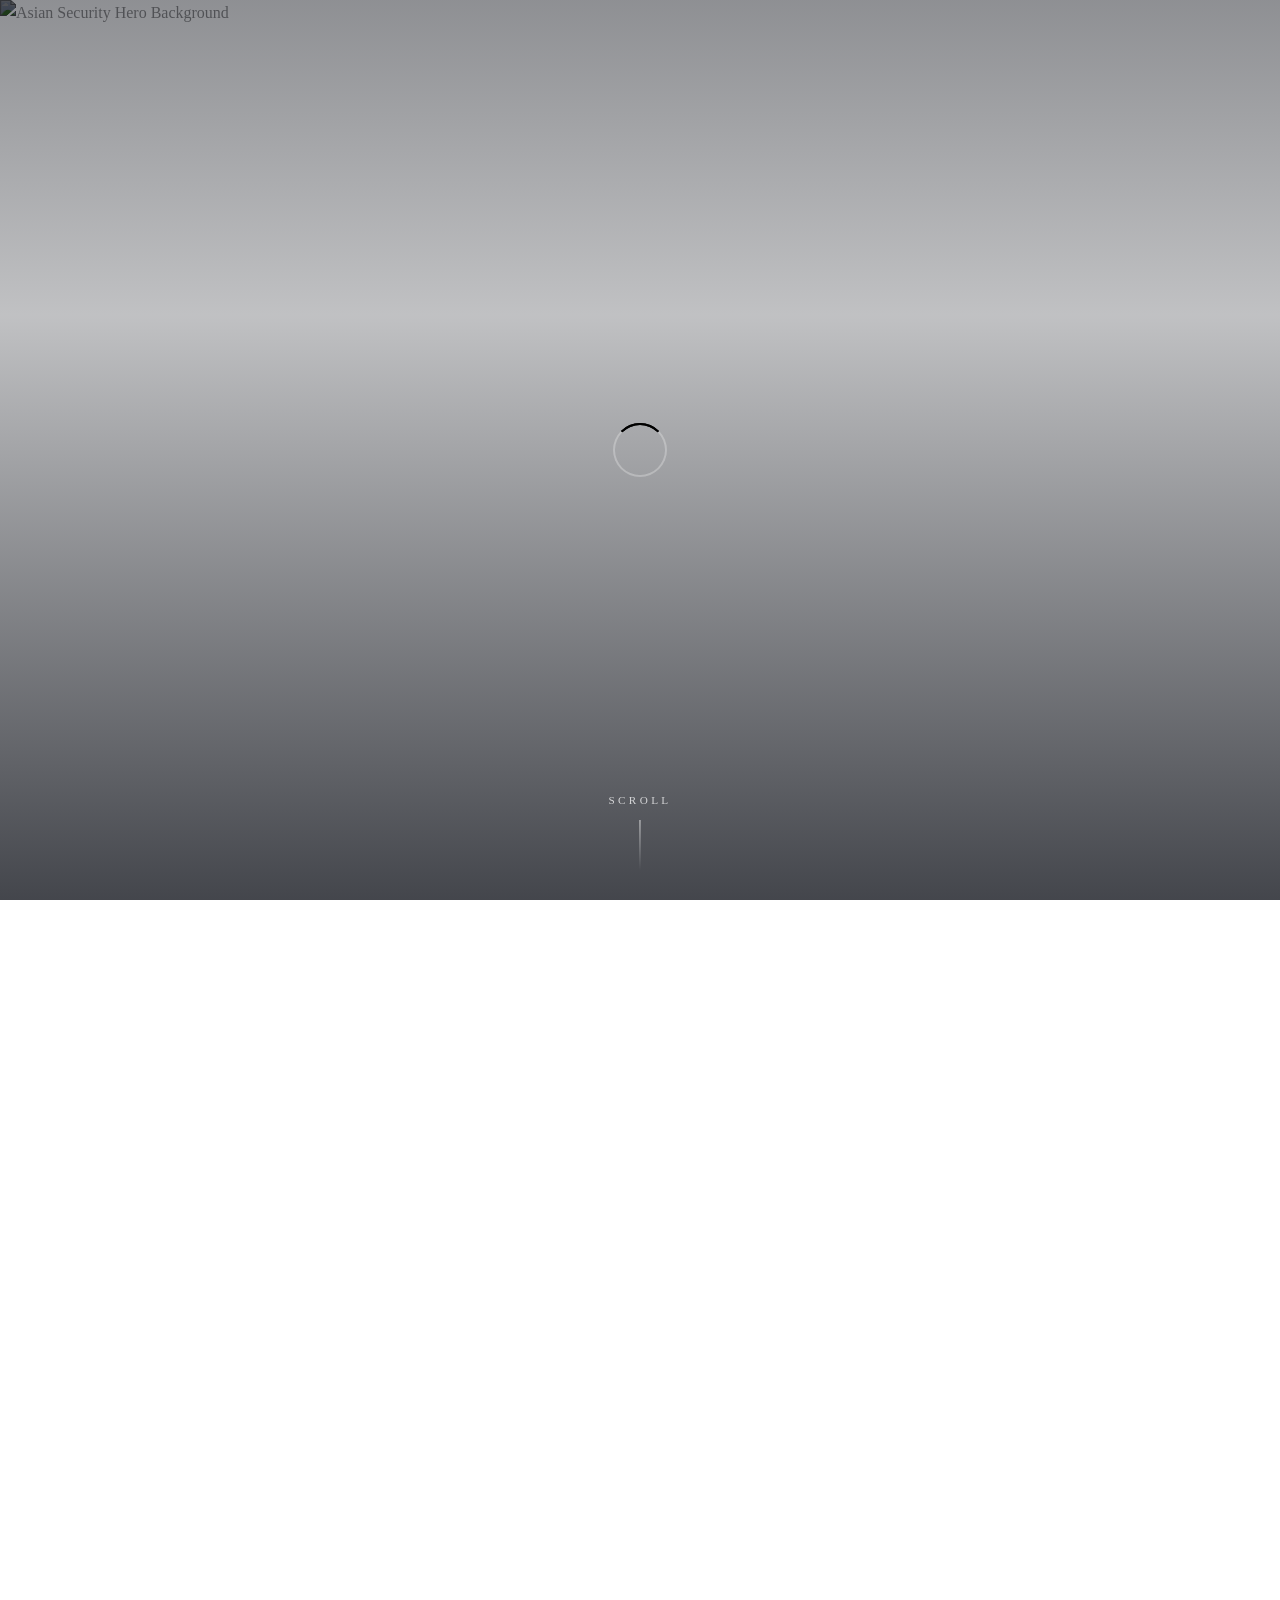
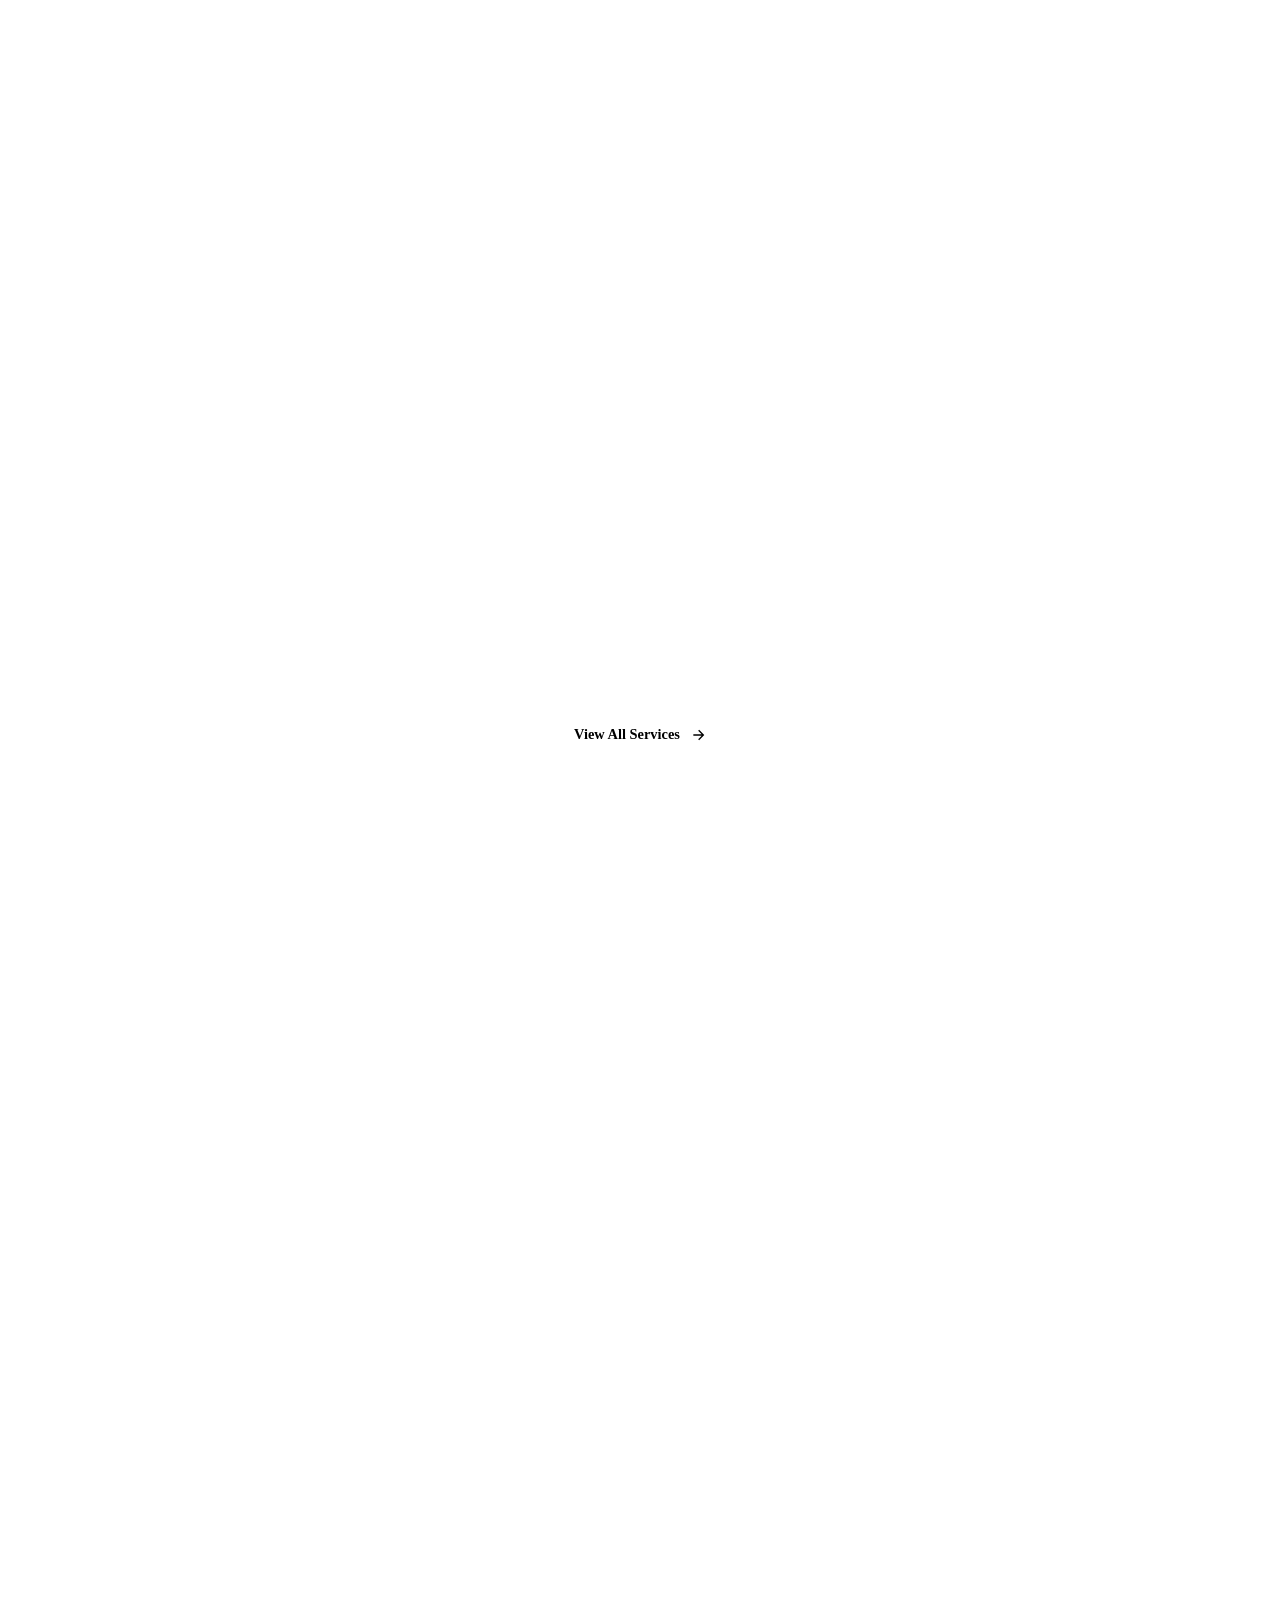
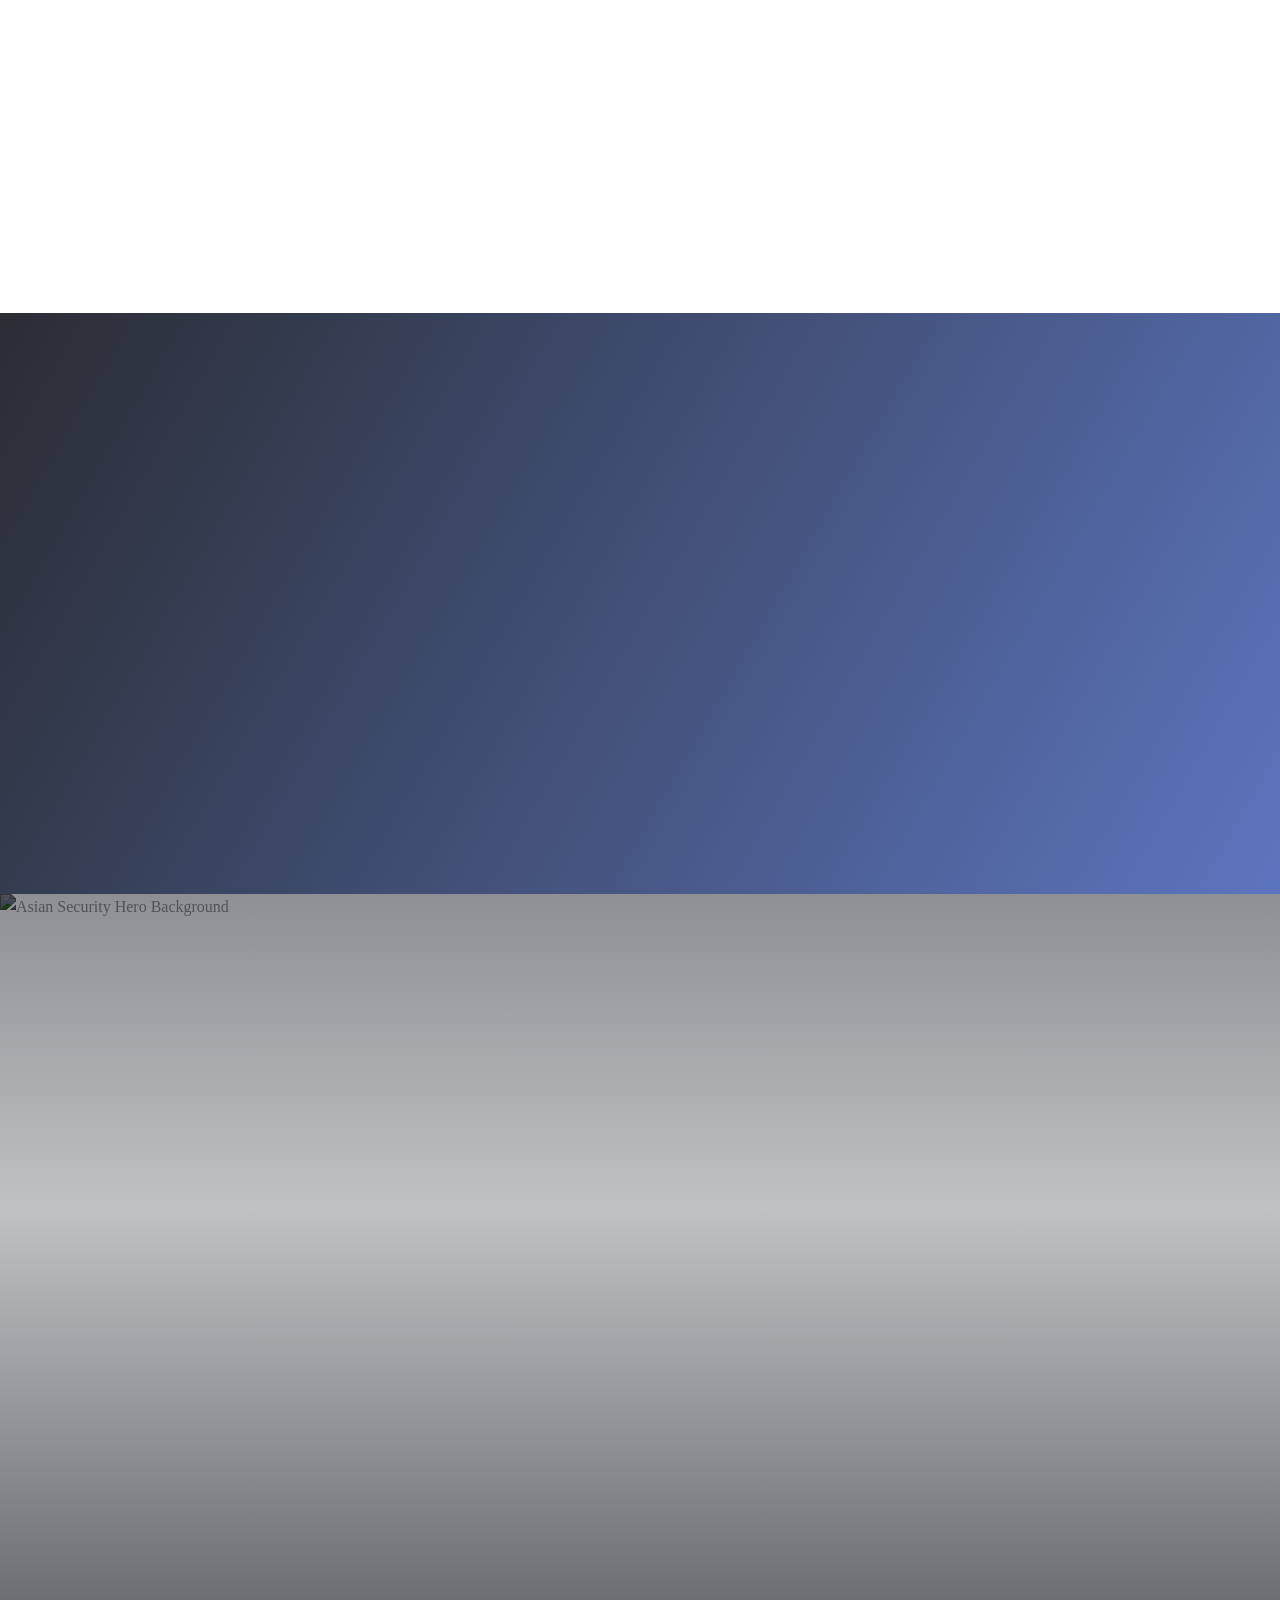
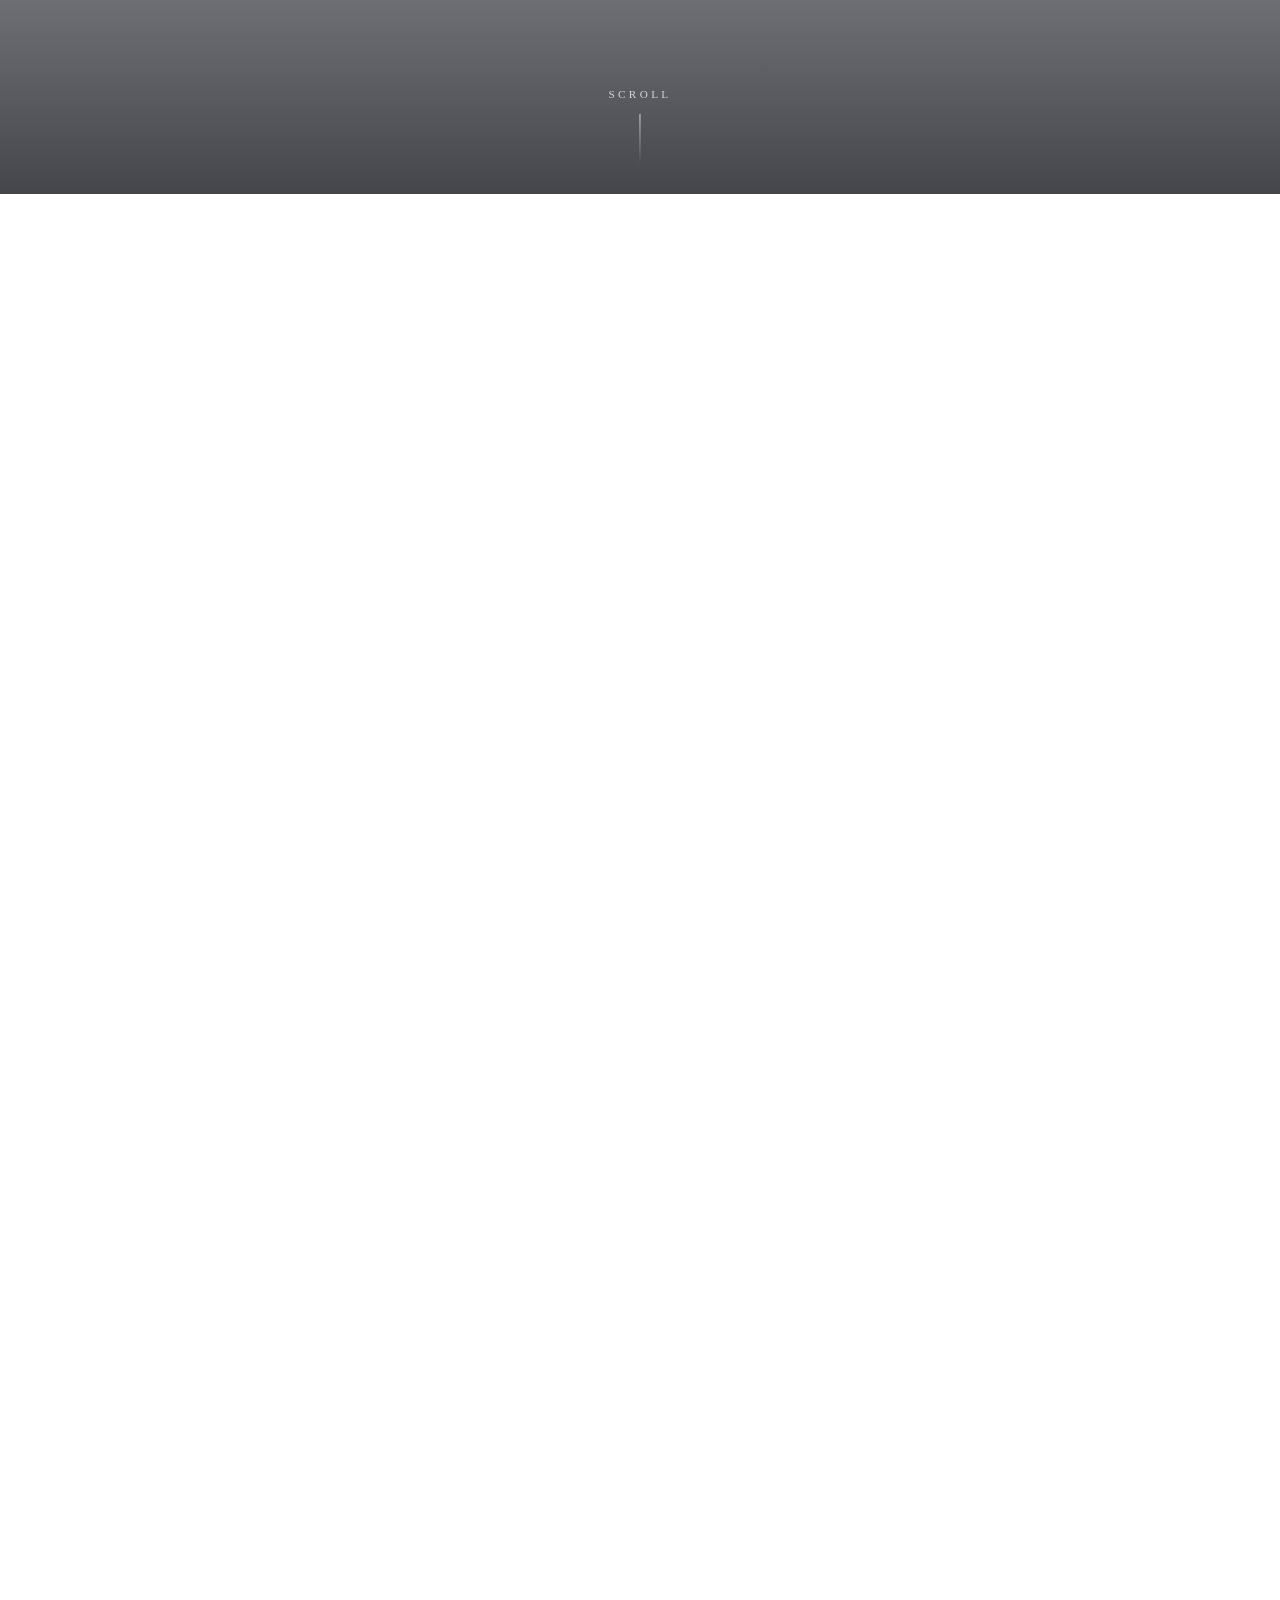
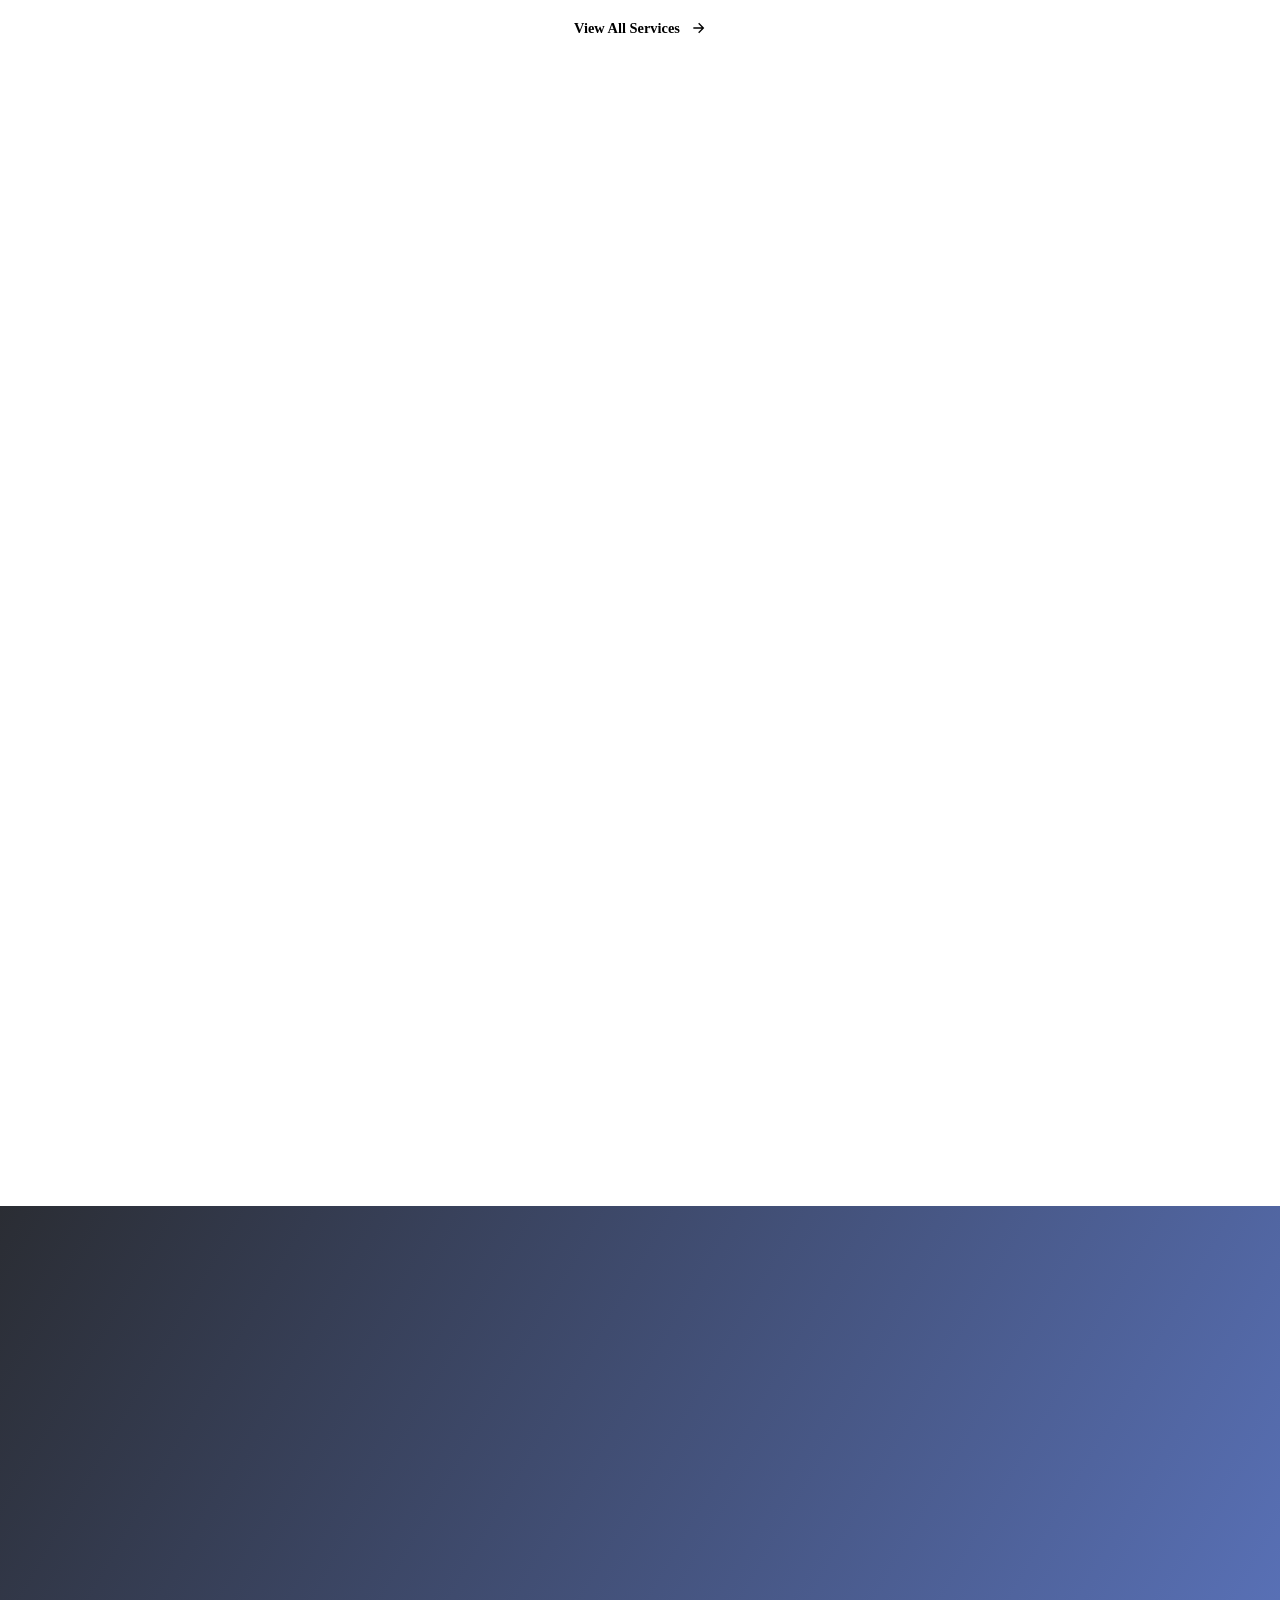
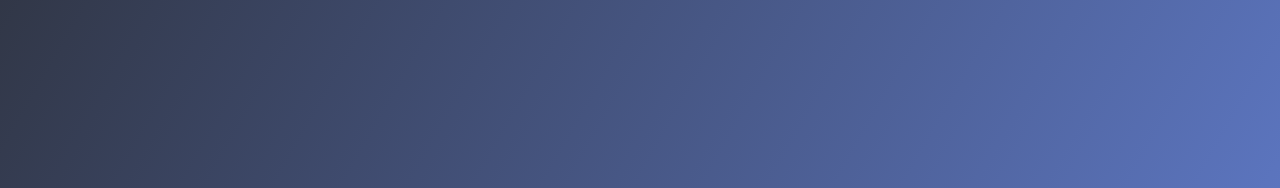
==== commit 193d277b: "resolved conflicts" ====
--- a/index.html
+++ b/index.html
@@ -159,3 +159,165 @@
 <script src="script.js"></script>
 </body>
 </html>
+
+<!DOCTYPE html>
+<html lang="en">
+<head>
+<meta charset="UTF-8" />
+<meta name="viewport" content="width=device-width, initial-scale=1" />
+<title>Asian Security & Facility Services Pvt Ltd — Integrated Facility Management</title>
+<meta name="description" content="PSARA-licensed security, housekeeping, engineering and integrated facility management services. 3000+ trained professionals, 100+ clients, pan-India operations." />
+<link rel="icon" href="assets/logo.png" />
+<link rel="preconnect" href="https://fonts.googleapis.com" />
+<link rel="preconnect" href="https://fonts.gstatic.com" crossorigin />
+<link href="https://fonts.googleapis.com/css2?family=Cormorant+Garamond:ital,wght@0,400;0,500;0,600;1,400;1,500&family=Inter:wght@300;400;500;600;700&family=Manrope:wght@400;500;600&display=swap" rel="stylesheet" />
+<link rel="stylesheet" href="style.css" />
+</head>
+<body data-page="home">
+
+<div class="loader"><div class="ring"></div></div>
+
+<div id="nav-mount"></div>
+
+<!-- ====================== HERO ====================== -->
+<section class="hero">
+  <div class="hero__media">
+  <img 
+    src="https://res.cloudinary.com/dsn3p1co7/image/upload/v1779646105/ChatGPT_Image_May_24_2026_11_39_47_PM_hveek0.png" 
+    alt="Asian Security Hero Background"
+    class="hero-bg-image"
+  />
+</div>
+  <div class="container hero__content">
+    <span class="hero__eyebrow reveal">Asian Security &amp; Facility Services Pvt Ltd</span>
+    <h1 class="reveal" data-delay="1">Built on Trust.  <br/>Powered by Discipline.</h1>
+    <p class="hero__sub reveal" data-delay="2">Integrated Facility Management Solutions for Modern Businesses.</p>
+    <p class="hero__desc reveal" data-delay="3">Founded in Hyderabad in 2018, we deliver enterprise-grade security, housekeeping, technical and facility services to 100+ reputed clients with 3000+ trained professionals across India.</p>
+    <div class="hero__cta reveal" data-delay="4">
+      <a href="contact-us.html" class="btn btn--primary">Get a Quote <svg viewBox="0 0 24 24" fill="none" stroke="currentColor" stroke-width="2"><path d="M5 12h14M13 5l7 7-7 7"/></svg></a>
+      <a href="contact-us.html" class="btn btn--ghost">Contact Us</a>
+      <a href="services.html" class="btn btn--ghost">Explore Services</a>
+    </div>
+  </div>
+  <div class="hero__scroll">Scroll</div>
+</section>
+
+<!-- ====================== ABOUT PREVIEW ====================== -->
+<section class="section">
+  <div class="container split">
+    <div class="split__media reveal-left">
+      <img src="https://res.cloudinary.com/dsn3p1co7/image/upload/v1779646866/ChatGPT_Image_May_24_2026_11_52_31_PM_mm6j30.png" alt="Asian Security leadership team" />
+      <div class="split__badge">
+        <div class="num">8+</div>
+        <div class="lbl">Years building safer, smarter facilities across India</div>
+      </div>
+    </div>
+    <div class="reveal-right">
+      <span class="eyebrow">About Us</span>
+      <h2>Building Safer, Smarter &amp; Better Managed Facilities.</h2>
+      <p>Asian Security &amp; Facility Services Pvt Ltd was founded in Hyderabad in 2018 under the leadership of <strong>Mr. Shreekar Reddy</strong>. What began as a focused security venture has grown into a full-spectrum integrated facility management company serving over 100 reputed clients across India.</p>
+      <p>With 3000+ trained professionals, government skill development partnerships and a culture obsessed with discipline and detail, we partner with enterprises, hospitality groups, hospitals, institutions and government organisations to keep their people, premises and operations running flawlessly.</p>
+      <div class="mini-stats">
+        <div><strong>3000+</strong><span>Trained Professionals</span></div>
+        <div><strong>100+</strong><span>Reputed Clients</span></div>
+        <div><strong>12+</strong><span>States Covered</span></div>
+        <div><strong>24/7</strong><span>Operations Support</span></div>
+      </div>
+      <p style="margin-top:24px"><a href="about-us.html" class="btn btn--dark">Read More <svg viewBox="0 0 24 24" fill="none" stroke="currentColor" stroke-width="2"><path d="M5 12h14M13 5l7 7-7 7"/></svg></a></p>
+    </div>
+  </div>
+</section>
+
+<!-- ====================== SERVICES PREVIEW ====================== -->
+<section class="section section--soft">
+  <div class="container">
+    <div class="section__head reveal">
+      <span class="eyebrow">Our Services</span>
+      <h2>Integrated Facility Solutions Tailored For Modern Organizations</h2>
+      <p>A single, accountable partner across manned guarding, soft services and technical operations — with measurable SLAs and pan-India delivery.</p>
+    </div>
+    <div class="grid grid--4" id="services-grid"></div>
+    <div style="text-align:center; margin-top:50px">
+      <a href="services.html" class="btn btn--dark">View All Services <svg viewBox="0 0 24 24" fill="none" stroke="currentColor" stroke-width="2"><path d="M5 12h14M13 5l7 7-7 7"/></svg></a>
+    </div>
+  </div>
+</section>
+
+<!-- ====================== WHY CHOOSE US ====================== -->
+<section class="section section--dark">
+  <div class="container">
+    <div class="section__head reveal">
+      <span class="eyebrow">Why Choose Us</span>
+      <h2>Why Choose Asian Security &amp; Facility Services</h2>
+      <p>Process discipline, vetted manpower and integrated capability — engineered for the demands of modern Indian enterprises.</p>
+    </div>
+    <div class="grid grid--4" id="why-grid"></div>
+  </div>
+</section>
+
+
+<!-- ====================== CLIENTS MARQUEE — LOGO FLOW ====================== -->
+<section class="logo-marquee-section">
+  <div class="container">
+    <div class="section__head reveal">
+      <span class="eyebrow">Our Clients</span>
+      <h2>Trusted By Leading Organizations</h2>
+      <p>Serving renowned brands, institutions and government bodies across India.</p>
+    </div>
+  </div>
+
+  <!-- Row 1: Logo cards -->
+  <div class="logo-track-wrap" style="margin-bottom:0;">
+    <div class="logo-track" id="logo-row-1"></div>
+  </div>
+
+  
+
+  <div class="container">
+    <div class="client-count-badge reveal" style="flex-direction:column; gap:4px; margin-top:40px;">
+      <p style="font-size:0.9rem; color:#999; margin:0;">And many more trusted partners across India</p>
+      <div style="display:flex; align-items:center; gap:10px; justify-content:center; margin-top:8px;">
+        <span class="num" style="font-family:var(--serif); font-size:2.2rem; font-weight:600; color:var(--ink);">100+</span>
+        <p style="font-size:1rem; color:#555; margin:0; line-height:1.4;">Organizations<br/>Trust Us</p>
+      </div>
+      <a href="clients.html" class="btn btn--dark" style="margin-top:20px;">View All Clients →</a>
+    </div>
+  </div>
+</section>
+
+<!-- ====================== BLOG PREVIEW ====================== -->
+
+
+<!-- ====================== CONTACT BAND ====================== -->
+<section class="cta-band">
+  <div class="container">
+    <span class="eyebrow reveal">Let's Talk</span>
+    <h2 class="reveal">Need Professional Facility Management Solutions?</h2>
+    <p class="reveal">Backed by trained professionals and operational excellence, Asian Security &amp; Facility Services is ready to support your business requirements — from a single site to multi-state rollouts.</p>
+    <div class="cta-info reveal">
+      <div><span>Call</span><strong id="cta_phone"></strong></div>
+      <div><span>Email</span><strong id="cta_email"></strong></div>
+      <div><span>Website</span><strong id="cta_web"></strong></div>
+      <div><span>WhatsApp</span><strong id="cta_wa"></strong></div>
+    </div>
+    <div class="hero__cta reveal">
+      <a href="contact-us.html" class="btn btn--primary">Contact Us <svg viewBox="0 0 24 24" fill="none" stroke="currentColor" stroke-width="2"><path d="M5 12h14M13 5l7 7-7 7"/></svg></a>
+      <a href="contact-us.html" class="btn btn--ghost">Get a Quote</a>
+      <a href="about-us.html" class="btn btn--ghost">Read More</a>
+    </div>
+  </div>
+</section>
+
+<!-- ====================== FOOTER ====================== -->
+<div id="footer-mount"></div>
+
+
+<button class="to-top" aria-label="Back to top">
+  <svg viewBox="0 0 24 24" fill="none" stroke="currentColor" stroke-width="2"><path d="M12 19V5M5 12l7-7 7 7"/></svg>
+</button>
+
+<script src="data.js"></script>
+<script src="partials.js"></script>
+<script src="script.js"></script>
+</body>
+</html>
--- a/style.css
+++ b/style.css
@@ -1,3 +1,4 @@
+<<<<<<< HEAD
 /* =============================================================
    ASIAN SECURITY & FACILITY SERVICES — Premium Stylesheet
    ============================================================= */
@@ -1248,4 +1249,1342 @@
   border-radius:999px;
   font-size:16px;
   font-weight:600;
+}
+
+
+/* ===== MOBILE RESPONSIVE FIX ===== */
+@media (max-width: 720px){
+
+  html,
+  body{
+    width:100%;
+    max-width:100%;
+    overflow-x:hidden !important;
+  }
+
+  .container{
+    width:100%;
+    max-width:100%;
+    padding-left:18px;
+    padding-right:18px;
+    overflow-x:hidden;
+  }
+
+  .team-grid{
+    grid-template-columns:1fr !important;
+    gap:26px;
+  }
+
+  .team-card{
+    width:100%;
+    max-width:100%;
+  }
+
+  .team-card img{
+    width:100%;
+    height:auto;
+    aspect-ratio:4/4.6;
+    object-fit:cover;
+  }
+
+  .team-card__body{
+    padding:24px 26px;
+  }
+
+  .team-card h3{
+    font-size:1.55rem;
+    line-height:1.1;
+  }
+
+  .team-card .role{
+    font-size:.82rem;
+    letter-spacing:.18em;
+    line-height:1.8;
+  }
+
+  .team-card p{
+    font-size:1rem;
+    line-height:1.65;
+  }
+
+  .grid,
+  .grid--2,
+  .grid--3,
+  .grid--4,
+  .values-grid,
+  .client-grid,
+  .wcu-cards-grid,
+  .wcu-ops-grid,
+  .wcu-certs-grid,
+  .wcu-ind-grid{
+    grid-template-columns:1fr !important;
+  }
+
+  .reveal-left,
+  .reveal-right{
+    transform:translateY(30px);
+  }
+
+  .reveal-left.is-in,
+  .reveal-right.is-in{
+    transform:translateY(0);
+  }
+
+  img,
+  video,
+  iframe{
+    max-width:100%;
+  }
+=======
+/* =============================================================
+   ASIAN SECURITY & FACILITY SERVICES — Premium Stylesheet
+   ============================================================= */
+
+:root{
+  --bg:           #ffffff;
+  --bg-soft:      #f5f7fb;
+  --bg-dark:      #0a0e1a;
+  --ink:          #0d1424;
+  --ink-soft:     #4a5570;
+  --muted:        #8892a6;
+  --line:         #e6eaf2;
+  --silver:       #c9d2e0;
+  --blue:         #2f6bff;
+  --blue-soft:    #eaf0ff;
+  --blue-deep:    #163aa3;
+  --accent:       #6ea2ff;
+  --white:        #ffffff;
+  --black:        #050810;
+  --shadow-sm:    0 4px 14px rgba(13,20,36,.06);
+  --shadow-md:    0 14px 40px rgba(13,20,36,.10);
+  --shadow-lg:    0 30px 80px rgba(13,20,36,.18);
+  --radius:       18px;
+  --radius-sm:    12px;
+  --radius-lg:    28px;
+  --container:    1240px;
+  --serif:        "Cormorant Garamond", "Playfair Display", Georgia, serif;
+  --sans:         "Inter", "Manrope", "Helvetica Neue", Arial, sans-serif;
+  --ease:         cubic-bezier(.2,.7,.2,1);
+}
+
+*,*::before,*::after{ box-sizing:border-box; }
+html{ scroll-behavior:smooth; -webkit-text-size-adjust:100%; }
+body{
+  margin:0; background:var(--bg); color:var(--ink);
+  font-family:var(--sans); font-size:16px; line-height:1.6;
+  -webkit-font-smoothing:antialiased; overflow-x:hidden;
+}
+img{ max-width:100%; display:block; }
+a{ color:inherit; text-decoration:none; }
+button{ font-family:inherit; cursor:pointer; }
+
+h1,h2,h3,h4{ font-family:var(--serif); font-weight:500; letter-spacing:-.02em; color:var(--ink); margin:0 0 .4em; line-height:1.1; }
+h1{ font-size:clamp(2.4rem, 5.5vw, 4.6rem); }
+h2{ font-size:clamp(1.9rem, 3.6vw, 3rem); }
+h3{ font-size:clamp(1.2rem, 1.8vw, 1.5rem); }
+p{ margin:0 0 1em; color:var(--ink-soft); }
+.container{ width:100%; max-width:var(--container); margin:0 auto; padding:0 24px; }
+
+.eyebrow{
+  display:inline-block; font-size:.72rem; font-weight:600;
+  letter-spacing:.28em; text-transform:uppercase;
+  color:var(--blue-deep); padding:.45rem .9rem;
+  background:var(--blue-soft); border-radius:999px;
+}
+
+/* ===== Loader ===== */
+.loader{
+  position:fixed; inset:0; background:var(--bg-dark);
+  display:flex; align-items:center; justify-content:center;
+  z-index:9999; transition:opacity .6s ease, visibility .6s ease;
+}
+.loader.is-hidden{ opacity:0; visibility:hidden; }
+.loader .ring{
+  width:54px; height:54px; border:2px solid rgba(255,255,255,.15);
+  border-top-color:var(--accent); border-radius:50%;
+  animation:spin 1s linear infinite;
+}
+@keyframes spin{ to{ transform:rotate(360deg); } }
+
+/* ===== Navbar ===== */
+/* ===== Navbar ===== */
+.nav{
+  position:fixed;
+  top:0;
+  left:0;
+  right:0;
+  z-index:80;
+  transition:background .35s var(--ease), box-shadow .35s var(--ease), padding .35s var(--ease);
+  padding:18px 0;
+}
+
+.nav__inner{
+  display:flex;
+  align-items:center;
+  justify-content:space-between;
+  gap:24px;
+}
+
+.nav__logo{
+  display:flex;
+  align-items:center;
+  gap:12px;
+}
+
+.nav__logo img{
+  height:46px;
+  width:auto;
+  filter:drop-shadow(0 4px 14px rgba(0,0,0,.25));
+}
+
+.nav__logo span{
+  font-family:var(--serif);
+  font-size:1.05rem;
+  font-weight:500;
+  line-height:1.1;
+  color:var(--white);
+  transition:color .3s;
+}
+
+.nav__logo small{
+  display:block;
+  font-family:var(--serif);
+  font-size:1.05rem;
+  font-weight:500;
+  line-height:1.1;
+  color:#000;
+  margin-top:0;
+  letter-spacing:0;
+  text-transform:none;
+  transition:color .3s;
+}
+.nav__links{
+  display:flex;
+  gap:34px;
+  list-style:none;
+  margin:0;
+  padding:0;
+}
+
+
+.nav__links a{ font-size:.92rem; font-weight:500; color:rgba(255,255,255,.9); position:relative; padding:6px 0; transition:color .3s; }
+.nav__links a::after{ content:""; position:absolute; left:0; right:0; bottom:-2px; height:1px; background:currentColor; transform:scaleX(0); transform-origin:right; transition:transform .35s var(--ease); }
+.nav__links a:hover::after, .nav__links a.is-active::after{ transform:scaleX(1); transform-origin:left; }
+.nav__cta{ display:inline-flex; align-items:center; gap:8px; padding:10px 20px; border-radius:999px; background:var(--white); color:var(--ink); font-weight:600; font-size:.85rem; transition:transform .3s var(--ease), box-shadow .3s var(--ease); }
+.nav__cta:hover{ transform:translateY(-2px); box-shadow:var(--shadow-md); }
+.nav__burger{ display:none; width:42px; height:42px; border:1px solid rgba(255,255,255,.3); border-radius:10px; background:transparent; align-items:center; justify-content:center; }
+.nav__burger span{ display:block; width:18px; height:1.5px; background:#fff; position:relative; }
+.nav__burger span::before,.nav__burger span::after{ content:""; position:absolute; left:0; right:0; height:1.5px; background:#fff; }
+.nav__burger span::before{ top:-6px; } .nav__burger span::after{ top:6px; }
+
+.nav.is-solid{ background:rgba(255,255,255,.85); backdrop-filter:saturate(180%) blur(18px); box-shadow:0 1px 0 var(--line); padding:12px 0; }
+.nav.is-solid .nav__logo span,
+.nav.is-solid .nav__links a{ color:var(--ink); }
+.nav.is-solid .nav__logo small{
+  color:#000;
+}
+.nav.is-solid .nav__cta{ background:var(--ink); color:var(--white); }
+.nav.is-solid .nav__burger{ border-color:var(--line); }
+.nav.is-solid .nav__burger span,
+.nav.is-solid .nav__burger span::before,
+.nav.is-solid .nav__burger span::after{ background:var(--ink); }
+/* Force solid look on inner pages */
+.nav--inner{ background:rgba(255,255,255,.92); backdrop-filter:saturate(180%) blur(18px); box-shadow:0 1px 0 var(--line); padding:14px 0; }
+.nav--inner .nav__logo span{ color:var(--ink); }
+.nav--inner .nav__logo small{
+  color:#000;
+}
+.nav--inner .nav__links a{ color:var(--ink); }
+.nav--inner .nav__cta{ background:var(--ink); color:var(--white); }
+
+/* ===== Hero ===== */
+.hero{ position:relative; min-height:100vh; color:#fff; overflow:hidden; display:flex; align-items:center; }
+.hero__media{ position:absolute; inset:0; z-index:0; }
+.hero__media video,.hero__media img{ width:100%; height:100%; object-fit:cover; }
+.hero__media::after{
+  content:"";
+  position:absolute;
+  inset:0;
+  background:
+    linear-gradient(
+      180deg,
+      rgba(5,8,16,.45) 0%,
+      rgba(5,8,16,.25) 35%,
+      rgba(5,8,16,.75) 100%
+    );
+}
+.hero__content{ position:relative; z-index:2; padding:160px 0 120px; max-width:920px; }
+.hero__eyebrow{ display:inline-flex; align-items:center; gap:10px; padding:.55rem 1rem; border:1px solid rgba(255,255,255,.25); border-radius:999px; font-size:.7rem; letter-spacing:.28em; text-transform:uppercase; backdrop-filter:blur(6px); background:rgba(255,255,255,.06); }
+.hero__eyebrow::before{ content:""; width:8px; height:8px; border-radius:50%; background:var(--accent); box-shadow:0 0 0 4px rgba(110,162,255,.25); }
+.hero h1{ color:#fff; margin-top:24px; font-size:clamp(2.6rem, 6vw, 5.2rem); }
+.hero__sub{ font-family:var(--serif); font-style:italic; font-size:clamp(1.05rem,1.6vw,1.35rem); color:rgba(255,255,255,.85); max-width:680px; }
+.hero__desc{ max-width:620px; color:rgba(255,255,255,.78); }
+.hero__cta{ display:flex; gap:14px; flex-wrap:wrap; margin-top:30px; }
+.hero__scroll{ position:absolute; left:50%; bottom:30px; transform:translateX(-50%); z-index:3; color:rgba(255,255,255,.75); font-size:.7rem; letter-spacing:.3em; text-transform:uppercase; display:flex; flex-direction:column; align-items:center; gap:10px; }
+.hero__scroll::after{ content:""; width:1px; height:50px; background:linear-gradient(180deg, rgba(255,255,255,.8), transparent); animation:scrollDown 2s var(--ease) infinite; }
+@keyframes scrollDown{ 0%{ transform:scaleY(0); transform-origin:top;} 50%{ transform:scaleY(1); transform-origin:top;} 51%{ transform-origin:bottom;} 100%{ transform:scaleY(0); transform-origin:bottom;} }
+
+/* ===== Buttons ===== */
+.btn{ display:inline-flex; align-items:center; gap:10px; padding:14px 26px; border-radius:999px; font-weight:600; font-size:.9rem; border:1px solid transparent; transition:transform .3s var(--ease), background .3s, color .3s, box-shadow .3s; }
+.btn svg{ width:16px; height:16px; transition:transform .3s var(--ease); }
+.btn:hover svg{ transform:translateX(4px); }
+.btn--primary{ background:var(--white); color:var(--ink); }
+.btn--primary:hover{ transform:translateY(-2px); box-shadow:var(--shadow-md); }
+.btn--ghost{ background:rgba(255,255,255,.08); border-color:rgba(255,255,255,.4); color:#fff; backdrop-filter:blur(8px); }
+.btn--ghost:hover{ background:rgba(255,255,255,.18); transform:translateY(-2px); }
+.btn--dark{ background:var(--ink); color:var(--white); }
+.btn--dark:hover{ background:var(--blue-deep); transform:translateY(-2px); }
+.btn--outline{ border-color:var(--ink); color:var(--ink); }
+.btn--outline:hover{ background:var(--ink); color:var(--white); }
+
+/* ===== Section base ===== */
+section{ position:relative; }
+.section{ padding:120px 0; }
+.section--tight{ padding:90px 0; }
+.section--dark{ background:var(--bg-dark); color:rgba(255,255,255,.85); }
+.section--dark h2,.section--dark h3{ color:#fff; }
+.section--dark .eyebrow{ background:rgba(255,255,255,.08); color:var(--accent); }
+.section--soft{ background:var(--bg-soft); }
+.section__head{ max-width:760px; margin:0 auto 60px; text-align:center; }
+.section__head--left{ text-align:left; margin-left:0; }
+.section__head p{ font-size:1.05rem; }
+
+/* ===== About preview (split) ===== */
+.split{ display:grid; grid-template-columns:1fr 1.05fr; gap:80px; align-items:center; }
+.split__media{ position:relative; aspect-ratio:4/5; border-radius:var(--radius-lg); overflow:hidden; box-shadow:var(--shadow-lg); }
+.split__media img{ width:100%; height:100%; object-fit:cover; transition:transform 1.4s var(--ease); }
+.split__media:hover img{ transform:scale(1.05); }
+.split__media::after{ content:""; position:absolute; inset:0; background:linear-gradient(180deg, transparent 60%, rgba(0,0,0,.35)); }
+.split__badge{
+  position:absolute; left: 20px; bottom:40px; background:#fff; padding:22px 26px; border-radius:18px;
+  box-shadow:var(--shadow-lg); display:flex; align-items:center; gap:16px; max-width:280px;
+}
+.split__badge .num{ font-family:var(--serif); font-size:2.4rem; color:var(--blue-deep); line-height:1; }
+.split__badge .lbl{ font-size:.78rem; color:var(--ink-soft); letter-spacing:.05em; }
+.mini-stats{ display:grid; grid-template-columns:repeat(2,1fr); gap:20px; margin-top:30px; }
+.mini-stats div{ padding:18px 20px; border:1px solid var(--line); border-radius:14px; }
+.mini-stats strong{ display:block; font-family:var(--serif); font-size:1.8rem; color:var(--blue-deep); }
+.mini-stats span{ font-size:.78rem; letter-spacing:.05em; color:var(--muted); text-transform:uppercase; }
+
+/* ===== Service cards ===== */
+.grid{ display:grid; gap:28px; }
+.grid--4{ grid-template-columns:repeat(4,1fr); }
+.grid--3{ grid-template-columns:repeat(3,1fr); }
+.grid--2{ grid-template-columns:repeat(2,1fr); }
+
+.svc-card{
+  position:relative; border-radius:var(--radius); overflow:hidden; background:#fff;
+  border:1px solid var(--line); transition:transform .5s var(--ease), box-shadow .5s var(--ease);
+}
+.svc-card__img{ position:relative; aspect-ratio:4/3; overflow:hidden; }
+.svc-card__img img{ width:100%; height:100%; object-fit:cover; transition:transform 1s var(--ease); }
+.svc-card:hover .svc-card__img img{ transform:scale(1.08); }
+.svc-card__img::after{ content:""; position:absolute; inset:0; background:linear-gradient(180deg, transparent 50%, rgba(5,8,16,.7)); }
+.svc-card__icon{
+  position:absolute; top:18px; left:18px; width:46px; height:46px; border-radius:14px;
+  background:rgba(255,255,255,.92); backdrop-filter:blur(6px); display:flex; align-items:center; justify-content:center;
+  color:var(--blue-deep); box-shadow:var(--shadow-sm);
+}
+.svc-card__icon svg{ width:22px; height:22px; }
+.svc-card__body{ padding:24px 26px 28px; }
+.svc-card h3{ font-size:1.25rem; margin-bottom:.4em; }
+.svc-card p{ font-size:.94rem; color:var(--ink-soft); margin:0 0 14px; }
+.svc-card .arrow{ display:inline-flex; align-items:center; gap:8px; font-size:.82rem; font-weight:600; letter-spacing:.05em; color:var(--blue-deep); }
+.svc-card:hover{ transform:translateY(-6px); box-shadow:var(--shadow-lg); }
+
+/* ===== Why choose (glass cards on dark) ===== */
+.wc-card{
+  padding:30px 28px; border-radius:20px;
+  background:linear-gradient(160deg, rgba(255,255,255,.08), rgba(255,255,255,.02));
+  border:1px solid rgba(255,255,255,.10); backdrop-filter:blur(10px);
+  transition:transform .4s var(--ease), background .4s;
+}
+.wc-card:hover{ transform:translateY(-6px); background:linear-gradient(160deg, rgba(255,255,255,.12), rgba(255,255,255,.04)); }
+.wc-card .num{ font-family:var(--serif); font-size:2.6rem; color:#fff; line-height:1; }
+.wc-card h3{ font-size:1.05rem; margin:14px 0 8px; color:#fff; font-family:var(--sans); font-weight:600; letter-spacing:-.01em; }
+.wc-card p{ color:rgba(255,255,255,.65); font-size:.9rem; margin:0; }
+
+/* ===== Clients marquee ===== */
+.marquee{ overflow:hidden; mask-image:linear-gradient(90deg, transparent, #000 8%, #000 92%, transparent); }
+.marquee__track{ display:flex; gap:80px; width:max-content; animation:marquee 45s linear infinite; }
+.marquee__item{
+  font-family:var(--serif); font-size:1.5rem; color:var(--ink); white-space:nowrap; padding:18px 30px;
+  border:1px solid var(--line); border-radius:14px; background:#fff; opacity:.55; transition:opacity .4s, color .4s, border-color .4s;
+}
+.marquee__item:hover{ opacity:1; color:var(--blue-deep); border-color:var(--blue); }
+@keyframes marquee{ to{ transform:translateX(-50%); } }
+.marquee + .marquee{ margin-top:24px; }
+.marquee--reverse .marquee__track{ animation-direction:reverse; animation-duration:55s; }
+
+/* ===== Blog cards ===== */
+.blog-card{ background:#fff; border:1px solid var(--line); border-radius:var(--radius); overflow:hidden; transition:transform .5s var(--ease), box-shadow .5s var(--ease); }
+.blog-card__img{ aspect-ratio:16/10; overflow:hidden; }
+.blog-card__img img{ width:100%; height:100%; object-fit:cover; transition:transform 1s var(--ease); }
+.blog-card:hover{ transform:translateY(-6px); box-shadow:var(--shadow-lg); }
+.blog-card:hover .blog-card__img img{ transform:scale(1.08); }
+.blog-card__body{ padding:26px; }
+.blog-card .date{ font-size:.72rem; letter-spacing:.2em; text-transform:uppercase; color:var(--muted); }
+.blog-card h3{ font-size:1.2rem; margin:10px 0 10px; }
+.blog-card .arrow{ color:var(--blue-deep); font-weight:600; font-size:.82rem; letter-spacing:.05em; }
+
+/* ===== Contact preview ===== */
+.cta-band{
+  position:relative; overflow:hidden; border-radius:0;
+  background:url("https://images.unsplash.com/photo-1497366811353-6870744d04b2?auto=format&fit=crop&w=2000&q=80") center/cover no-repeat;
+  color:#fff;
+}
+.cta-band::after{ content:""; position:absolute; inset:0; background:linear-gradient(120deg, rgba(5,8,16,.85), rgba(22,58,163,.7)); }
+.cta-band .container{ position:relative; z-index:2; padding:120px 24px; }
+.cta-band h2{ color:#fff; max-width:780px; }
+.cta-band p{ color:rgba(255,255,255,.8); max-width:680px; font-size:1.05rem; }
+.cta-info{ display:flex; flex-wrap:wrap; gap:30px; margin:30px 0; }
+.cta-info div{ display:flex; flex-direction:column; gap:4px; }
+.cta-info span{ font-size:.7rem; letter-spacing:.22em; text-transform:uppercase; color:rgba(255,255,255,.6); }
+.cta-info strong{ font-family:var(--serif); font-weight:500; font-size:1.15rem; color:#fff; }
+
+/* ===== Footer ===== */
+.footer{ background:#06090f; color:rgba(255,255,255,.7); padding:80px 0 30px; }
+.footer h4{ color:#fff; font-family:var(--sans); font-size:.85rem; letter-spacing:.22em; text-transform:uppercase; margin-bottom:20px; font-weight:600; }
+.footer__grid{ display:grid; grid-template-columns:1.4fr 1fr 1fr 1.2fr; gap:50px; }
+.footer p,.footer li,.footer a{ font-size:.9rem; color:rgba(255,255,255,.6); }
+.footer ul{ list-style:none; padding:0; margin:0; }
+.footer li{ margin-bottom:10px; }
+.footer a:hover{ color:#fff; }
+.footer__brand{ display:flex; gap:14px; align-items:center; margin-bottom:18px; }
+.footer__brand img{ height:50px; }
+.footer__brand strong{ font-family:var(--serif); font-size:1.15rem; color:#fff; font-weight:500; }
+.newsletter{ display:flex; gap:8px; margin-top:12px; }
+.newsletter input{ flex:1; padding:12px 14px; border-radius:10px; border:1px solid rgba(255,255,255,.12); background:rgba(255,255,255,.04); color:#fff; font-family:inherit; }
+.newsletter button{ padding:12px 18px; border-radius:10px; border:0; background:#fff; color:var(--ink); font-weight:600; }
+.footer__bottom{ margin-top:60px; padding-top:24px; border-top:1px solid rgba(255,255,255,.08); display:flex; justify-content:space-between; flex-wrap:wrap; gap:16px; font-size:.8rem; }
+.socials{ display:flex; gap:10px; margin-top:14px; }
+.socials a{ width:38px; height:38px; border-radius:50%; border:1px solid rgba(255,255,255,.15); display:inline-flex; align-items:center; justify-content:center; transition:background .3s, border-color .3s; }
+.socials a:hover{ background:#fff; color:var(--ink); border-color:#fff; }
+.socials svg{ width:16px; height:16px; }
+.to-top{
+  position:fixed; right:24px; bottom:24px; width:48px; height:48px; border-radius:50%;
+  background:var(--ink); color:#fff; border:0; display:flex; align-items:center; justify-content:center;
+  box-shadow:var(--shadow-md); opacity:0; transform:translateY(16px); transition:.3s; z-index:60;
+}
+.to-top.is-visible{ opacity:1; transform:translateY(0); }
+.to-top svg{ width:18px; height:18px; }
+
+.wa-fab{
+  position:fixed; left:24px; bottom:24px; width:56px; height:56px; border-radius:50%;
+  background:#25D366; color:#fff; display:flex; align-items:center; justify-content:center;
+  box-shadow:var(--shadow-md); z-index:60; transition:transform .3s;
+}
+.wa-fab:hover{ transform:scale(1.08); }
+.wa-fab svg{ width:26px; height:26px; }
+
+/* ===== Inner page hero ===== */
+.page-hero{
+  position:relative; padding:170px 0 90px; color:#fff; overflow:hidden;
+  background:linear-gradient(120deg, #0a0e1a 0%, #163aa3 100%);
+}
+.page-hero::before{
+  content:""; position:absolute; inset:0; opacity:.25;
+  background:url("https://images.unsplash.com/photo-1497366754035-f200968a6e72?auto=format&fit=crop&w=2000&q=80") center/cover no-repeat;
+  mix-blend-mode:luminosity;
+}
+.page-hero .container{ position:relative; z-index:2; }
+.page-hero .crumbs{ font-size:.75rem; letter-spacing:.22em; text-transform:uppercase; color:rgba(255,255,255,.6); }
+.page-hero h1{ color:#fff; margin:12px 0 14px; }
+.page-hero p{ color:rgba(255,255,255,.78); max-width:680px; font-size:1.05rem; }
+
+/* ===== About long ===== */
+.values-grid{ display:grid; grid-template-columns:repeat(3,1fr); gap:24px; }
+.value{ padding:30px; border:1px solid var(--line); border-radius:18px; background:#fff; transition:.4s; }
+.value:hover{ transform:translateY(-4px); box-shadow:var(--shadow-md); border-color:transparent; }
+.value h3{ font-family:var(--sans); font-size:1rem; font-weight:600; letter-spacing:.04em; text-transform:uppercase; color:var(--blue-deep); }
+.value p{ margin:0; font-size:.95rem; }
+
+.timeline{ position:relative; padding:20px 0; }
+.timeline::before{ content:""; position:absolute; left:120px; top:0; bottom:0; width:1px; background:var(--line); }
+.tl-item{ display:grid; grid-template-columns:140px 1fr; gap:30px; padding:18px 0; position:relative; }
+.tl-item::before{ content:""; position:absolute; left:115px; top:24px; width:11px; height:11px; background:var(--blue); border-radius:50%; box-shadow:0 0 0 5px rgba(47,107,255,.15); }
+.tl-item .yr{ font-family:var(--serif); font-size:1.6rem; color:var(--blue-deep); }
+.tl-item p{ margin:0; padding-left:30px; }
+
+.team-grid{
+  display:grid;
+  grid-template-columns:repeat(4,1fr);
+  gap:22px;
+  align-items:start;
+}
+.team-card{ background:#fff; border:1px solid var(--line); border-radius:var(--radius); overflow:hidden; transition:.4s; }
+.team-card img{ aspect-ratio:4/5; width:100%; object-fit:cover; }
+.team-card__body{ padding:22px 24px; }
+.team-card h3{ font-size:1.15rem; margin-bottom:4px; }
+.team-card .role{ font-size:.78rem; letter-spacing:.16em; text-transform:uppercase; color:var(--blue-deep); }
+.team-card p{ font-size:.92rem; margin:12px 0 0; }
+.team-card:hover{ transform:translateY(-6px); box-shadow:var(--shadow-md); }
+
+/* ===== Industries cards ===== */
+.ind-card{ position:relative; aspect-ratio:4/5; border-radius:var(--radius); overflow:hidden; }
+.ind-card img{ width:100%; height:100%; object-fit:cover; transition:transform 1.1s var(--ease); }
+.ind-card::after{ content:""; position:absolute; inset:0; background:linear-gradient(180deg, transparent 30%, rgba(5,8,16,.85)); }
+.ind-card h3{ position:absolute; left:24px; right:24px; bottom:22px; color:#fff; font-size:1.2rem; margin:0; z-index:2; }
+.ind-card:hover img{ transform:scale(1.08); }
+
+/* ===== Clients page ===== */
+.client-grid{ display:grid; grid-template-columns:repeat(4,1fr); gap:18px; }
+.client-tile{ padding:34px 22px; border:1px solid var(--line); border-radius:14px; background:#fff; text-align:center; font-family:var(--serif); color:var(--ink); font-size:1.15rem; transition:.3s; }
+.client-tile:hover{ transform:translateY(-4px); border-color:var(--blue); color:var(--blue-deep); box-shadow:var(--shadow-sm); }
+
+/* ===== Gallery ===== */
+.gal-filters{ display:flex; flex-wrap:wrap; gap:10px; justify-content:center; margin-bottom:36px; }
+.gal-filters button{ padding:10px 20px; border-radius:999px; border:1px solid var(--line); background:#fff; font-size:.82rem; font-weight:500; color:var(--ink-soft); transition:.3s; }
+.gal-filters button.is-active,.gal-filters button:hover{ background:var(--ink); color:#fff; border-color:var(--ink); }
+.masonry{ columns:3; column-gap:18px; }
+.masonry figure{ break-inside:avoid; margin:0 0 18px; border-radius:14px; overflow:hidden; cursor:zoom-in; position:relative; }
+.masonry img{ width:100%; transition:transform 1s var(--ease); }
+.masonry figure:hover img{ transform:scale(1.06); }
+.lightbox{ position:fixed; inset:0; background:rgba(5,8,16,.92); display:none; align-items:center; justify-content:center; z-index:200; padding:30px; }
+.lightbox.is-open{ display:flex; }
+.lightbox img{ max-width:90vw; max-height:90vh; border-radius:10px; }
+.lightbox button{ position:absolute; top:24px; right:24px; width:42px; height:42px; border-radius:50%; background:#fff; border:0; font-size:1.4rem; }
+
+/* ===== Contact page ===== */
+.contact-grid{ display:grid; grid-template-columns:1.1fr 1fr; gap:60px; }
+.contact-form{ display:grid; gap:14px; }
+.contact-form label{ font-size:.78rem; letter-spacing:.12em; text-transform:uppercase; color:var(--muted); }
+.contact-form input,.contact-form textarea{ width:100%; padding:14px 16px; border-radius:12px; border:1px solid var(--line); font-family:inherit; font-size:.95rem; color:var(--ink); background:#fff; transition:border-color .3s; }
+.contact-form input:focus,.contact-form textarea:focus{ outline:none; border-color:var(--blue); }
+.contact-form textarea{ min-height:140px; resize:vertical; }
+.contact-info{ display:grid; gap:18px; }
+.contact-info .row{ padding:22px 24px; background:#fff; border:1px solid var(--line); border-radius:14px; }
+.contact-info .row span{ font-size:.72rem; letter-spacing:.22em; text-transform:uppercase; color:var(--muted); }
+.contact-info .row strong{ display:block; font-family:var(--serif); font-size:1.2rem; margin-top:6px; color:var(--ink); }
+.map{ margin-top:30px; border-radius:18px; overflow:hidden; border:1px solid var(--line); }
+.map iframe{ width:100%; height:380px; border:0; display:block; }
+
+/* ===== Reveal animations ===== */
+.reveal{ opacity:0; transform:translateY(30px); transition:opacity .9s var(--ease), transform .9s var(--ease); }
+.reveal.is-in{ opacity:1; transform:translateY(0); }
+.reveal-left{ opacity:0; transform:translateX(-40px); transition:.9s var(--ease); }
+.reveal-left.is-in{ opacity:1; transform:translateX(0); }
+.reveal-right{ opacity:0; transform:translateX(40px); transition:.9s var(--ease); }
+.reveal-right.is-in{ opacity:1; transform:translateX(0); }
+.reveal-zoom{ opacity:0; transform:scale(.94); transition:.9s var(--ease); }
+.reveal-zoom.is-in{ opacity:1; transform:scale(1); }
+[data-delay="1"]{ transition-delay:.08s; }
+[data-delay="2"]{ transition-delay:.16s; }
+[data-delay="3"]{ transition-delay:.24s; }
+[data-delay="4"]{ transition-delay:.32s; }
+
+/* ===== Responsive ===== */
+@media (max-width: 1024px){
+  .grid--4{ grid-template-columns:repeat(2,1fr); }
+  .grid--3{ grid-template-columns:repeat(2,1fr); }
+  .split{ grid-template-columns:1fr; gap:50px; }
+  .footer__grid{ grid-template-columns:1fr 1fr; gap:40px; }
+  .team-grid{ grid-template-columns:repeat(2,1fr); }
+  .values-grid{ grid-template-columns:repeat(2,1fr); }
+  .client-grid{ grid-template-columns:repeat(3,1fr); }
+  .masonry{ columns:2; }
+  .contact-grid{ grid-template-columns:1fr; }
+}
+@media (max-width: 720px){
+  .section{ padding:80px 0; }
+  .grid--4,.grid--3,.grid--2{ grid-template-columns:1fr; }
+  .nav__links,.nav__cta{ display:none; }
+  .nav__burger{ display:inline-flex; }
+  .nav__links.is-open{
+    display:flex; position:absolute; top:100%; left:16px; right:16px;
+    flex-direction:column; gap:8px; background:#fff; padding:18px; border-radius:14px;
+    box-shadow:var(--shadow-lg); margin-top:8px;
+  }
+  .nav__links.is-open a{ color:var(--ink); padding:10px 6px; border-bottom:1px solid var(--line); }
+  .footer__grid{ grid-template-columns:1fr; }
+  .team-grid,.values-grid,.client-grid{ grid-template-columns:1fr 1fr; }
+  .timeline::before{ left:50px; }
+  .tl-item{ grid-template-columns:80px 1fr; gap:14px; }
+  .tl-item::before{ left:45px; }
+  .tl-item p{ padding-left:14px; }
+  .masonry{ columns:1; }
+  .split__badge{ left:16px; right:16px; max-width:none; bottom:16px; }
+  .hero__content{ padding:140px 0 120px; }
+}
+.hero__media {
+  position: absolute;
+  inset: 0;
+  overflow: hidden;
+  z-index: -1;
+}
+
+.hero-bg-image {
+  width: 100%;
+  height: 100%;
+  object-fit: cover;
+  object-position: center;
+  filter: brightness(0.55);
+}
+
+
+.hero__media img,
+.hero__media video {
+  object-position: center top;
+}
+
+.hero__content {
+  padding-top: 190px;
+}
+
+@media (max-width: 1024px) {
+  .hero__media img,
+  .hero__media video {
+    object-position: 35% top;
+  }
+}
+
+@media (max-width: 720px) {
+  .hero__media img,
+  .hero__media video {
+    object-position: 28% top;
+  }
+
+  .hero__content {
+    padding-top: 130px;
+  }
+}
+
+
+/* =============================================================
+   WHY CHOOSE US PAGE — Add these styles to the BOTTOM of style.css
+   ============================================================= */
+
+/* ===== WCU Hero ===== */
+.wcu-hero {
+  position: relative;
+  min-height: 88vh;
+  display: flex;
+  align-items: center;
+  overflow: hidden;
+  padding: 0;
+  background: none;
+}
+.wcu-hero__bg {
+  position: absolute;
+  inset: 0;
+  z-index: 0;
+}
+.wcu-hero__bg img {
+  width: 100%;
+  height: 100%;
+  object-fit: cover;
+  object-position: center;
+  transform: scale(1.04);
+  animation: wcuHeroPan 18s ease-in-out infinite alternate;
+}
+@keyframes wcuHeroPan {
+  from { transform: scale(1.04) translateX(0); }
+  to   { transform: scale(1.04) translateX(-2%); }
+}
+.wcu-hero__overlay {
+  position: absolute;
+  inset: 0;
+  background: linear-gradient(
+    135deg,
+    rgba(5,8,16,.82) 0%,
+    rgba(10,22,60,.74) 50%,
+    rgba(5,8,16,.68) 100%
+  );
+}
+.wcu-hero__content {
+  position: relative;
+  z-index: 2;
+  padding-top: 160px;
+  padding-bottom: 100px;
+  max-width: 960px;
+  color: #fff;
+}
+.wcu-crumbs {
+  color: rgba(255,255,255,.6) !important;
+}
+.wcu-hero__sub {
+  font-family: var(--serif);
+  font-style: italic;
+  font-size: clamp(1.05rem, 1.6vw, 1.3rem);
+  color: rgba(255,255,255,.82);
+  max-width: 680px;
+  margin: 18px 0 24px;
+}
+.wcu-hero__pills {
+  display: flex;
+  flex-wrap: wrap;
+  gap: 10px;
+  margin-bottom: 32px;
+}
+.wcu-pill {
+  display: inline-flex;
+  align-items: center;
+  padding: 7px 16px;
+  border-radius: 999px;
+  border: 1px solid rgba(255,255,255,.28);
+  background: rgba(255,255,255,.08);
+  backdrop-filter: blur(8px);
+  font-size: .75rem;
+  font-weight: 600;
+  letter-spacing: .1em;
+  text-transform: uppercase;
+  color: rgba(255,255,255,.9);
+  transition: background .3s, border-color .3s;
+}
+.wcu-pill:hover {
+  background: rgba(255,255,255,.16);
+  border-color: rgba(255,255,255,.5);
+}
+
+/* ===== Trust Stats ===== */
+.wcu-stats-section {
+  background: var(--bg-dark);
+  padding: 70px 0;
+}
+.wcu-stats-grid {
+  display: grid;
+  grid-template-columns: repeat(5, 1fr);
+  gap: 2px;
+  background: rgba(255,255,255,.07);
+  border-radius: var(--radius);
+  overflow: hidden;
+}
+.wcu-stat {
+  padding: 48px 28px;
+  background: var(--bg-dark);
+  text-align: center;
+  position: relative;
+  transition: background .35s;
+}
+.wcu-stat:hover {
+  background: rgba(47,107,255,.1);
+}
+.wcu-stat + .wcu-stat::before {
+  content: "";
+  position: absolute;
+  left: 0;
+  top: 20%;
+  bottom: 20%;
+  width: 1px;
+  background: rgba(255,255,255,.1);
+}
+.wcu-stat__num {
+  font-family: var(--serif);
+  font-size: clamp(2rem, 3.5vw, 3rem);
+  color: var(--accent);
+  font-weight: 500;
+  line-height: 1;
+  margin-bottom: 10px;
+  display: flex;
+  align-items: baseline;
+  justify-content: center;
+  gap: 2px;
+}
+.wcu-stat__suf {
+  font-size: .65em;
+  color: var(--accent);
+}
+.wcu-stat__year {
+  font-size: 1em;
+}
+.wcu-stat__label {
+  font-weight: 600;
+  font-size: .95rem;
+  color: #fff;
+  margin-bottom: 6px;
+}
+.wcu-stat__sub {
+  font-size: .78rem;
+  color: rgba(255,255,255,.45);
+  line-height: 1.4;
+}
+
+/* ===== Why Choose Cards ===== */
+.wcu-cards-grid {
+  display: grid;
+  grid-template-columns: repeat(4, 1fr);
+  gap: 22px;
+  margin-top: 54px;
+}
+.wcu-card {
+  background: #fff;
+  border: 1px solid var(--line);
+  border-radius: var(--radius);
+  padding: 34px 28px 28px;
+  position: relative;
+  overflow: hidden;
+  transition: transform .4s var(--ease), box-shadow .4s var(--ease), border-color .4s;
+  display: flex;
+  flex-direction: column;
+  gap: 12px;
+}
+.wcu-card::before {
+  content: "";
+  position: absolute;
+  top: 0; left: 0; right: 0;
+  height: 3px;
+  background: linear-gradient(90deg, var(--blue-deep), var(--accent));
+  transform: scaleX(0);
+  transform-origin: left;
+  transition: transform .4s var(--ease);
+}
+.wcu-card:hover {
+  transform: translateY(-8px);
+  box-shadow: var(--shadow-lg);
+  border-color: var(--blue-soft);
+}
+.wcu-card:hover::before {
+  transform: scaleX(1);
+}
+.wcu-card__icon {
+  width: 54px;
+  height: 54px;
+  border-radius: 14px;
+  background: var(--blue-soft);
+  display: flex;
+  align-items: center;
+  justify-content: center;
+  flex-shrink: 0;
+  transition: background .35s;
+}
+.wcu-card__icon svg {
+  width: 26px;
+  height: 26px;
+  stroke: var(--blue-deep);
+  transition: stroke .35s;
+}
+.wcu-card:hover .wcu-card__icon {
+  background: var(--blue-deep);
+}
+.wcu-card:hover .wcu-card__icon svg {
+  stroke: #fff;
+}
+.wcu-card__badge {
+  display: inline-block;
+  font-size: .68rem;
+  font-weight: 700;
+  letter-spacing: .2em;
+  text-transform: uppercase;
+  color: var(--blue-deep);
+  background: var(--blue-soft);
+  border-radius: 999px;
+  padding: .3rem .75rem;
+  width: fit-content;
+}
+.wcu-card h3 {
+  font-size: 1.12rem;
+  margin: 0;
+  color: var(--ink);
+}
+.wcu-card p {
+  font-size: .91rem;
+  color: var(--ink-soft);
+  line-height: 1.6;
+  margin: 0;
+  flex: 1;
+}
+.wcu-card__list {
+  list-style: none;
+  padding: 0;
+  margin: 6px 0 0;
+  display: flex;
+  flex-direction: column;
+  gap: 6px;
+}
+.wcu-card__list li {
+  font-size: .82rem;
+  color: var(--ink-soft);
+  padding-left: 18px;
+  position: relative;
+  line-height: 1.4;
+}
+.wcu-card__list li::before {
+  content: "→";
+  position: absolute;
+  left: 0;
+  color: var(--blue);
+  font-size: .75rem;
+  top: 1px;
+}
+
+/* ===== Operational Excellence Grid ===== */
+.wcu-ops-grid {
+  display: grid;
+  grid-template-columns: repeat(3, 1fr);
+  gap: 24px;
+  margin-top: 54px;
+}
+.wcu-ops-card {
+  background: rgba(255,255,255,.04);
+  border: 1px solid rgba(255,255,255,.09);
+  border-radius: var(--radius);
+  overflow: hidden;
+  transition: transform .4s var(--ease), box-shadow .4s var(--ease), background .35s;
+  position: relative;
+}
+.wcu-ops-card:hover {
+  transform: translateY(-6px);
+  background: rgba(255,255,255,.07);
+  box-shadow: 0 20px 60px rgba(0,0,0,.35);
+}
+.wcu-ops-card__num {
+  position: absolute;
+  top: 16px;
+  left: 20px;
+  font-family: var(--serif);
+  font-size: 2.4rem;
+  color: rgba(255,255,255,.07);
+  font-weight: 500;
+  line-height: 1;
+  z-index: 0;
+  pointer-events: none;
+}
+.wcu-ops-card__img {
+  aspect-ratio: 16/9;
+  overflow: hidden;
+}
+.wcu-ops-card__img img {
+  width: 100%;
+  height: 100%;
+  object-fit: cover;
+  transition: transform 1.1s var(--ease);
+  filter: brightness(.75) saturate(.85);
+}
+.wcu-ops-card:hover .wcu-ops-card__img img {
+  transform: scale(1.07);
+  filter: brightness(.85) saturate(1);
+}
+.wcu-ops-card h3 {
+  color: #fff;
+  font-size: 1.1rem;
+  margin: 0 0 8px;
+  padding: 20px 22px 0;
+}
+.wcu-ops-card p {
+  color: rgba(255,255,255,.55);
+  font-size: .88rem;
+  padding: 0 22px 22px;
+  margin: 0;
+  line-height: 1.6;
+}
+
+/* ===== Certifications ===== */
+.wcu-certs-section {
+  background: var(--bg-soft);
+}
+.wcu-certs-grid {
+  display: grid;
+  grid-template-columns: repeat(4, 1fr);
+  gap: 18px;
+  margin-top: 48px;
+}
+.wcu-cert {
+  background: #fff;
+  border: 1px solid var(--line);
+  border-radius: var(--radius-sm);
+  padding: 30px 22px;
+  text-align: center;
+  transition: transform .35s var(--ease), box-shadow .35s var(--ease), border-color .35s;
+}
+.wcu-cert:hover {
+  transform: translateY(-5px);
+  box-shadow: var(--shadow-md);
+  border-color: var(--blue);
+}
+.wcu-cert__icon {
+  font-size: 2rem;
+  margin-bottom: 12px;
+  line-height: 1;
+}
+.wcu-cert__title {
+  font-family: var(--serif);
+  font-size: 1.05rem;
+  font-weight: 500;
+  color: var(--ink);
+  margin-bottom: 6px;
+}
+.wcu-cert__sub {
+  font-size: .78rem;
+  color: var(--muted);
+  line-height: 1.4;
+}
+
+/* ===== Industries Grid (WCU page) ===== */
+.wcu-ind-grid {
+  display: grid;
+  grid-template-columns: repeat(4, 1fr);
+  gap: 18px;
+  margin-top: 48px;
+}
+.wcu-ind-card {
+  background: #fff;
+  border: 1px solid var(--line);
+  border-radius: var(--radius-sm);
+  padding: 28px 22px;
+  transition: transform .35s var(--ease), box-shadow .35s, border-color .35s;
+  position: relative;
+  overflow: hidden;
+}
+.wcu-ind-card::after {
+  content: "";
+  position: absolute;
+  bottom: 0; left: 0; right: 0;
+  height: 2px;
+  background: linear-gradient(90deg, var(--blue-deep), var(--accent));
+  transform: scaleX(0);
+  transform-origin: left;
+  transition: transform .4s var(--ease);
+}
+.wcu-ind-card:hover {
+  transform: translateY(-6px);
+  box-shadow: var(--shadow-md);
+  border-color: var(--blue-soft);
+}
+.wcu-ind-card:hover::after {
+  transform: scaleX(1);
+}
+.wcu-ind-card__icon {
+  font-size: 2rem;
+  margin-bottom: 14px;
+  line-height: 1;
+}
+.wcu-ind-card h4 {
+  font-family: var(--serif);
+  font-size: 1.05rem;
+  font-weight: 500;
+  color: var(--ink);
+  margin: 0 0 8px;
+  letter-spacing: -.01em;
+}
+.wcu-ind-card p {
+  font-size: .83rem;
+  color: var(--ink-soft);
+  margin: 0;
+  line-height: 1.55;
+}
+
+/* ===== Quotes ===== */
+.wcu-quote__stars {
+  color: #f59e0b;
+  font-size: 1rem;
+  letter-spacing: .06em;
+  margin-bottom: 16px;
+}
+
+/* ===== Responsive — WCU Page ===== */
+@media (max-width: 1100px) {
+  .wcu-cards-grid { grid-template-columns: repeat(2, 1fr); }
+  .wcu-stats-grid { grid-template-columns: repeat(3, 1fr); }
+  .wcu-ops-grid   { grid-template-columns: repeat(2, 1fr); }
+  .wcu-certs-grid { grid-template-columns: repeat(3, 1fr); }
+  .wcu-ind-grid   { grid-template-columns: repeat(2, 1fr); }
+}
+@media (max-width: 720px) {
+  .wcu-hero { min-height: 100svh; }
+  .wcu-hero__content { padding-top: 130px; padding-bottom: 80px; }
+  .wcu-hero__sub { font-size: 1rem; }
+  .wcu-stats-grid { grid-template-columns: repeat(2, 1fr); }
+  .wcu-stat + .wcu-stat::before { display: none; }
+  .wcu-cards-grid { grid-template-columns: 1fr; }
+  .wcu-ops-grid   { grid-template-columns: 1fr; }
+  .wcu-certs-grid { grid-template-columns: repeat(2, 1fr); }
+  .wcu-ind-grid   { grid-template-columns: repeat(2, 1fr); }
+}
+@media (max-width: 440px) {
+  .wcu-stats-grid { grid-template-columns: 1fr 1fr; }
+  .wcu-certs-grid { grid-template-columns: 1fr 1fr; }
+  .wcu-ind-grid   { grid-template-columns: 1fr; }
+}
+
+
+
+
+
+
+/* ===== LOGO MARQUEE — HOME PAGE ===== */
+.logo-marquee-section {
+  padding: 80px 0 60px;
+  background: var(--bg, #fff);
+  overflow: hidden;
+}
+.logo-marquee-section .section__head {
+  text-align: center;
+  margin-bottom: 48px;
+}
+
+.logo-track-wrap {
+  position: relative;
+  overflow: hidden;
+  width: 100%;
+}
+
+/* Fade edges */
+.logo-track-wrap::before,
+.logo-track-wrap::after {
+  content: "";
+  position: absolute;
+  top: 0; bottom: 0;
+  width: 120px;
+  z-index: 2;
+  pointer-events: none;
+}
+.logo-track-wrap::before { left: 0;  background: linear-gradient(to right, var(--bg, #fff) 0%, transparent 100%); }
+.logo-track-wrap::after  { right: 0; background: linear-gradient(to left,  var(--bg, #fff) 0%, transparent 100%); }
+
+.logo-track {
+  display: flex;
+  align-items: center;
+  gap: 0;
+  width: max-content;
+  animation: logoScroll 40s linear infinite;
+}
+.logo-track--reverse {
+  animation-direction: reverse;
+  animation-duration: 48s;
+}
+
+.logo-track:hover { animation-play-state: paused; }
+
+@keyframes logoScroll {
+  from { transform: translateX(0); }
+  to   { transform: translateX(-50%); }
+}
+
+.logo-card {
+  flex: 0 0 auto;
+  display: flex;
+  flex-direction: column;
+  align-items: center;
+  justify-content: center;
+  width: 180px;
+  height: 100px;
+  margin: 0 16px;
+  background: #fff;
+  border: 1.5px solid rgba(0,0,0,0.08);
+  border-radius: 16px;
+  padding: 16px 20px;
+  gap: 8px;
+  box-shadow: 0 2px 12px rgba(0,0,0,0.05);
+  transition: box-shadow 0.25s, transform 0.25s, border-color 0.25s;
+  cursor: default;
+}
+.logo-card:hover {
+  box-shadow: 0 8px 32px rgba(0,0,0,0.12);
+  transform: translateY(-3px);
+  border-color: rgba(0,0,60,0.18);
+}
+.logo-card img {
+  width: 100%;
+  max-height: 52px;
+  object-fit: contain;
+  filter: grayscale(30%);
+  transition: filter 0.25s;
+}
+.logo-card:hover img { filter: grayscale(0%); }
+.logo-card span {
+  font-size: 0.65rem;
+  font-weight: 600;
+  color: #888;
+  text-align: center;
+  letter-spacing: 0.04em;
+  text-transform: uppercase;
+  line-height: 1.2;
+  max-width: 140px;
+  white-space: nowrap;
+  overflow: hidden;
+  text-overflow: ellipsis;
+}
+
+/* Text pill for non-logo clients in second row */
+.client-pill-card {
+  flex: 0 0 auto;
+  display: flex;
+  align-items: center;
+  justify-content: center;
+  height: 56px;
+  margin: 0 12px;
+  padding: 0 24px;
+  background: #f5f6fa;
+  border: 1.5px solid rgba(0,0,60,0.08);
+  border-radius: 100px;
+  font-size: 0.82rem;
+  font-weight: 600;
+  color: #2a2a4a;
+  white-space: nowrap;
+  letter-spacing: 0.01em;
+  transition: background 0.2s, border-color 0.2s, transform 0.2s;
+  cursor: default;
+}
+.client-pill-card:hover {
+  background: #e8eaf8;
+  border-color: rgba(0,0,120,0.2);
+  transform: translateY(-2px);
+}
+
+.logo-marquee-rows { display: flex; flex-direction: column; gap: 20px; }
+
+/* Row 2 — text pills */
+.logo-track--pills { gap: 0; }
+
+/* Total count badge */
+.client-count-badge {
+  display: flex;
+  align-items: center;
+  justify-content: center;
+  gap: 10px;
+  margin-top: 40px;
+  text-align: center;
+}
+.client-count-badge .num {
+  font-family: var(--serif, serif);
+  font-size: 2rem;
+  font-weight: 600;
+  color: var(--ink, #111);
+}
+.client-count-badge p {
+  font-size: 0.9rem;
+  color: #777;
+  margin: 0;
+}
+
+.logo-card span {
+  display: none;
+}
+
+.logo-card {
+  height: 95px;
+}
+
+.logo-card img {
+  height: 52px;
+  width: auto;
+  max-width: 150px;
+  object-fit: contain;
+}
+
+
+
+
+
+/* CLIENT PAGE LOGO FLOW */
+
+.client-logo-section{
+  padding-bottom:40px;
+}
+
+.client-logo-section .section__head{
+  text-align:center;
+  margin-bottom:45px;
+}
+
+.logo-track-wrap{
+  position:relative;
+  overflow:hidden;
+  width:100%;
+}
+
+.logo-track{
+  display:flex;
+  align-items:center;
+  width:max-content;
+  animation:logoScroll 55s linear infinite;
+}
+
+.logo-track:hover{
+  animation-play-state:paused;
+}
+
+@keyframes logoScroll{
+  from{
+    transform:translateX(0);
+  }
+
+  to{
+    transform:translateX(-50%);
+  }
+}
+
+.logo-card{
+  flex:0 0 auto;
+  width:200px;
+  height:100px;
+  margin:0 14px;
+  background:#fff;
+  border:1px solid rgba(0,0,0,0.06);
+  border-radius:18px;
+  display:flex;
+  align-items:center;
+  justify-content:center;
+  padding:20px;
+  box-shadow:0 4px 20px rgba(0,0,0,0.04);
+}
+
+.logo-card img{
+  height:48px;
+  width:auto;
+  max-width:140px;
+  object-fit:contain;
+  display:block;
+}
+
+.logo-card span{
+  display:none !important;
+}
+
+
+
+/* CONTACT FORM FIX */
+
+.contact-form{
+  display:flex;
+  flex-direction:column;
+  gap:24px;
+}
+
+.contact-form div{
+  display:flex;
+  flex-direction:column;
+}
+
+.contact-form label{
+  font-size:13px;
+  font-weight:600;
+  letter-spacing:2px;
+  text-transform:uppercase;
+  margin-bottom:10px;
+  color:#8a94a6;
+}
+
+.contact-form input,
+.contact-form select{
+  width:100%;
+  height:60px;
+  padding:0 20px;
+  border:1px solid #d9dee8;
+  border-radius:16px;
+  background:#fff;
+  font-size:16px;
+  outline:none;
+  transition:0.3s;
+}
+
+.contact-form input:focus,
+.contact-form select:focus{
+  border-color:#0b1736;
+  box-shadow:0 0 0 4px rgba(11,23,54,0.08);
+}
+
+.contact-form select{
+  appearance:none;
+  cursor:pointer;
+}
+
+.contact-form button{
+  margin-top:10px;
+  min-width:220px;
+  height:60px;
+  border-radius:999px;
+  font-size:16px;
+  font-weight:600;
+>>>>>>> 5eb174d44868e123be3966dfe3bf7c791ad69d6d
 }
--- a/style.css
+++ b/style.css
@@ -1,3 +1,4 @@
+<<<<<<< HEAD
 /* =============================================================
    ASIAN SECURITY & FACILITY SERVICES — Premium Stylesheet
    ============================================================= */
@@ -1248,4 +1249,1342 @@
   border-radius:999px;
   font-size:16px;
   font-weight:600;
+}
+
+
+/* ===== MOBILE RESPONSIVE FIX ===== */
+@media (max-width: 720px){
+
+  html,
+  body{
+    width:100%;
+    max-width:100%;
+    overflow-x:hidden !important;
+  }
+
+  .container{
+    width:100%;
+    max-width:100%;
+    padding-left:18px;
+    padding-right:18px;
+    overflow-x:hidden;
+  }
+
+  .team-grid{
+    grid-template-columns:1fr !important;
+    gap:26px;
+  }
+
+  .team-card{
+    width:100%;
+    max-width:100%;
+  }
+
+  .team-card img{
+    width:100%;
+    height:auto;
+    aspect-ratio:4/4.6;
+    object-fit:cover;
+  }
+
+  .team-card__body{
+    padding:24px 26px;
+  }
+
+  .team-card h3{
+    font-size:1.55rem;
+    line-height:1.1;
+  }
+
+  .team-card .role{
+    font-size:.82rem;
+    letter-spacing:.18em;
+    line-height:1.8;
+  }
+
+  .team-card p{
+    font-size:1rem;
+    line-height:1.65;
+  }
+
+  .grid,
+  .grid--2,
+  .grid--3,
+  .grid--4,
+  .values-grid,
+  .client-grid,
+  .wcu-cards-grid,
+  .wcu-ops-grid,
+  .wcu-certs-grid,
+  .wcu-ind-grid{
+    grid-template-columns:1fr !important;
+  }
+
+  .reveal-left,
+  .reveal-right{
+    transform:translateY(30px);
+  }
+
+  .reveal-left.is-in,
+  .reveal-right.is-in{
+    transform:translateY(0);
+  }
+
+  img,
+  video,
+  iframe{
+    max-width:100%;
+  }
+=======
+/* =============================================================
+   ASIAN SECURITY & FACILITY SERVICES — Premium Stylesheet
+   ============================================================= */
+
+:root{
+  --bg:           #ffffff;
+  --bg-soft:      #f5f7fb;
+  --bg-dark:      #0a0e1a;
+  --ink:          #0d1424;
+  --ink-soft:     #4a5570;
+  --muted:        #8892a6;
+  --line:         #e6eaf2;
+  --silver:       #c9d2e0;
+  --blue:         #2f6bff;
+  --blue-soft:    #eaf0ff;
+  --blue-deep:    #163aa3;
+  --accent:       #6ea2ff;
+  --white:        #ffffff;
+  --black:        #050810;
+  --shadow-sm:    0 4px 14px rgba(13,20,36,.06);
+  --shadow-md:    0 14px 40px rgba(13,20,36,.10);
+  --shadow-lg:    0 30px 80px rgba(13,20,36,.18);
+  --radius:       18px;
+  --radius-sm:    12px;
+  --radius-lg:    28px;
+  --container:    1240px;
+  --serif:        "Cormorant Garamond", "Playfair Display", Georgia, serif;
+  --sans:         "Inter", "Manrope", "Helvetica Neue", Arial, sans-serif;
+  --ease:         cubic-bezier(.2,.7,.2,1);
+}
+
+*,*::before,*::after{ box-sizing:border-box; }
+html{ scroll-behavior:smooth; -webkit-text-size-adjust:100%; }
+body{
+  margin:0; background:var(--bg); color:var(--ink);
+  font-family:var(--sans); font-size:16px; line-height:1.6;
+  -webkit-font-smoothing:antialiased; overflow-x:hidden;
+}
+img{ max-width:100%; display:block; }
+a{ color:inherit; text-decoration:none; }
+button{ font-family:inherit; cursor:pointer; }
+
+h1,h2,h3,h4{ font-family:var(--serif); font-weight:500; letter-spacing:-.02em; color:var(--ink); margin:0 0 .4em; line-height:1.1; }
+h1{ font-size:clamp(2.4rem, 5.5vw, 4.6rem); }
+h2{ font-size:clamp(1.9rem, 3.6vw, 3rem); }
+h3{ font-size:clamp(1.2rem, 1.8vw, 1.5rem); }
+p{ margin:0 0 1em; color:var(--ink-soft); }
+.container{ width:100%; max-width:var(--container); margin:0 auto; padding:0 24px; }
+
+.eyebrow{
+  display:inline-block; font-size:.72rem; font-weight:600;
+  letter-spacing:.28em; text-transform:uppercase;
+  color:var(--blue-deep); padding:.45rem .9rem;
+  background:var(--blue-soft); border-radius:999px;
+}
+
+/* ===== Loader ===== */
+.loader{
+  position:fixed; inset:0; background:var(--bg-dark);
+  display:flex; align-items:center; justify-content:center;
+  z-index:9999; transition:opacity .6s ease, visibility .6s ease;
+}
+.loader.is-hidden{ opacity:0; visibility:hidden; }
+.loader .ring{
+  width:54px; height:54px; border:2px solid rgba(255,255,255,.15);
+  border-top-color:var(--accent); border-radius:50%;
+  animation:spin 1s linear infinite;
+}
+@keyframes spin{ to{ transform:rotate(360deg); } }
+
+/* ===== Navbar ===== */
+/* ===== Navbar ===== */
+.nav{
+  position:fixed;
+  top:0;
+  left:0;
+  right:0;
+  z-index:80;
+  transition:background .35s var(--ease), box-shadow .35s var(--ease), padding .35s var(--ease);
+  padding:18px 0;
+}
+
+.nav__inner{
+  display:flex;
+  align-items:center;
+  justify-content:space-between;
+  gap:24px;
+}
+
+.nav__logo{
+  display:flex;
+  align-items:center;
+  gap:12px;
+}
+
+.nav__logo img{
+  height:46px;
+  width:auto;
+  filter:drop-shadow(0 4px 14px rgba(0,0,0,.25));
+}
+
+.nav__logo span{
+  font-family:var(--serif);
+  font-size:1.05rem;
+  font-weight:500;
+  line-height:1.1;
+  color:var(--white);
+  transition:color .3s;
+}
+
+.nav__logo small{
+  display:block;
+  font-family:var(--serif);
+  font-size:1.05rem;
+  font-weight:500;
+  line-height:1.1;
+  color:#000;
+  margin-top:0;
+  letter-spacing:0;
+  text-transform:none;
+  transition:color .3s;
+}
+.nav__links{
+  display:flex;
+  gap:34px;
+  list-style:none;
+  margin:0;
+  padding:0;
+}
+
+
+.nav__links a{ font-size:.92rem; font-weight:500; color:rgba(255,255,255,.9); position:relative; padding:6px 0; transition:color .3s; }
+.nav__links a::after{ content:""; position:absolute; left:0; right:0; bottom:-2px; height:1px; background:currentColor; transform:scaleX(0); transform-origin:right; transition:transform .35s var(--ease); }
+.nav__links a:hover::after, .nav__links a.is-active::after{ transform:scaleX(1); transform-origin:left; }
+.nav__cta{ display:inline-flex; align-items:center; gap:8px; padding:10px 20px; border-radius:999px; background:var(--white); color:var(--ink); font-weight:600; font-size:.85rem; transition:transform .3s var(--ease), box-shadow .3s var(--ease); }
+.nav__cta:hover{ transform:translateY(-2px); box-shadow:var(--shadow-md); }
+.nav__burger{ display:none; width:42px; height:42px; border:1px solid rgba(255,255,255,.3); border-radius:10px; background:transparent; align-items:center; justify-content:center; }
+.nav__burger span{ display:block; width:18px; height:1.5px; background:#fff; position:relative; }
+.nav__burger span::before,.nav__burger span::after{ content:""; position:absolute; left:0; right:0; height:1.5px; background:#fff; }
+.nav__burger span::before{ top:-6px; } .nav__burger span::after{ top:6px; }
+
+.nav.is-solid{ background:rgba(255,255,255,.85); backdrop-filter:saturate(180%) blur(18px); box-shadow:0 1px 0 var(--line); padding:12px 0; }
+.nav.is-solid .nav__logo span,
+.nav.is-solid .nav__links a{ color:var(--ink); }
+.nav.is-solid .nav__logo small{
+  color:#000;
+}
+.nav.is-solid .nav__cta{ background:var(--ink); color:var(--white); }
+.nav.is-solid .nav__burger{ border-color:var(--line); }
+.nav.is-solid .nav__burger span,
+.nav.is-solid .nav__burger span::before,
+.nav.is-solid .nav__burger span::after{ background:var(--ink); }
+/* Force solid look on inner pages */
+.nav--inner{ background:rgba(255,255,255,.92); backdrop-filter:saturate(180%) blur(18px); box-shadow:0 1px 0 var(--line); padding:14px 0; }
+.nav--inner .nav__logo span{ color:var(--ink); }
+.nav--inner .nav__logo small{
+  color:#000;
+}
+.nav--inner .nav__links a{ color:var(--ink); }
+.nav--inner .nav__cta{ background:var(--ink); color:var(--white); }
+
+/* ===== Hero ===== */
+.hero{ position:relative; min-height:100vh; color:#fff; overflow:hidden; display:flex; align-items:center; }
+.hero__media{ position:absolute; inset:0; z-index:0; }
+.hero__media video,.hero__media img{ width:100%; height:100%; object-fit:cover; }
+.hero__media::after{
+  content:"";
+  position:absolute;
+  inset:0;
+  background:
+    linear-gradient(
+      180deg,
+      rgba(5,8,16,.45) 0%,
+      rgba(5,8,16,.25) 35%,
+      rgba(5,8,16,.75) 100%
+    );
+}
+.hero__content{ position:relative; z-index:2; padding:160px 0 120px; max-width:920px; }
+.hero__eyebrow{ display:inline-flex; align-items:center; gap:10px; padding:.55rem 1rem; border:1px solid rgba(255,255,255,.25); border-radius:999px; font-size:.7rem; letter-spacing:.28em; text-transform:uppercase; backdrop-filter:blur(6px); background:rgba(255,255,255,.06); }
+.hero__eyebrow::before{ content:""; width:8px; height:8px; border-radius:50%; background:var(--accent); box-shadow:0 0 0 4px rgba(110,162,255,.25); }
+.hero h1{ color:#fff; margin-top:24px; font-size:clamp(2.6rem, 6vw, 5.2rem); }
+.hero__sub{ font-family:var(--serif); font-style:italic; font-size:clamp(1.05rem,1.6vw,1.35rem); color:rgba(255,255,255,.85); max-width:680px; }
+.hero__desc{ max-width:620px; color:rgba(255,255,255,.78); }
+.hero__cta{ display:flex; gap:14px; flex-wrap:wrap; margin-top:30px; }
+.hero__scroll{ position:absolute; left:50%; bottom:30px; transform:translateX(-50%); z-index:3; color:rgba(255,255,255,.75); font-size:.7rem; letter-spacing:.3em; text-transform:uppercase; display:flex; flex-direction:column; align-items:center; gap:10px; }
+.hero__scroll::after{ content:""; width:1px; height:50px; background:linear-gradient(180deg, rgba(255,255,255,.8), transparent); animation:scrollDown 2s var(--ease) infinite; }
+@keyframes scrollDown{ 0%{ transform:scaleY(0); transform-origin:top;} 50%{ transform:scaleY(1); transform-origin:top;} 51%{ transform-origin:bottom;} 100%{ transform:scaleY(0); transform-origin:bottom;} }
+
+/* ===== Buttons ===== */
+.btn{ display:inline-flex; align-items:center; gap:10px; padding:14px 26px; border-radius:999px; font-weight:600; font-size:.9rem; border:1px solid transparent; transition:transform .3s var(--ease), background .3s, color .3s, box-shadow .3s; }
+.btn svg{ width:16px; height:16px; transition:transform .3s var(--ease); }
+.btn:hover svg{ transform:translateX(4px); }
+.btn--primary{ background:var(--white); color:var(--ink); }
+.btn--primary:hover{ transform:translateY(-2px); box-shadow:var(--shadow-md); }
+.btn--ghost{ background:rgba(255,255,255,.08); border-color:rgba(255,255,255,.4); color:#fff; backdrop-filter:blur(8px); }
+.btn--ghost:hover{ background:rgba(255,255,255,.18); transform:translateY(-2px); }
+.btn--dark{ background:var(--ink); color:var(--white); }
+.btn--dark:hover{ background:var(--blue-deep); transform:translateY(-2px); }
+.btn--outline{ border-color:var(--ink); color:var(--ink); }
+.btn--outline:hover{ background:var(--ink); color:var(--white); }
+
+/* ===== Section base ===== */
+section{ position:relative; }
+.section{ padding:120px 0; }
+.section--tight{ padding:90px 0; }
+.section--dark{ background:var(--bg-dark); color:rgba(255,255,255,.85); }
+.section--dark h2,.section--dark h3{ color:#fff; }
+.section--dark .eyebrow{ background:rgba(255,255,255,.08); color:var(--accent); }
+.section--soft{ background:var(--bg-soft); }
+.section__head{ max-width:760px; margin:0 auto 60px; text-align:center; }
+.section__head--left{ text-align:left; margin-left:0; }
+.section__head p{ font-size:1.05rem; }
+
+/* ===== About preview (split) ===== */
+.split{ display:grid; grid-template-columns:1fr 1.05fr; gap:80px; align-items:center; }
+.split__media{ position:relative; aspect-ratio:4/5; border-radius:var(--radius-lg); overflow:hidden; box-shadow:var(--shadow-lg); }
+.split__media img{ width:100%; height:100%; object-fit:cover; transition:transform 1.4s var(--ease); }
+.split__media:hover img{ transform:scale(1.05); }
+.split__media::after{ content:""; position:absolute; inset:0; background:linear-gradient(180deg, transparent 60%, rgba(0,0,0,.35)); }
+.split__badge{
+  position:absolute; left: 20px; bottom:40px; background:#fff; padding:22px 26px; border-radius:18px;
+  box-shadow:var(--shadow-lg); display:flex; align-items:center; gap:16px; max-width:280px;
+}
+.split__badge .num{ font-family:var(--serif); font-size:2.4rem; color:var(--blue-deep); line-height:1; }
+.split__badge .lbl{ font-size:.78rem; color:var(--ink-soft); letter-spacing:.05em; }
+.mini-stats{ display:grid; grid-template-columns:repeat(2,1fr); gap:20px; margin-top:30px; }
+.mini-stats div{ padding:18px 20px; border:1px solid var(--line); border-radius:14px; }
+.mini-stats strong{ display:block; font-family:var(--serif); font-size:1.8rem; color:var(--blue-deep); }
+.mini-stats span{ font-size:.78rem; letter-spacing:.05em; color:var(--muted); text-transform:uppercase; }
+
+/* ===== Service cards ===== */
+.grid{ display:grid; gap:28px; }
+.grid--4{ grid-template-columns:repeat(4,1fr); }
+.grid--3{ grid-template-columns:repeat(3,1fr); }
+.grid--2{ grid-template-columns:repeat(2,1fr); }
+
+.svc-card{
+  position:relative; border-radius:var(--radius); overflow:hidden; background:#fff;
+  border:1px solid var(--line); transition:transform .5s var(--ease), box-shadow .5s var(--ease);
+}
+.svc-card__img{ position:relative; aspect-ratio:4/3; overflow:hidden; }
+.svc-card__img img{ width:100%; height:100%; object-fit:cover; transition:transform 1s var(--ease); }
+.svc-card:hover .svc-card__img img{ transform:scale(1.08); }
+.svc-card__img::after{ content:""; position:absolute; inset:0; background:linear-gradient(180deg, transparent 50%, rgba(5,8,16,.7)); }
+.svc-card__icon{
+  position:absolute; top:18px; left:18px; width:46px; height:46px; border-radius:14px;
+  background:rgba(255,255,255,.92); backdrop-filter:blur(6px); display:flex; align-items:center; justify-content:center;
+  color:var(--blue-deep); box-shadow:var(--shadow-sm);
+}
+.svc-card__icon svg{ width:22px; height:22px; }
+.svc-card__body{ padding:24px 26px 28px; }
+.svc-card h3{ font-size:1.25rem; margin-bottom:.4em; }
+.svc-card p{ font-size:.94rem; color:var(--ink-soft); margin:0 0 14px; }
+.svc-card .arrow{ display:inline-flex; align-items:center; gap:8px; font-size:.82rem; font-weight:600; letter-spacing:.05em; color:var(--blue-deep); }
+.svc-card:hover{ transform:translateY(-6px); box-shadow:var(--shadow-lg); }
+
+/* ===== Why choose (glass cards on dark) ===== */
+.wc-card{
+  padding:30px 28px; border-radius:20px;
+  background:linear-gradient(160deg, rgba(255,255,255,.08), rgba(255,255,255,.02));
+  border:1px solid rgba(255,255,255,.10); backdrop-filter:blur(10px);
+  transition:transform .4s var(--ease), background .4s;
+}
+.wc-card:hover{ transform:translateY(-6px); background:linear-gradient(160deg, rgba(255,255,255,.12), rgba(255,255,255,.04)); }
+.wc-card .num{ font-family:var(--serif); font-size:2.6rem; color:#fff; line-height:1; }
+.wc-card h3{ font-size:1.05rem; margin:14px 0 8px; color:#fff; font-family:var(--sans); font-weight:600; letter-spacing:-.01em; }
+.wc-card p{ color:rgba(255,255,255,.65); font-size:.9rem; margin:0; }
+
+/* ===== Clients marquee ===== */
+.marquee{ overflow:hidden; mask-image:linear-gradient(90deg, transparent, #000 8%, #000 92%, transparent); }
+.marquee__track{ display:flex; gap:80px; width:max-content; animation:marquee 45s linear infinite; }
+.marquee__item{
+  font-family:var(--serif); font-size:1.5rem; color:var(--ink); white-space:nowrap; padding:18px 30px;
+  border:1px solid var(--line); border-radius:14px; background:#fff; opacity:.55; transition:opacity .4s, color .4s, border-color .4s;
+}
+.marquee__item:hover{ opacity:1; color:var(--blue-deep); border-color:var(--blue); }
+@keyframes marquee{ to{ transform:translateX(-50%); } }
+.marquee + .marquee{ margin-top:24px; }
+.marquee--reverse .marquee__track{ animation-direction:reverse; animation-duration:55s; }
+
+/* ===== Blog cards ===== */
+.blog-card{ background:#fff; border:1px solid var(--line); border-radius:var(--radius); overflow:hidden; transition:transform .5s var(--ease), box-shadow .5s var(--ease); }
+.blog-card__img{ aspect-ratio:16/10; overflow:hidden; }
+.blog-card__img img{ width:100%; height:100%; object-fit:cover; transition:transform 1s var(--ease); }
+.blog-card:hover{ transform:translateY(-6px); box-shadow:var(--shadow-lg); }
+.blog-card:hover .blog-card__img img{ transform:scale(1.08); }
+.blog-card__body{ padding:26px; }
+.blog-card .date{ font-size:.72rem; letter-spacing:.2em; text-transform:uppercase; color:var(--muted); }
+.blog-card h3{ font-size:1.2rem; margin:10px 0 10px; }
+.blog-card .arrow{ color:var(--blue-deep); font-weight:600; font-size:.82rem; letter-spacing:.05em; }
+
+/* ===== Contact preview ===== */
+.cta-band{
+  position:relative; overflow:hidden; border-radius:0;
+  background:url("https://images.unsplash.com/photo-1497366811353-6870744d04b2?auto=format&fit=crop&w=2000&q=80") center/cover no-repeat;
+  color:#fff;
+}
+.cta-band::after{ content:""; position:absolute; inset:0; background:linear-gradient(120deg, rgba(5,8,16,.85), rgba(22,58,163,.7)); }
+.cta-band .container{ position:relative; z-index:2; padding:120px 24px; }
+.cta-band h2{ color:#fff; max-width:780px; }
+.cta-band p{ color:rgba(255,255,255,.8); max-width:680px; font-size:1.05rem; }
+.cta-info{ display:flex; flex-wrap:wrap; gap:30px; margin:30px 0; }
+.cta-info div{ display:flex; flex-direction:column; gap:4px; }
+.cta-info span{ font-size:.7rem; letter-spacing:.22em; text-transform:uppercase; color:rgba(255,255,255,.6); }
+.cta-info strong{ font-family:var(--serif); font-weight:500; font-size:1.15rem; color:#fff; }
+
+/* ===== Footer ===== */
+.footer{ background:#06090f; color:rgba(255,255,255,.7); padding:80px 0 30px; }
+.footer h4{ color:#fff; font-family:var(--sans); font-size:.85rem; letter-spacing:.22em; text-transform:uppercase; margin-bottom:20px; font-weight:600; }
+.footer__grid{ display:grid; grid-template-columns:1.4fr 1fr 1fr 1.2fr; gap:50px; }
+.footer p,.footer li,.footer a{ font-size:.9rem; color:rgba(255,255,255,.6); }
+.footer ul{ list-style:none; padding:0; margin:0; }
+.footer li{ margin-bottom:10px; }
+.footer a:hover{ color:#fff; }
+.footer__brand{ display:flex; gap:14px; align-items:center; margin-bottom:18px; }
+.footer__brand img{ height:50px; }
+.footer__brand strong{ font-family:var(--serif); font-size:1.15rem; color:#fff; font-weight:500; }
+.newsletter{ display:flex; gap:8px; margin-top:12px; }
+.newsletter input{ flex:1; padding:12px 14px; border-radius:10px; border:1px solid rgba(255,255,255,.12); background:rgba(255,255,255,.04); color:#fff; font-family:inherit; }
+.newsletter button{ padding:12px 18px; border-radius:10px; border:0; background:#fff; color:var(--ink); font-weight:600; }
+.footer__bottom{ margin-top:60px; padding-top:24px; border-top:1px solid rgba(255,255,255,.08); display:flex; justify-content:space-between; flex-wrap:wrap; gap:16px; font-size:.8rem; }
+.socials{ display:flex; gap:10px; margin-top:14px; }
+.socials a{ width:38px; height:38px; border-radius:50%; border:1px solid rgba(255,255,255,.15); display:inline-flex; align-items:center; justify-content:center; transition:background .3s, border-color .3s; }
+.socials a:hover{ background:#fff; color:var(--ink); border-color:#fff; }
+.socials svg{ width:16px; height:16px; }
+.to-top{
+  position:fixed; right:24px; bottom:24px; width:48px; height:48px; border-radius:50%;
+  background:var(--ink); color:#fff; border:0; display:flex; align-items:center; justify-content:center;
+  box-shadow:var(--shadow-md); opacity:0; transform:translateY(16px); transition:.3s; z-index:60;
+}
+.to-top.is-visible{ opacity:1; transform:translateY(0); }
+.to-top svg{ width:18px; height:18px; }
+
+.wa-fab{
+  position:fixed; left:24px; bottom:24px; width:56px; height:56px; border-radius:50%;
+  background:#25D366; color:#fff; display:flex; align-items:center; justify-content:center;
+  box-shadow:var(--shadow-md); z-index:60; transition:transform .3s;
+}
+.wa-fab:hover{ transform:scale(1.08); }
+.wa-fab svg{ width:26px; height:26px; }
+
+/* ===== Inner page hero ===== */
+.page-hero{
+  position:relative; padding:170px 0 90px; color:#fff; overflow:hidden;
+  background:linear-gradient(120deg, #0a0e1a 0%, #163aa3 100%);
+}
+.page-hero::before{
+  content:""; position:absolute; inset:0; opacity:.25;
+  background:url("https://images.unsplash.com/photo-1497366754035-f200968a6e72?auto=format&fit=crop&w=2000&q=80") center/cover no-repeat;
+  mix-blend-mode:luminosity;
+}
+.page-hero .container{ position:relative; z-index:2; }
+.page-hero .crumbs{ font-size:.75rem; letter-spacing:.22em; text-transform:uppercase; color:rgba(255,255,255,.6); }
+.page-hero h1{ color:#fff; margin:12px 0 14px; }
+.page-hero p{ color:rgba(255,255,255,.78); max-width:680px; font-size:1.05rem; }
+
+/* ===== About long ===== */
+.values-grid{ display:grid; grid-template-columns:repeat(3,1fr); gap:24px; }
+.value{ padding:30px; border:1px solid var(--line); border-radius:18px; background:#fff; transition:.4s; }
+.value:hover{ transform:translateY(-4px); box-shadow:var(--shadow-md); border-color:transparent; }
+.value h3{ font-family:var(--sans); font-size:1rem; font-weight:600; letter-spacing:.04em; text-transform:uppercase; color:var(--blue-deep); }
+.value p{ margin:0; font-size:.95rem; }
+
+.timeline{ position:relative; padding:20px 0; }
+.timeline::before{ content:""; position:absolute; left:120px; top:0; bottom:0; width:1px; background:var(--line); }
+.tl-item{ display:grid; grid-template-columns:140px 1fr; gap:30px; padding:18px 0; position:relative; }
+.tl-item::before{ content:""; position:absolute; left:115px; top:24px; width:11px; height:11px; background:var(--blue); border-radius:50%; box-shadow:0 0 0 5px rgba(47,107,255,.15); }
+.tl-item .yr{ font-family:var(--serif); font-size:1.6rem; color:var(--blue-deep); }
+.tl-item p{ margin:0; padding-left:30px; }
+
+.team-grid{
+  display:grid;
+  grid-template-columns:repeat(4,1fr);
+  gap:22px;
+  align-items:start;
+}
+.team-card{ background:#fff; border:1px solid var(--line); border-radius:var(--radius); overflow:hidden; transition:.4s; }
+.team-card img{ aspect-ratio:4/5; width:100%; object-fit:cover; }
+.team-card__body{ padding:22px 24px; }
+.team-card h3{ font-size:1.15rem; margin-bottom:4px; }
+.team-card .role{ font-size:.78rem; letter-spacing:.16em; text-transform:uppercase; color:var(--blue-deep); }
+.team-card p{ font-size:.92rem; margin:12px 0 0; }
+.team-card:hover{ transform:translateY(-6px); box-shadow:var(--shadow-md); }
+
+/* ===== Industries cards ===== */
+.ind-card{ position:relative; aspect-ratio:4/5; border-radius:var(--radius); overflow:hidden; }
+.ind-card img{ width:100%; height:100%; object-fit:cover; transition:transform 1.1s var(--ease); }
+.ind-card::after{ content:""; position:absolute; inset:0; background:linear-gradient(180deg, transparent 30%, rgba(5,8,16,.85)); }
+.ind-card h3{ position:absolute; left:24px; right:24px; bottom:22px; color:#fff; font-size:1.2rem; margin:0; z-index:2; }
+.ind-card:hover img{ transform:scale(1.08); }
+
+/* ===== Clients page ===== */
+.client-grid{ display:grid; grid-template-columns:repeat(4,1fr); gap:18px; }
+.client-tile{ padding:34px 22px; border:1px solid var(--line); border-radius:14px; background:#fff; text-align:center; font-family:var(--serif); color:var(--ink); font-size:1.15rem; transition:.3s; }
+.client-tile:hover{ transform:translateY(-4px); border-color:var(--blue); color:var(--blue-deep); box-shadow:var(--shadow-sm); }
+
+/* ===== Gallery ===== */
+.gal-filters{ display:flex; flex-wrap:wrap; gap:10px; justify-content:center; margin-bottom:36px; }
+.gal-filters button{ padding:10px 20px; border-radius:999px; border:1px solid var(--line); background:#fff; font-size:.82rem; font-weight:500; color:var(--ink-soft); transition:.3s; }
+.gal-filters button.is-active,.gal-filters button:hover{ background:var(--ink); color:#fff; border-color:var(--ink); }
+.masonry{ columns:3; column-gap:18px; }
+.masonry figure{ break-inside:avoid; margin:0 0 18px; border-radius:14px; overflow:hidden; cursor:zoom-in; position:relative; }
+.masonry img{ width:100%; transition:transform 1s var(--ease); }
+.masonry figure:hover img{ transform:scale(1.06); }
+.lightbox{ position:fixed; inset:0; background:rgba(5,8,16,.92); display:none; align-items:center; justify-content:center; z-index:200; padding:30px; }
+.lightbox.is-open{ display:flex; }
+.lightbox img{ max-width:90vw; max-height:90vh; border-radius:10px; }
+.lightbox button{ position:absolute; top:24px; right:24px; width:42px; height:42px; border-radius:50%; background:#fff; border:0; font-size:1.4rem; }
+
+/* ===== Contact page ===== */
+.contact-grid{ display:grid; grid-template-columns:1.1fr 1fr; gap:60px; }
+.contact-form{ display:grid; gap:14px; }
+.contact-form label{ font-size:.78rem; letter-spacing:.12em; text-transform:uppercase; color:var(--muted); }
+.contact-form input,.contact-form textarea{ width:100%; padding:14px 16px; border-radius:12px; border:1px solid var(--line); font-family:inherit; font-size:.95rem; color:var(--ink); background:#fff; transition:border-color .3s; }
+.contact-form input:focus,.contact-form textarea:focus{ outline:none; border-color:var(--blue); }
+.contact-form textarea{ min-height:140px; resize:vertical; }
+.contact-info{ display:grid; gap:18px; }
+.contact-info .row{ padding:22px 24px; background:#fff; border:1px solid var(--line); border-radius:14px; }
+.contact-info .row span{ font-size:.72rem; letter-spacing:.22em; text-transform:uppercase; color:var(--muted); }
+.contact-info .row strong{ display:block; font-family:var(--serif); font-size:1.2rem; margin-top:6px; color:var(--ink); }
+.map{ margin-top:30px; border-radius:18px; overflow:hidden; border:1px solid var(--line); }
+.map iframe{ width:100%; height:380px; border:0; display:block; }
+
+/* ===== Reveal animations ===== */
+.reveal{ opacity:0; transform:translateY(30px); transition:opacity .9s var(--ease), transform .9s var(--ease); }
+.reveal.is-in{ opacity:1; transform:translateY(0); }
+.reveal-left{ opacity:0; transform:translateX(-40px); transition:.9s var(--ease); }
+.reveal-left.is-in{ opacity:1; transform:translateX(0); }
+.reveal-right{ opacity:0; transform:translateX(40px); transition:.9s var(--ease); }
+.reveal-right.is-in{ opacity:1; transform:translateX(0); }
+.reveal-zoom{ opacity:0; transform:scale(.94); transition:.9s var(--ease); }
+.reveal-zoom.is-in{ opacity:1; transform:scale(1); }
+[data-delay="1"]{ transition-delay:.08s; }
+[data-delay="2"]{ transition-delay:.16s; }
+[data-delay="3"]{ transition-delay:.24s; }
+[data-delay="4"]{ transition-delay:.32s; }
+
+/* ===== Responsive ===== */
+@media (max-width: 1024px){
+  .grid--4{ grid-template-columns:repeat(2,1fr); }
+  .grid--3{ grid-template-columns:repeat(2,1fr); }
+  .split{ grid-template-columns:1fr; gap:50px; }
+  .footer__grid{ grid-template-columns:1fr 1fr; gap:40px; }
+  .team-grid{ grid-template-columns:repeat(2,1fr); }
+  .values-grid{ grid-template-columns:repeat(2,1fr); }
+  .client-grid{ grid-template-columns:repeat(3,1fr); }
+  .masonry{ columns:2; }
+  .contact-grid{ grid-template-columns:1fr; }
+}
+@media (max-width: 720px){
+  .section{ padding:80px 0; }
+  .grid--4,.grid--3,.grid--2{ grid-template-columns:1fr; }
+  .nav__links,.nav__cta{ display:none; }
+  .nav__burger{ display:inline-flex; }
+  .nav__links.is-open{
+    display:flex; position:absolute; top:100%; left:16px; right:16px;
+    flex-direction:column; gap:8px; background:#fff; padding:18px; border-radius:14px;
+    box-shadow:var(--shadow-lg); margin-top:8px;
+  }
+  .nav__links.is-open a{ color:var(--ink); padding:10px 6px; border-bottom:1px solid var(--line); }
+  .footer__grid{ grid-template-columns:1fr; }
+  .team-grid,.values-grid,.client-grid{ grid-template-columns:1fr 1fr; }
+  .timeline::before{ left:50px; }
+  .tl-item{ grid-template-columns:80px 1fr; gap:14px; }
+  .tl-item::before{ left:45px; }
+  .tl-item p{ padding-left:14px; }
+  .masonry{ columns:1; }
+  .split__badge{ left:16px; right:16px; max-width:none; bottom:16px; }
+  .hero__content{ padding:140px 0 120px; }
+}
+.hero__media {
+  position: absolute;
+  inset: 0;
+  overflow: hidden;
+  z-index: -1;
+}
+
+.hero-bg-image {
+  width: 100%;
+  height: 100%;
+  object-fit: cover;
+  object-position: center;
+  filter: brightness(0.55);
+}
+
+
+.hero__media img,
+.hero__media video {
+  object-position: center top;
+}
+
+.hero__content {
+  padding-top: 190px;
+}
+
+@media (max-width: 1024px) {
+  .hero__media img,
+  .hero__media video {
+    object-position: 35% top;
+  }
+}
+
+@media (max-width: 720px) {
+  .hero__media img,
+  .hero__media video {
+    object-position: 28% top;
+  }
+
+  .hero__content {
+    padding-top: 130px;
+  }
+}
+
+
+/* =============================================================
+   WHY CHOOSE US PAGE — Add these styles to the BOTTOM of style.css
+   ============================================================= */
+
+/* ===== WCU Hero ===== */
+.wcu-hero {
+  position: relative;
+  min-height: 88vh;
+  display: flex;
+  align-items: center;
+  overflow: hidden;
+  padding: 0;
+  background: none;
+}
+.wcu-hero__bg {
+  position: absolute;
+  inset: 0;
+  z-index: 0;
+}
+.wcu-hero__bg img {
+  width: 100%;
+  height: 100%;
+  object-fit: cover;
+  object-position: center;
+  transform: scale(1.04);
+  animation: wcuHeroPan 18s ease-in-out infinite alternate;
+}
+@keyframes wcuHeroPan {
+  from { transform: scale(1.04) translateX(0); }
+  to   { transform: scale(1.04) translateX(-2%); }
+}
+.wcu-hero__overlay {
+  position: absolute;
+  inset: 0;
+  background: linear-gradient(
+    135deg,
+    rgba(5,8,16,.82) 0%,
+    rgba(10,22,60,.74) 50%,
+    rgba(5,8,16,.68) 100%
+  );
+}
+.wcu-hero__content {
+  position: relative;
+  z-index: 2;
+  padding-top: 160px;
+  padding-bottom: 100px;
+  max-width: 960px;
+  color: #fff;
+}
+.wcu-crumbs {
+  color: rgba(255,255,255,.6) !important;
+}
+.wcu-hero__sub {
+  font-family: var(--serif);
+  font-style: italic;
+  font-size: clamp(1.05rem, 1.6vw, 1.3rem);
+  color: rgba(255,255,255,.82);
+  max-width: 680px;
+  margin: 18px 0 24px;
+}
+.wcu-hero__pills {
+  display: flex;
+  flex-wrap: wrap;
+  gap: 10px;
+  margin-bottom: 32px;
+}
+.wcu-pill {
+  display: inline-flex;
+  align-items: center;
+  padding: 7px 16px;
+  border-radius: 999px;
+  border: 1px solid rgba(255,255,255,.28);
+  background: rgba(255,255,255,.08);
+  backdrop-filter: blur(8px);
+  font-size: .75rem;
+  font-weight: 600;
+  letter-spacing: .1em;
+  text-transform: uppercase;
+  color: rgba(255,255,255,.9);
+  transition: background .3s, border-color .3s;
+}
+.wcu-pill:hover {
+  background: rgba(255,255,255,.16);
+  border-color: rgba(255,255,255,.5);
+}
+
+/* ===== Trust Stats ===== */
+.wcu-stats-section {
+  background: var(--bg-dark);
+  padding: 70px 0;
+}
+.wcu-stats-grid {
+  display: grid;
+  grid-template-columns: repeat(5, 1fr);
+  gap: 2px;
+  background: rgba(255,255,255,.07);
+  border-radius: var(--radius);
+  overflow: hidden;
+}
+.wcu-stat {
+  padding: 48px 28px;
+  background: var(--bg-dark);
+  text-align: center;
+  position: relative;
+  transition: background .35s;
+}
+.wcu-stat:hover {
+  background: rgba(47,107,255,.1);
+}
+.wcu-stat + .wcu-stat::before {
+  content: "";
+  position: absolute;
+  left: 0;
+  top: 20%;
+  bottom: 20%;
+  width: 1px;
+  background: rgba(255,255,255,.1);
+}
+.wcu-stat__num {
+  font-family: var(--serif);
+  font-size: clamp(2rem, 3.5vw, 3rem);
+  color: var(--accent);
+  font-weight: 500;
+  line-height: 1;
+  margin-bottom: 10px;
+  display: flex;
+  align-items: baseline;
+  justify-content: center;
+  gap: 2px;
+}
+.wcu-stat__suf {
+  font-size: .65em;
+  color: var(--accent);
+}
+.wcu-stat__year {
+  font-size: 1em;
+}
+.wcu-stat__label {
+  font-weight: 600;
+  font-size: .95rem;
+  color: #fff;
+  margin-bottom: 6px;
+}
+.wcu-stat__sub {
+  font-size: .78rem;
+  color: rgba(255,255,255,.45);
+  line-height: 1.4;
+}
+
+/* ===== Why Choose Cards ===== */
+.wcu-cards-grid {
+  display: grid;
+  grid-template-columns: repeat(4, 1fr);
+  gap: 22px;
+  margin-top: 54px;
+}
+.wcu-card {
+  background: #fff;
+  border: 1px solid var(--line);
+  border-radius: var(--radius);
+  padding: 34px 28px 28px;
+  position: relative;
+  overflow: hidden;
+  transition: transform .4s var(--ease), box-shadow .4s var(--ease), border-color .4s;
+  display: flex;
+  flex-direction: column;
+  gap: 12px;
+}
+.wcu-card::before {
+  content: "";
+  position: absolute;
+  top: 0; left: 0; right: 0;
+  height: 3px;
+  background: linear-gradient(90deg, var(--blue-deep), var(--accent));
+  transform: scaleX(0);
+  transform-origin: left;
+  transition: transform .4s var(--ease);
+}
+.wcu-card:hover {
+  transform: translateY(-8px);
+  box-shadow: var(--shadow-lg);
+  border-color: var(--blue-soft);
+}
+.wcu-card:hover::before {
+  transform: scaleX(1);
+}
+.wcu-card__icon {
+  width: 54px;
+  height: 54px;
+  border-radius: 14px;
+  background: var(--blue-soft);
+  display: flex;
+  align-items: center;
+  justify-content: center;
+  flex-shrink: 0;
+  transition: background .35s;
+}
+.wcu-card__icon svg {
+  width: 26px;
+  height: 26px;
+  stroke: var(--blue-deep);
+  transition: stroke .35s;
+}
+.wcu-card:hover .wcu-card__icon {
+  background: var(--blue-deep);
+}
+.wcu-card:hover .wcu-card__icon svg {
+  stroke: #fff;
+}
+.wcu-card__badge {
+  display: inline-block;
+  font-size: .68rem;
+  font-weight: 700;
+  letter-spacing: .2em;
+  text-transform: uppercase;
+  color: var(--blue-deep);
+  background: var(--blue-soft);
+  border-radius: 999px;
+  padding: .3rem .75rem;
+  width: fit-content;
+}
+.wcu-card h3 {
+  font-size: 1.12rem;
+  margin: 0;
+  color: var(--ink);
+}
+.wcu-card p {
+  font-size: .91rem;
+  color: var(--ink-soft);
+  line-height: 1.6;
+  margin: 0;
+  flex: 1;
+}
+.wcu-card__list {
+  list-style: none;
+  padding: 0;
+  margin: 6px 0 0;
+  display: flex;
+  flex-direction: column;
+  gap: 6px;
+}
+.wcu-card__list li {
+  font-size: .82rem;
+  color: var(--ink-soft);
+  padding-left: 18px;
+  position: relative;
+  line-height: 1.4;
+}
+.wcu-card__list li::before {
+  content: "→";
+  position: absolute;
+  left: 0;
+  color: var(--blue);
+  font-size: .75rem;
+  top: 1px;
+}
+
+/* ===== Operational Excellence Grid ===== */
+.wcu-ops-grid {
+  display: grid;
+  grid-template-columns: repeat(3, 1fr);
+  gap: 24px;
+  margin-top: 54px;
+}
+.wcu-ops-card {
+  background: rgba(255,255,255,.04);
+  border: 1px solid rgba(255,255,255,.09);
+  border-radius: var(--radius);
+  overflow: hidden;
+  transition: transform .4s var(--ease), box-shadow .4s var(--ease), background .35s;
+  position: relative;
+}
+.wcu-ops-card:hover {
+  transform: translateY(-6px);
+  background: rgba(255,255,255,.07);
+  box-shadow: 0 20px 60px rgba(0,0,0,.35);
+}
+.wcu-ops-card__num {
+  position: absolute;
+  top: 16px;
+  left: 20px;
+  font-family: var(--serif);
+  font-size: 2.4rem;
+  color: rgba(255,255,255,.07);
+  font-weight: 500;
+  line-height: 1;
+  z-index: 0;
+  pointer-events: none;
+}
+.wcu-ops-card__img {
+  aspect-ratio: 16/9;
+  overflow: hidden;
+}
+.wcu-ops-card__img img {
+  width: 100%;
+  height: 100%;
+  object-fit: cover;
+  transition: transform 1.1s var(--ease);
+  filter: brightness(.75) saturate(.85);
+}
+.wcu-ops-card:hover .wcu-ops-card__img img {
+  transform: scale(1.07);
+  filter: brightness(.85) saturate(1);
+}
+.wcu-ops-card h3 {
+  color: #fff;
+  font-size: 1.1rem;
+  margin: 0 0 8px;
+  padding: 20px 22px 0;
+}
+.wcu-ops-card p {
+  color: rgba(255,255,255,.55);
+  font-size: .88rem;
+  padding: 0 22px 22px;
+  margin: 0;
+  line-height: 1.6;
+}
+
+/* ===== Certifications ===== */
+.wcu-certs-section {
+  background: var(--bg-soft);
+}
+.wcu-certs-grid {
+  display: grid;
+  grid-template-columns: repeat(4, 1fr);
+  gap: 18px;
+  margin-top: 48px;
+}
+.wcu-cert {
+  background: #fff;
+  border: 1px solid var(--line);
+  border-radius: var(--radius-sm);
+  padding: 30px 22px;
+  text-align: center;
+  transition: transform .35s var(--ease), box-shadow .35s var(--ease), border-color .35s;
+}
+.wcu-cert:hover {
+  transform: translateY(-5px);
+  box-shadow: var(--shadow-md);
+  border-color: var(--blue);
+}
+.wcu-cert__icon {
+  font-size: 2rem;
+  margin-bottom: 12px;
+  line-height: 1;
+}
+.wcu-cert__title {
+  font-family: var(--serif);
+  font-size: 1.05rem;
+  font-weight: 500;
+  color: var(--ink);
+  margin-bottom: 6px;
+}
+.wcu-cert__sub {
+  font-size: .78rem;
+  color: var(--muted);
+  line-height: 1.4;
+}
+
+/* ===== Industries Grid (WCU page) ===== */
+.wcu-ind-grid {
+  display: grid;
+  grid-template-columns: repeat(4, 1fr);
+  gap: 18px;
+  margin-top: 48px;
+}
+.wcu-ind-card {
+  background: #fff;
+  border: 1px solid var(--line);
+  border-radius: var(--radius-sm);
+  padding: 28px 22px;
+  transition: transform .35s var(--ease), box-shadow .35s, border-color .35s;
+  position: relative;
+  overflow: hidden;
+}
+.wcu-ind-card::after {
+  content: "";
+  position: absolute;
+  bottom: 0; left: 0; right: 0;
+  height: 2px;
+  background: linear-gradient(90deg, var(--blue-deep), var(--accent));
+  transform: scaleX(0);
+  transform-origin: left;
+  transition: transform .4s var(--ease);
+}
+.wcu-ind-card:hover {
+  transform: translateY(-6px);
+  box-shadow: var(--shadow-md);
+  border-color: var(--blue-soft);
+}
+.wcu-ind-card:hover::after {
+  transform: scaleX(1);
+}
+.wcu-ind-card__icon {
+  font-size: 2rem;
+  margin-bottom: 14px;
+  line-height: 1;
+}
+.wcu-ind-card h4 {
+  font-family: var(--serif);
+  font-size: 1.05rem;
+  font-weight: 500;
+  color: var(--ink);
+  margin: 0 0 8px;
+  letter-spacing: -.01em;
+}
+.wcu-ind-card p {
+  font-size: .83rem;
+  color: var(--ink-soft);
+  margin: 0;
+  line-height: 1.55;
+}
+
+/* ===== Quotes ===== */
+.wcu-quote__stars {
+  color: #f59e0b;
+  font-size: 1rem;
+  letter-spacing: .06em;
+  margin-bottom: 16px;
+}
+
+/* ===== Responsive — WCU Page ===== */
+@media (max-width: 1100px) {
+  .wcu-cards-grid { grid-template-columns: repeat(2, 1fr); }
+  .wcu-stats-grid { grid-template-columns: repeat(3, 1fr); }
+  .wcu-ops-grid   { grid-template-columns: repeat(2, 1fr); }
+  .wcu-certs-grid { grid-template-columns: repeat(3, 1fr); }
+  .wcu-ind-grid   { grid-template-columns: repeat(2, 1fr); }
+}
+@media (max-width: 720px) {
+  .wcu-hero { min-height: 100svh; }
+  .wcu-hero__content { padding-top: 130px; padding-bottom: 80px; }
+  .wcu-hero__sub { font-size: 1rem; }
+  .wcu-stats-grid { grid-template-columns: repeat(2, 1fr); }
+  .wcu-stat + .wcu-stat::before { display: none; }
+  .wcu-cards-grid { grid-template-columns: 1fr; }
+  .wcu-ops-grid   { grid-template-columns: 1fr; }
+  .wcu-certs-grid { grid-template-columns: repeat(2, 1fr); }
+  .wcu-ind-grid   { grid-template-columns: repeat(2, 1fr); }
+}
+@media (max-width: 440px) {
+  .wcu-stats-grid { grid-template-columns: 1fr 1fr; }
+  .wcu-certs-grid { grid-template-columns: 1fr 1fr; }
+  .wcu-ind-grid   { grid-template-columns: 1fr; }
+}
+
+
+
+
+
+
+/* ===== LOGO MARQUEE — HOME PAGE ===== */
+.logo-marquee-section {
+  padding: 80px 0 60px;
+  background: var(--bg, #fff);
+  overflow: hidden;
+}
+.logo-marquee-section .section__head {
+  text-align: center;
+  margin-bottom: 48px;
+}
+
+.logo-track-wrap {
+  position: relative;
+  overflow: hidden;
+  width: 100%;
+}
+
+/* Fade edges */
+.logo-track-wrap::before,
+.logo-track-wrap::after {
+  content: "";
+  position: absolute;
+  top: 0; bottom: 0;
+  width: 120px;
+  z-index: 2;
+  pointer-events: none;
+}
+.logo-track-wrap::before { left: 0;  background: linear-gradient(to right, var(--bg, #fff) 0%, transparent 100%); }
+.logo-track-wrap::after  { right: 0; background: linear-gradient(to left,  var(--bg, #fff) 0%, transparent 100%); }
+
+.logo-track {
+  display: flex;
+  align-items: center;
+  gap: 0;
+  width: max-content;
+  animation: logoScroll 40s linear infinite;
+}
+.logo-track--reverse {
+  animation-direction: reverse;
+  animation-duration: 48s;
+}
+
+.logo-track:hover { animation-play-state: paused; }
+
+@keyframes logoScroll {
+  from { transform: translateX(0); }
+  to   { transform: translateX(-50%); }
+}
+
+.logo-card {
+  flex: 0 0 auto;
+  display: flex;
+  flex-direction: column;
+  align-items: center;
+  justify-content: center;
+  width: 180px;
+  height: 100px;
+  margin: 0 16px;
+  background: #fff;
+  border: 1.5px solid rgba(0,0,0,0.08);
+  border-radius: 16px;
+  padding: 16px 20px;
+  gap: 8px;
+  box-shadow: 0 2px 12px rgba(0,0,0,0.05);
+  transition: box-shadow 0.25s, transform 0.25s, border-color 0.25s;
+  cursor: default;
+}
+.logo-card:hover {
+  box-shadow: 0 8px 32px rgba(0,0,0,0.12);
+  transform: translateY(-3px);
+  border-color: rgba(0,0,60,0.18);
+}
+.logo-card img {
+  width: 100%;
+  max-height: 52px;
+  object-fit: contain;
+  filter: grayscale(30%);
+  transition: filter 0.25s;
+}
+.logo-card:hover img { filter: grayscale(0%); }
+.logo-card span {
+  font-size: 0.65rem;
+  font-weight: 600;
+  color: #888;
+  text-align: center;
+  letter-spacing: 0.04em;
+  text-transform: uppercase;
+  line-height: 1.2;
+  max-width: 140px;
+  white-space: nowrap;
+  overflow: hidden;
+  text-overflow: ellipsis;
+}
+
+/* Text pill for non-logo clients in second row */
+.client-pill-card {
+  flex: 0 0 auto;
+  display: flex;
+  align-items: center;
+  justify-content: center;
+  height: 56px;
+  margin: 0 12px;
+  padding: 0 24px;
+  background: #f5f6fa;
+  border: 1.5px solid rgba(0,0,60,0.08);
+  border-radius: 100px;
+  font-size: 0.82rem;
+  font-weight: 600;
+  color: #2a2a4a;
+  white-space: nowrap;
+  letter-spacing: 0.01em;
+  transition: background 0.2s, border-color 0.2s, transform 0.2s;
+  cursor: default;
+}
+.client-pill-card:hover {
+  background: #e8eaf8;
+  border-color: rgba(0,0,120,0.2);
+  transform: translateY(-2px);
+}
+
+.logo-marquee-rows { display: flex; flex-direction: column; gap: 20px; }
+
+/* Row 2 — text pills */
+.logo-track--pills { gap: 0; }
+
+/* Total count badge */
+.client-count-badge {
+  display: flex;
+  align-items: center;
+  justify-content: center;
+  gap: 10px;
+  margin-top: 40px;
+  text-align: center;
+}
+.client-count-badge .num {
+  font-family: var(--serif, serif);
+  font-size: 2rem;
+  font-weight: 600;
+  color: var(--ink, #111);
+}
+.client-count-badge p {
+  font-size: 0.9rem;
+  color: #777;
+  margin: 0;
+}
+
+.logo-card span {
+  display: none;
+}
+
+.logo-card {
+  height: 95px;
+}
+
+.logo-card img {
+  height: 52px;
+  width: auto;
+  max-width: 150px;
+  object-fit: contain;
+}
+
+
+
+
+
+/* CLIENT PAGE LOGO FLOW */
+
+.client-logo-section{
+  padding-bottom:40px;
+}
+
+.client-logo-section .section__head{
+  text-align:center;
+  margin-bottom:45px;
+}
+
+.logo-track-wrap{
+  position:relative;
+  overflow:hidden;
+  width:100%;
+}
+
+.logo-track{
+  display:flex;
+  align-items:center;
+  width:max-content;
+  animation:logoScroll 55s linear infinite;
+}
+
+.logo-track:hover{
+  animation-play-state:paused;
+}
+
+@keyframes logoScroll{
+  from{
+    transform:translateX(0);
+  }
+
+  to{
+    transform:translateX(-50%);
+  }
+}
+
+.logo-card{
+  flex:0 0 auto;
+  width:200px;
+  height:100px;
+  margin:0 14px;
+  background:#fff;
+  border:1px solid rgba(0,0,0,0.06);
+  border-radius:18px;
+  display:flex;
+  align-items:center;
+  justify-content:center;
+  padding:20px;
+  box-shadow:0 4px 20px rgba(0,0,0,0.04);
+}
+
+.logo-card img{
+  height:48px;
+  width:auto;
+  max-width:140px;
+  object-fit:contain;
+  display:block;
+}
+
+.logo-card span{
+  display:none !important;
+}
+
+
+
+/* CONTACT FORM FIX */
+
+.contact-form{
+  display:flex;
+  flex-direction:column;
+  gap:24px;
+}
+
+.contact-form div{
+  display:flex;
+  flex-direction:column;
+}
+
+.contact-form label{
+  font-size:13px;
+  font-weight:600;
+  letter-spacing:2px;
+  text-transform:uppercase;
+  margin-bottom:10px;
+  color:#8a94a6;
+}
+
+.contact-form input,
+.contact-form select{
+  width:100%;
+  height:60px;
+  padding:0 20px;
+  border:1px solid #d9dee8;
+  border-radius:16px;
+  background:#fff;
+  font-size:16px;
+  outline:none;
+  transition:0.3s;
+}
+
+.contact-form input:focus,
+.contact-form select:focus{
+  border-color:#0b1736;
+  box-shadow:0 0 0 4px rgba(11,23,54,0.08);
+}
+
+.contact-form select{
+  appearance:none;
+  cursor:pointer;
+}
+
+.contact-form button{
+  margin-top:10px;
+  min-width:220px;
+  height:60px;
+  border-radius:999px;
+  font-size:16px;
+  font-weight:600;
+>>>>>>> 5eb174d44868e123be3966dfe3bf7c791ad69d6d
 }
